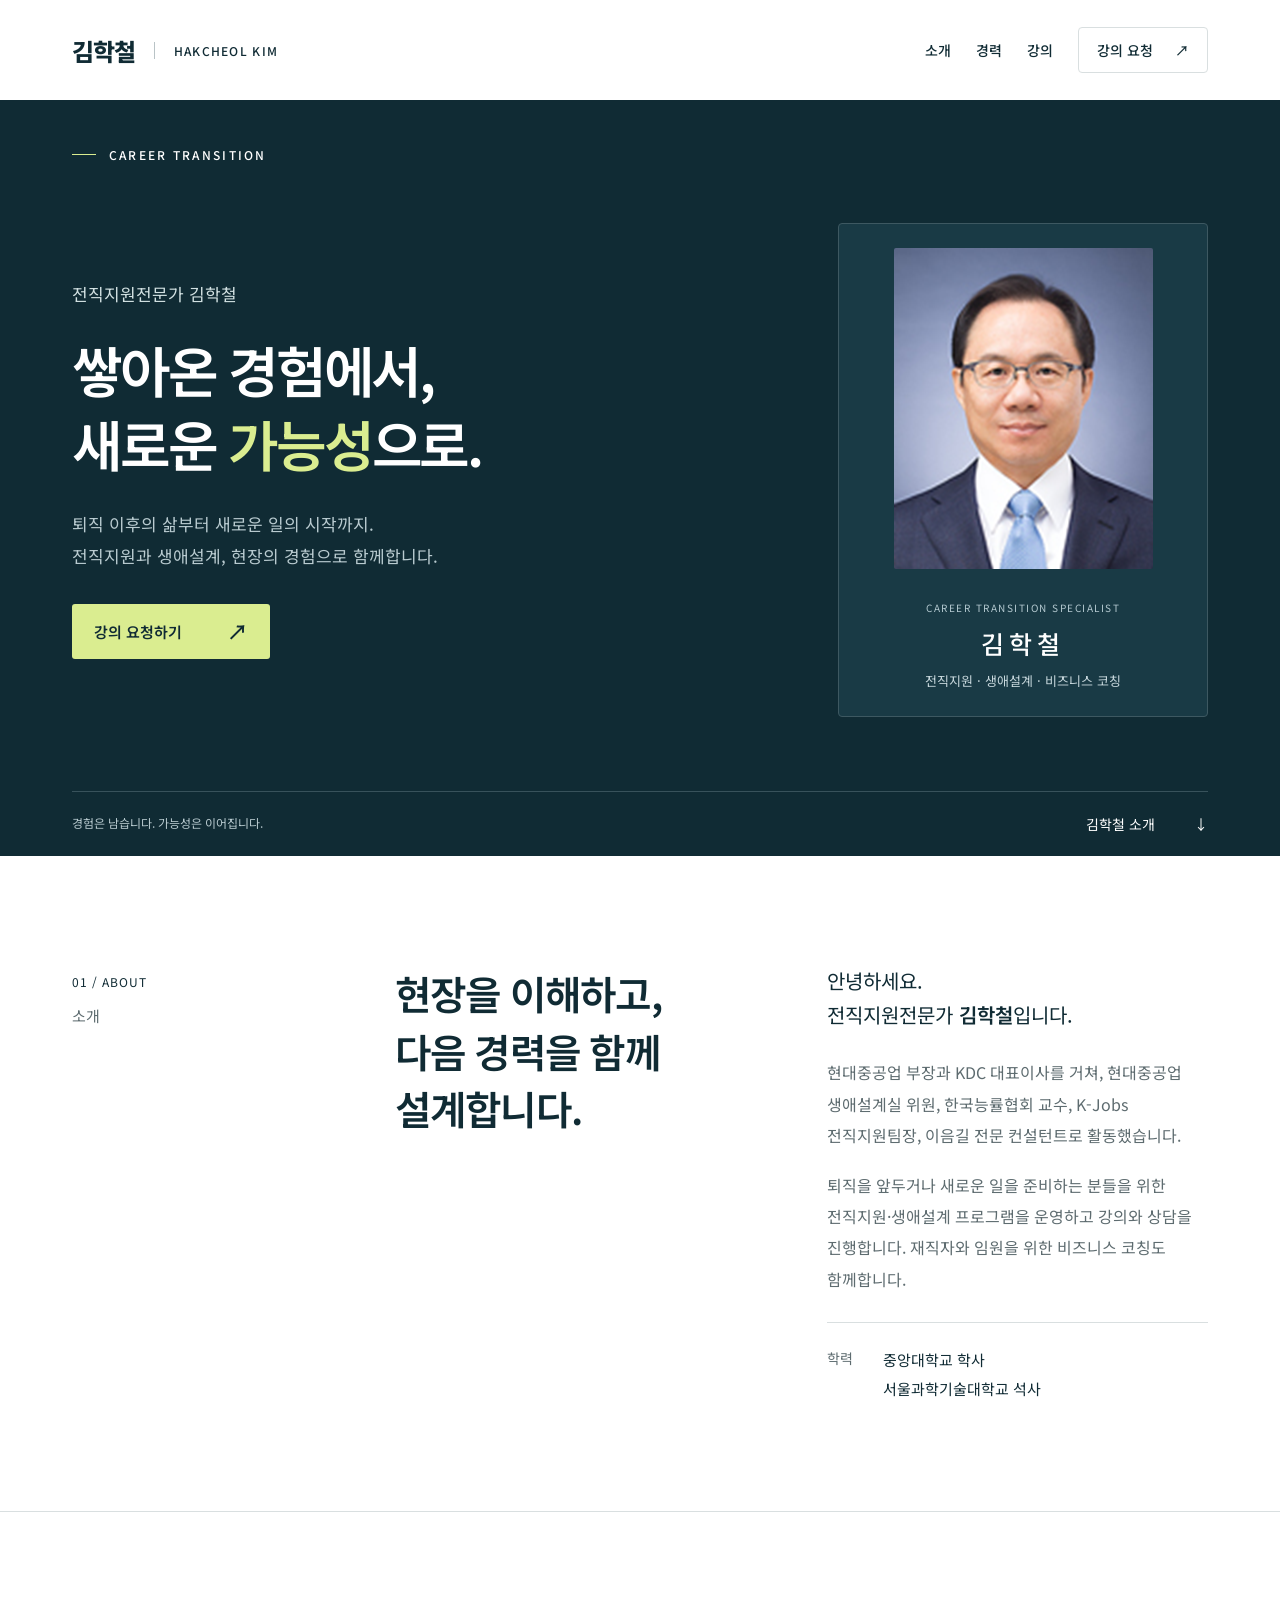
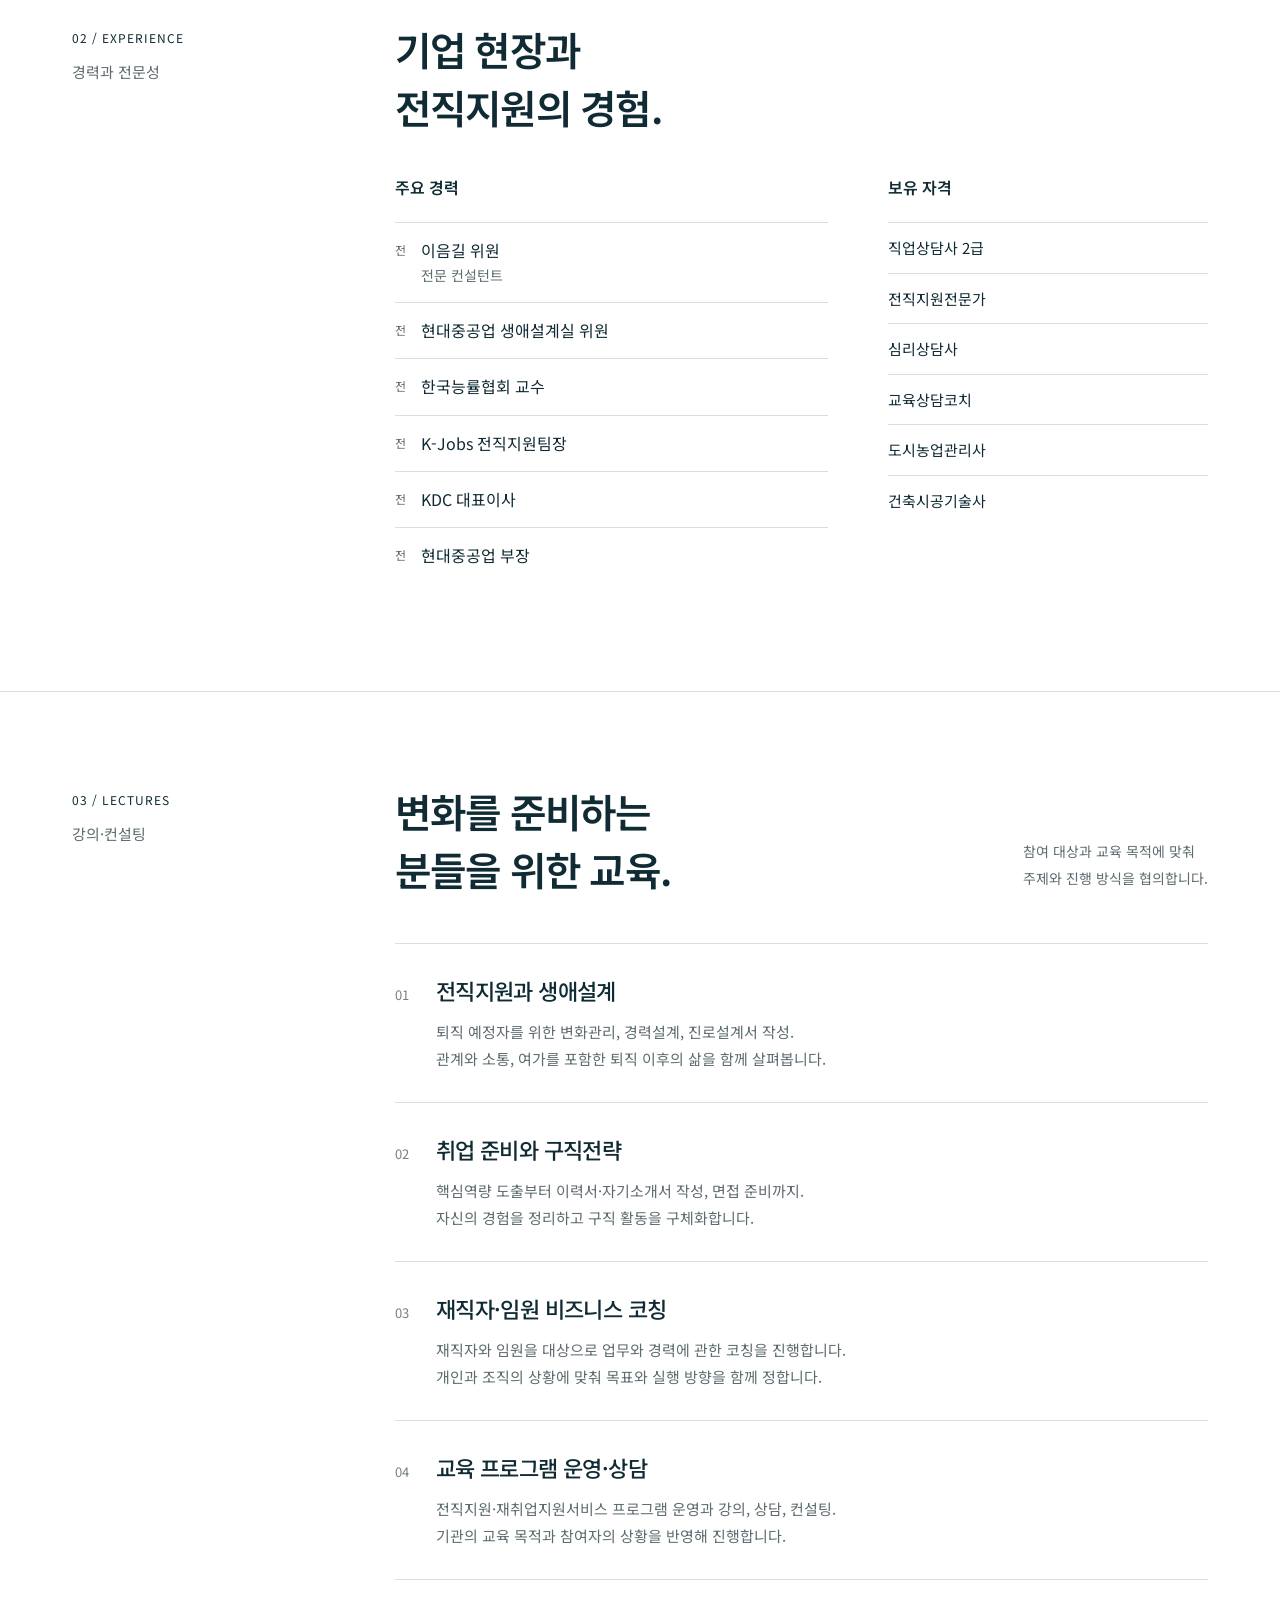
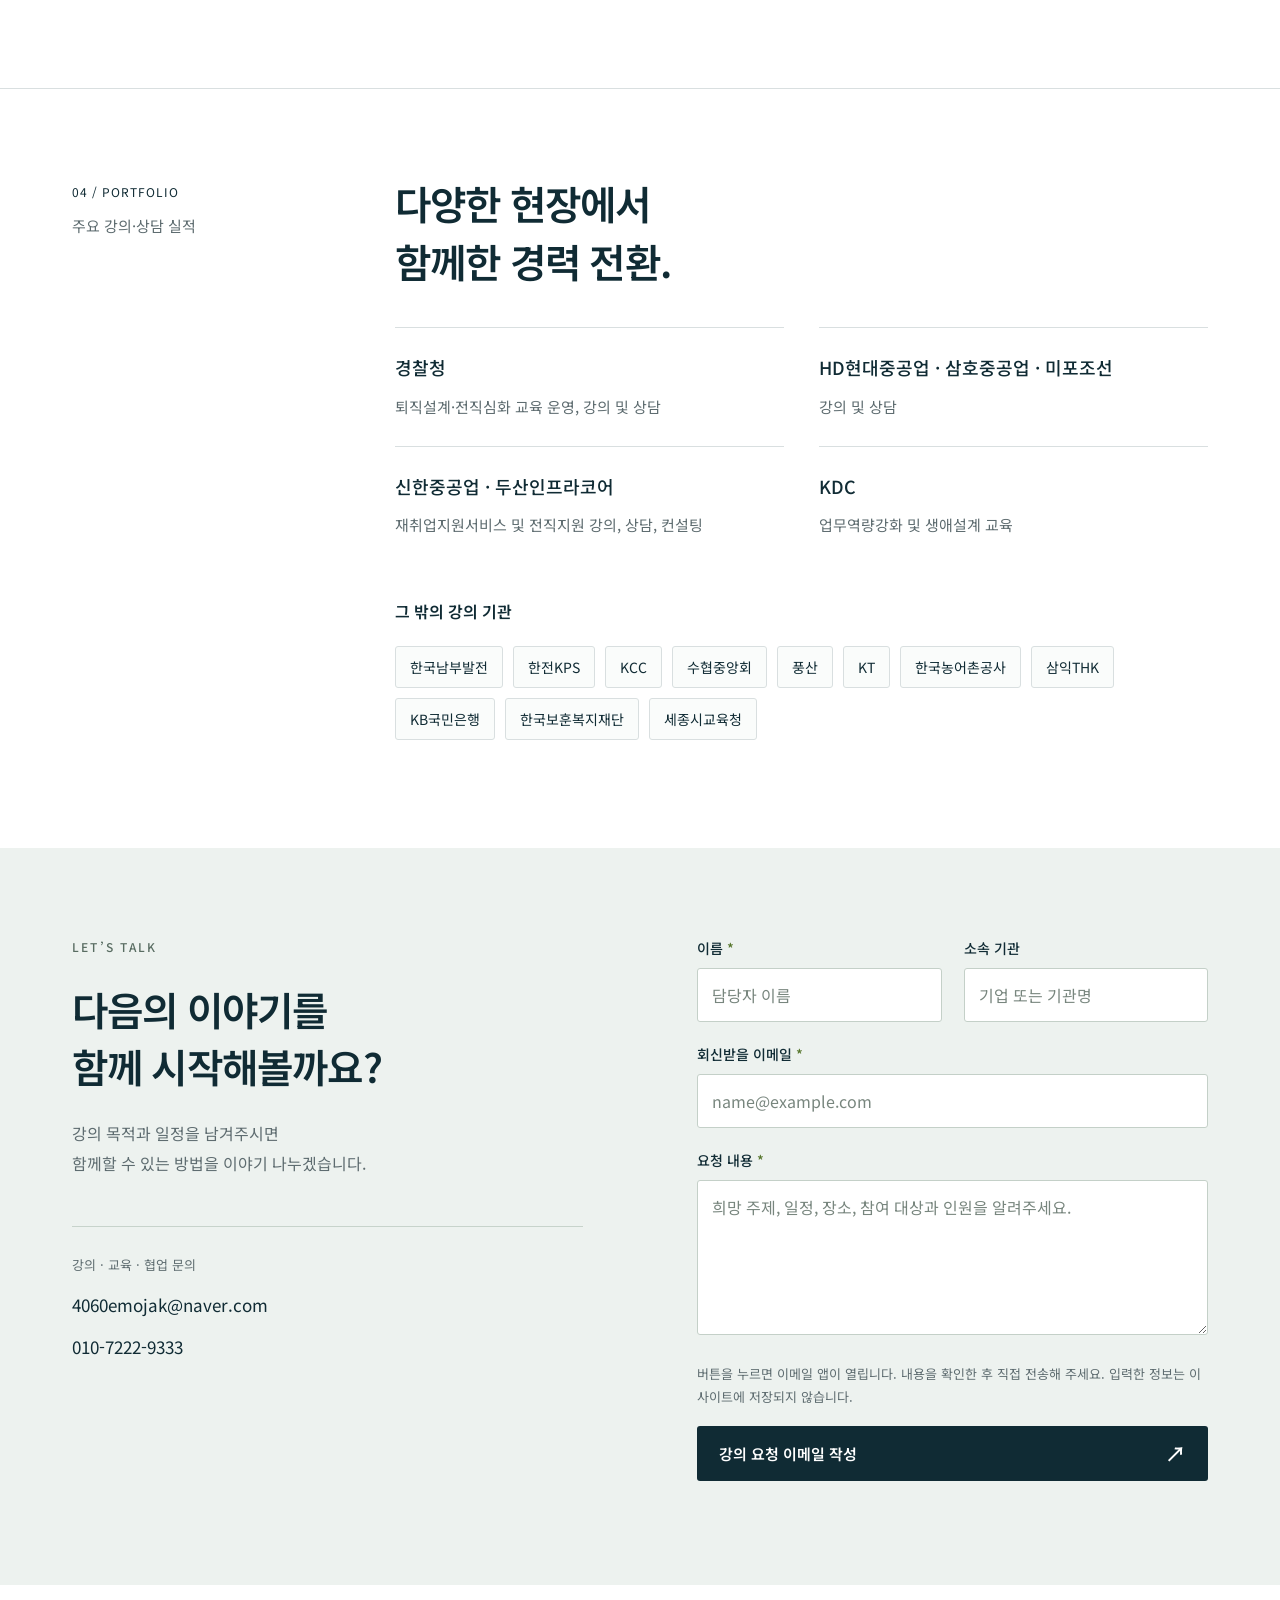
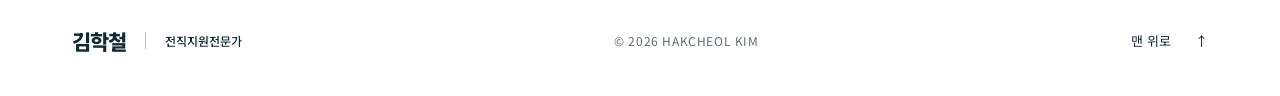
==== website/index.html @ 18b1b42f "Add Kim Hakcheol portfolio website based on instructor profile" ====
<!doctype html>
<html lang="ko">
<head>
  <meta charset="utf-8"><meta name="viewport" content="width=device-width, initial-scale=1">
  <title>김학철 | 전직지원전문가</title>
  <meta name="description" content="전직지원전문가 김학철의 홈페이지입니다. 새로운 경력의 방향을 고민하는 분들과 함께합니다. 전직지원, 생애설계, 취업 준비, 비즈니스 코칭 강의를 문의하세요.">
  <meta name="theme-color" content="#102b34">
  <link rel="icon" type="image/svg+xml" href="data:image/svg+xml,%3Csvg xmlns='http://www.w3.org/2000/svg' viewBox='0 0 32 32'%3E%3Crect width='32' height='32' rx='8' fill='%23102b34'/%3E%3Cpath d='M8 8v16m16-16v16M8 16h16' stroke='%23daed90' stroke-width='4'/%3E%3C/svg%3E">
  <link rel="stylesheet" href="styles.css">
</head>
<body>
  <a class="skip" href="#main">본문 바로가기</a>
  <header class="header"><a class="brand" href="#" aria-label="김학철 홈">김학철<span>HAKCHEOL KIM</span></a><nav aria-label="주요 메뉴"><a href="#about">소개</a><a href="#experience">경력</a><a href="#lectures">강의</a><a class="nav-contact" href="#contact">강의 요청 <span aria-hidden="true">↗</span></a></nav></header>
  <main id="main">
    <section class="hero" aria-labelledby="hero-title">
      <div class="hero-inner"><p class="eyebrow"><span class="small-line"></span> CAREER TRANSITION</p><div class="hero-grid"><div><p class="role">전직지원전문가 김학철</p><h1 id="hero-title">쌓아온 경험에서,<br>새로운 <em>가능성</em>으로.</h1><p class="hero-copy">퇴직 이후의 삶부터 새로운 일의 시작까지.<br>전직지원과 생애설계, 현장의 경험으로 함께합니다.</p><a class="button lime" href="#contact">강의 요청하기 <span aria-hidden="true">↗</span></a></div><figure class="profile-card"><img src="assets/kim-hakcheol.png" alt="전직지원전문가 김학철 프로필 사진" width="259" height="321" fetchpriority="high"><figcaption><span>CAREER TRANSITION SPECIALIST</span><strong>김학철</strong><p>전직지원 · 생애설계 · 비즈니스 코칭</p></figcaption></figure></div><div class="hero-bottom"><span>경험은 남습니다. 가능성은 이어집니다.</span><a href="#about">김학철 소개 <span aria-hidden="true">↓</span></a></div></div>
    </section>
    <section class="section about" id="about" aria-labelledby="about-title">
      <div class="section-label"><span>01 / ABOUT</span><span>소개</span></div>
      <div class="section-content"><h2 id="about-title">현장을 이해하고,<br>다음 경력을 함께<br>설계합니다.</h2><div class="about-text"><p class="intro">안녕하세요.<br>전직지원전문가 <strong>김학철</strong>입니다.</p><p>현대중공업 부장과 KDC 대표이사를 거쳐, 현대중공업 생애설계실 위원, 한국능률협회 교수, K-Jobs 전직지원팀장, 이음길 전문 컨설턴트로 활동했습니다.</p><p>퇴직을 앞두거나 새로운 일을 준비하는 분들을 위한 전직지원·생애설계 프로그램을 운영하고 강의와 상담을 진행합니다. 재직자와 임원을 위한 비즈니스 코칭도 함께합니다.</p><div class="education"><span>학력</span><p>중앙대학교 학사<br>서울과학기술대학교 석사</p></div></div></div>
    </section>
    <section class="section experience" id="experience" aria-labelledby="experience-title"><div class="section-label"><span>02 / EXPERIENCE</span><span>경력과 전문성</span></div><div class="section-content"><h2 id="experience-title">기업 현장과<br>전직지원의 경험.</h2><div class="credentials-grid"><div><h3>주요 경력</h3><ul class="career-list"><li><span>전</span><div>이음길 위원<small>전문 컨설턴트</small></div></li><li><span>전</span><div>현대중공업 생애설계실 위원</div></li><li><span>전</span><div>한국능률협회 교수</div></li><li><span>전</span><div>K-Jobs 전직지원팀장</div></li><li><span>전</span><div>KDC 대표이사</div></li><li><span>전</span><div>현대중공업 부장</div></li></ul></div><div><h3>보유 자격</h3><ul class="qualification-list"><li>직업상담사 2급</li><li>전직지원전문가</li><li>심리상담사</li><li>교육상담코치</li><li>도시농업관리사</li><li>건축시공기술사</li></ul></div></div></div></section>
    <section class="section lectures" id="lectures" aria-labelledby="lectures-title"><div class="section-label"><span>03 / LECTURES</span><span>강의·컨설팅</span></div><div class="section-content"><div class="section-heading"><h2 id="lectures-title">변화를 준비하는<br>분들을 위한 교육.</h2><p>참여 대상과 교육 목적에 맞춰<br>주제와 진행 방식을 협의합니다.</p></div><div class="topic-list"><article><span class="topic-number">01</span><div><h3>전직지원과 생애설계</h3><p>퇴직 예정자를 위한 변화관리, 경력설계, 진로설계서 작성.<br>관계와 소통, 여가를 포함한 퇴직 이후의 삶을 함께 살펴봅니다.</p></div></article><article><span class="topic-number">02</span><div><h3>취업 준비와 구직전략</h3><p>핵심역량 도출부터 이력서·자기소개서 작성, 면접 준비까지.<br>자신의 경험을 정리하고 구직 활동을 구체화합니다.</p></div></article><article><span class="topic-number">03</span><div><h3>재직자·임원 비즈니스 코칭</h3><p>재직자와 임원을 대상으로 업무와 경력에 관한 코칭을 진행합니다.<br>개인과 조직의 상황에 맞춰 목표와 실행 방향을 함께 정합니다.</p></div></article><article><span class="topic-number">04</span><div><h3>교육 프로그램 운영·상담</h3><p>전직지원·재취업지원서비스 프로그램 운영과 강의, 상담, 컨설팅.<br>기관의 교육 목적과 참여자의 상황을 반영해 진행합니다.</p></div></article></div></div></section>
    <section class="section portfolio" id="portfolio" aria-labelledby="portfolio-title"><div class="section-label"><span>04 / PORTFOLIO</span><span>주요 강의·상담 실적</span></div><div class="section-content"><h2 id="portfolio-title">다양한 현장에서<br>함께한 경력 전환.</h2><div class="engagements"><article><h3>경찰청</h3><p>퇴직설계·전직심화 교육 운영, 강의 및 상담</p></article><article><h3>HD현대중공업 · 삼호중공업 · 미포조선</h3><p>강의 및 상담</p></article><article><h3>신한중공업 · 두산인프라코어</h3><p>재취업지원서비스 및 전직지원 강의, 상담, 컨설팅</p></article><article><h3>KDC</h3><p>업무역량강화 및 생애설계 교육</p></article></div><h3 class="other-clients-title">그 밖의 강의 기관</h3><ul class="client-list"><li>한국남부발전</li><li>한전KPS</li><li>KCC</li><li>수협중앙회</li><li>풍산</li><li>KT</li><li>한국농어촌공사</li><li>삼익THK</li><li>KB국민은행</li><li>한국보훈복지재단</li><li>세종시교육청</li></ul></div></section>
    <section class="contact" id="contact" aria-labelledby="contact-title"><div class="contact-inner"><div><p class="eyebrow">LET’S TALK</p><h2 id="contact-title">다음의 이야기를<br>함께 시작해볼까요?</h2><p class="contact-copy">강의 목적과 일정을 남겨주시면<br>함께할 수 있는 방법을 이야기 나누겠습니다.</p><div class="contact-detail"><span>강의 · 교육 · 협업 문의</span><p id="contact-address"><a href="mailto:4060emojak@naver.com">4060emojak@naver.com</a></p><p><a href="tel:+821072229333">010-7222-9333</a></p></div></div><form id="inquiry-form"><div class="form-row"><div class="field"><label for="name">이름 <span>*</span></label><input id="name" name="name" required maxlength="80" autocomplete="name" placeholder="담당자 이름"></div><div class="field"><label for="organization">소속 기관</label><input id="organization" name="organization" maxlength="120" autocomplete="organization" placeholder="기업 또는 기관명"></div></div><div class="field"><label for="email">회신받을 이메일 <span>*</span></label><input id="email" name="email" type="email" required maxlength="200" autocomplete="email" placeholder="name@example.com"></div><div class="field"><label for="message">요청 내용 <span>*</span></label><textarea id="message" name="message" required maxlength="3000" rows="5" placeholder="희망 주제, 일정, 장소, 참여 대상과 인원을 알려주세요."></textarea></div><p class="form-note" id="form-note">버튼을 누르면 이메일 앱이 열립니다. 내용을 확인한 후 직접 전송해 주세요. 입력한 정보는 이 사이트에 저장되지 않습니다.</p><button class="button lime submit" id="submit" type="submit">강의 요청 이메일 작성 <span aria-hidden="true">↗</span></button><p id="form-status" role="status" aria-live="polite"></p></form></div></section>
  </main>
  <footer><a class="brand" href="#">김학철<span>전직지원전문가</span></a><p>© <span id="year">2026</span> HAKCHEOL KIM</p><a href="#">맨 위로 <span aria-hidden="true">↑</span></a></footer>
  <script src="script.js"></script>
</body></html>
---- website/styles.css ----
@import url('https://fonts.googleapis.com/css2?family=Noto+Sans+KR:wght@400;500;600;700;800&display=swap');
:root{--ink:#102b34;--muted:#5e6c70;--lime:#daed90;--paper:#fff;--line:#d9dfe0;font-family:'Noto Sans KR',sans-serif;color:var(--ink);background:var(--paper);font-synthesis:none}*{box-sizing:border-box}html{scroll-behavior:smooth;scroll-padding-top:100px}body{margin:0;font-size:16px;word-break:keep-all}a{color:inherit;text-decoration:none}button,input,textarea{font:inherit}button,a,input,textarea{-webkit-tap-highlight-color:transparent}a:focus-visible,button:focus-visible{outline:3px solid #87a337;outline-offset:6px}input:focus,textarea:focus{outline:2px solid var(--lime);outline-offset:3px}::selection{background:var(--lime);color:var(--ink)}.skip{position:fixed;left:20px;top:-80px;padding:15px;background:var(--lime);z-index:30}.skip:focus{top:15px}.header{max-width:1440px;margin:auto;min-height:100px;padding:24px 5.6%;display:flex;justify-content:space-between;align-items:center;gap:24px}.brand{font-size:24px;font-weight:800;letter-spacing:-1px;display:flex;align-items:center;gap:19px}.brand span{font-size:12px;font-weight:500;letter-spacing:1.3px;padding-left:19px;border-left:1px solid #b9c3c6}.header nav{display:flex;align-items:center;gap:34px;font-size:14px;font-weight:500}.header nav>a:hover{color:#527026}.nav-contact{padding:12px 18px;border:1px solid var(--line);border-radius:4px}.nav-contact span{margin-left:18px}.hero{background:var(--ink);color:#fff}.hero-inner{max-width:1440px;margin:auto;padding:46px 5.6% 0}.eyebrow{font-size:12px;font-weight:500;letter-spacing:2.3px;display:flex;align-items:center;gap:13px;margin:0 0 40px}.small-line{display:inline-block;width:24px;height:1px;background:var(--lime)}.hero-grid{display:grid;grid-template-columns:1.3fr 1fr;gap:70px;align-items:center;padding:20px 0 74px}.role{font-size:17px;color:#d2e1e2;margin:0 0 26px}h1{font-size:clamp(2.5rem,4.3vw,4rem);line-height:1.35;letter-spacing:-.055em;margin:0;font-weight:600}h1 em{font-style:normal;color:var(--lime)}.hero-copy{font-size:17px;line-height:1.9;color:#b9cbd0;margin:27px 0 32px}.button{display:inline-flex;justify-content:space-between;align-items:center;gap:45px;padding:17px 22px;border:0;border-radius:3px;font-size:15px;font-weight:600;cursor:pointer;transition:background .2s,transform .2s}.lime{background:var(--lime);color:var(--ink)}.button:hover:not(:disabled){background:#e8f7b7;transform:translateY(-2px)}.button span{font-size:21px;line-height:1}.career-map{border-top:1px solid #587077;padding-top:18px}.map-caption{font-size:12px;color:#aac0c7;letter-spacing:2px;margin-bottom:27px}.map-step{display:flex;align-items:center;gap:25px;border-bottom:1px solid #38525b;padding:24px 0}.map-step>span:first-child{font-size:13px;color:#9eb7bf}.map-step p{font-size:26px;font-weight:500;letter-spacing:-1px;margin:0;display:flex;justify-content:space-between;align-items:center;gap:20px;flex:1}.map-step small{font-size:14px;letter-spacing:0;color:#aec2c9;font-weight:400}.map-step.final{margin-top:18px;background:var(--lime);padding:25px 22px;border:0;border-radius:3px;color:var(--ink)}.map-step.final>span:first-child,.map-step.final small{color:#435a35}.map-step.final p{display:block}.map-step.final small{display:block;margin-top:6px}.map-arrow{font-size:45px;font-weight:400;line-height:1;margin-left:auto}.hero-bottom{border-top:1px solid #38525b;display:flex;justify-content:space-between;gap:20px;font-size:12px;color:#b9cbd0;padding:22px 0}.hero-bottom a{font-size:14px;color:#fff}.hero-bottom a span{padding-left:35px}.section{max-width:1440px;margin:auto;padding:108px 5.6%;display:grid;grid-template-columns:1fr 3fr;gap:52px}.section-label{font-size:12px;letter-spacing:1px;display:flex;flex-direction:column;gap:15px;padding-top:9px}.section-label span:last-child{font-size:15px;letter-spacing:0;color:var(--muted)}h2{font-size:clamp(2rem,3.1vw,2.75rem);line-height:1.45;letter-spacing:-.045em;font-weight:600;margin:0}.about .section-content{display:grid;grid-template-columns:1fr 1fr;gap:50px}.about-text p{font-size:16px;line-height:1.95;color:var(--muted);margin:0 0 19px}.about-text .intro{font-size:20px;line-height:1.7;color:var(--ink);margin-bottom:25px}.about-text strong{font-weight:600}.lectures{border-top:1px solid var(--line);padding-top:90px}.section-heading{display:flex;justify-content:space-between;align-items:end;gap:40px}.section-heading>p{color:var(--muted);font-size:14px;line-height:1.9;margin:0 0 6px}.topic-list{margin-top:46px}.topic-list article{display:flex;gap:27px;align-items:baseline;border-top:1px solid var(--line);padding:30px 0}.topic-list article:last-child{border-bottom:1px solid var(--line)}.topic-number{font-size:13px;color:#73827d}.topic-list h3{font-size:22px;font-weight:500;letter-spacing:-.6px;margin:0 0 12px}.topic-list p{font-size:15px;line-height:1.8;color:var(--muted);margin:0}.topic-en{font-size:12px;color:#6a7c73;letter-spacing:1px;margin-left:auto;white-space:nowrap}.topic-note{font-size:13px;color:var(--muted);line-height:1.8;margin:18px 0 0}.contact{background:#edf2ef}.contact-inner{max-width:1440px;margin:auto;padding:90px 5.6%;display:grid;grid-template-columns:1fr 1fr;gap:10%}.contact .eyebrow{color:#596d62;margin-bottom:25px}.contact-copy{font-size:16px;line-height:1.9;color:var(--muted);margin:23px 0}.contact-detail{border-top:1px solid #c7d3cb;margin-top:48px;padding-top:24px}.contact-detail>span{font-size:13px;color:var(--muted)}.contact-detail p{font-size:17px;overflow-wrap:anywhere;word-break:normal}.form-row{display:grid;grid-template-columns:1fr 1fr;gap:22px}.field{margin-bottom:22px}.field label{font-size:14px;display:block;margin-bottom:10px;font-weight:500}.field label span{color:#55752a}.field input,.field textarea{width:100%;border:1px solid #c4d0c8;border-radius:3px;background:#fff;padding:14px;color:var(--ink);font-size:16px;line-height:1.5;word-break:normal}.field textarea{resize:vertical;min-height:155px}.field input::placeholder,.field textarea::placeholder{color:#78867e}.form-note{color:var(--muted);font-size:13px;line-height:1.8;margin:0 0 18px}.submit{width:100%;background:var(--ink);color:#fff}.submit:hover:not(:disabled){background:#224651;color:#fff}.submit:disabled{cursor:not-allowed;opacity:.5}#form-status{font-size:14px;line-height:1.7;margin-bottom:0}footer{max-width:1440px;margin:auto;padding:35px 5.6%;display:flex;gap:25px;align-items:center;justify-content:space-between}footer .brand{font-size:21px}footer .brand span{letter-spacing:0;font-size:12px}footer p{font-size:12px;letter-spacing:.6px;color:var(--muted)}footer>a:last-child{font-size:13px}footer>a:last-child span{margin-left:20px}@media(min-width:1600px){.hero-inner{padding-top:60px}.hero-grid{padding-bottom:90px}}@media(max-width:1000px){.hero-grid{gap:40px;grid-template-columns:1.25fr 1fr}.map-step p{font-size:22px}.map-step small{font-size:13px}.map-step{gap:17px}.section{grid-template-columns:1fr 4fr;gap:25px}.about .section-content{gap:30px}.section-heading{align-items:start;flex-direction:column;gap:20px}.topic-en{display:none}.contact-inner{gap:6%}footer .brand span{display:none}}@media(max-width:700px){html{scroll-padding-top:20px}.header{min-height:78px;padding:20px 6%;gap:16px}.brand{font-size:22px}.header .brand span{display:none}.header nav{gap:19px;font-size:14px}.nav-contact{padding:8px 10px}.nav-contact span{display:none}.hero-inner{padding:33px 6% 0}.eyebrow{margin-bottom:32px;font-size:12px}.hero-grid{grid-template-columns:1fr;gap:45px;padding:5px 0 36px}.role{font-size:15px;margin-bottom:19px}h1{font-size:clamp(2.15rem,7.7vw,3.2rem)}.hero-copy{font-size:16px;margin:23px 0 27px}.career-map{padding-top:17px}.map-caption{margin-bottom:8px}.map-step{padding:18px 0}.map-step p{font-size:22px}.map-step.final{padding:19px 20px;margin-top:14px}.map-step.final p{display:flex;justify-content:space-between}.map-step.final small{margin:0}.map-arrow{display:none}.hero-bottom{font-size:12px;align-items:center}.hero-bottom>span{max-width:190px;line-height:1.8}.hero-bottom a span{padding-left:12px}.section{padding:65px 6%;grid-template-columns:1fr;gap:25px}.section-label{flex-direction:row;align-items:center;gap:15px;padding:0}.section-label span:last-child{font-size:13px}.about .section-content{grid-template-columns:1fr;gap:26px}.about-text .intro{font-size:19px}h2{font-size:30px}.section-heading{gap:20px}.topic-list{margin-top:28px}.topic-list article{gap:18px;padding:25px 0}.topic-list h3{font-size:21px}.topic-list p{font-size:15px}.contact-inner{padding:63px 6%;grid-template-columns:1fr;gap:34px}.contact-detail{margin-top:27px}.contact-detail p{margin-bottom:0}.form-row{gap:15px}.contact-copy{margin-bottom:0}footer{padding:28px 6%;flex-wrap:wrap;gap:15px}footer p{font-size:12px}footer>a:last-child{width:100%;padding-top:8px}}@media(prefers-reduced-motion:reduce){html{scroll-behavior:auto}.button{transition:none}.button:hover:not(:disabled){transform:none}}

/* Profile and portfolio content */
.profile-card{margin:0;justify-self:end;display:flex;flex-direction:column;align-items:center;width:100%;max-width:370px;background:#193a45;padding:24px 24px 0;border:1px solid #3d5861;border-radius:4px}.profile-card img{display:block;width:259px;max-width:100%;height:auto;border-radius:2px}.profile-card figcaption{width:100%;padding:24px 0;text-align:center}.profile-card figcaption>span{font-size:10px;letter-spacing:1.5px;color:#b4c9d0}.profile-card strong{display:block;font-size:25px;font-weight:500;letter-spacing:5px;margin:8px 0}.profile-card p{font-size:13px;color:#c8d8dd;line-height:1.8;margin:8px 0 0}.education{border-top:1px solid var(--line);padding-top:22px;margin-top:27px;display:flex;gap:30px}.education>span{font-size:14px;color:var(--muted);padding-top:3px}.education p{margin:0;font-size:15px;color:var(--ink)}.experience,.portfolio{border-top:1px solid var(--line)}.credentials-grid{display:grid;grid-template-columns:1.35fr 1fr;gap:60px;margin-top:40px}.credentials-grid h3,.other-clients-title{font-size:16px;font-weight:600;margin:0 0 23px}.career-list,.qualification-list,.client-list{list-style:none;padding:0;margin:0}.career-list li{display:flex;gap:15px;padding:14px 0;border-top:1px solid var(--line);font-size:16px;line-height:1.7}.career-list li>span{font-size:12px;color:var(--muted);padding-top:3px}.career-list small{display:block;font-size:14px;color:var(--muted)}.qualification-list li{padding:12px 0;border-top:1px solid var(--line);font-size:15px;line-height:1.7}.engagements{display:grid;grid-template-columns:1fr 1fr;gap:0 35px;margin:38px 0 35px}.engagements article{border-top:1px solid var(--line);padding:24px 0}.engagements h3{font-size:18px;font-weight:500;line-height:1.7;margin:0 0 10px}.engagements p{font-size:15px;line-height:1.9;color:var(--muted);margin:0}.client-list{display:flex;flex-wrap:wrap;gap:10px}.client-list li{border:1px solid var(--line);padding:10px 14px;font-size:14px;border-radius:3px;background:#fafcfb}.portfolio{padding-top:85px}.header nav{gap:25px}@media(max-width:1000px){.profile-card{max-width:310px;padding:18px 18px 0}.credentials-grid{gap:30px}}@media(max-width:700px){.header nav{gap:14px}.header nav a{font-size:13px}.profile-card{justify-self:center;max-width:360px;padding:22px 20px 0}.profile-card img{width:230px}.hero-grid{gap:38px}.credentials-grid{grid-template-columns:1fr;gap:35px;margin-top:28px}.engagements{grid-template-columns:1fr;margin-top:28px}.portfolio{padding-top:60px}.profile-card figcaption>span{font-size:12px;letter-spacing:1px}.client-list{gap:8px}.client-list li{padding:9px 11px}.about h2 br:last-child{display:none}}
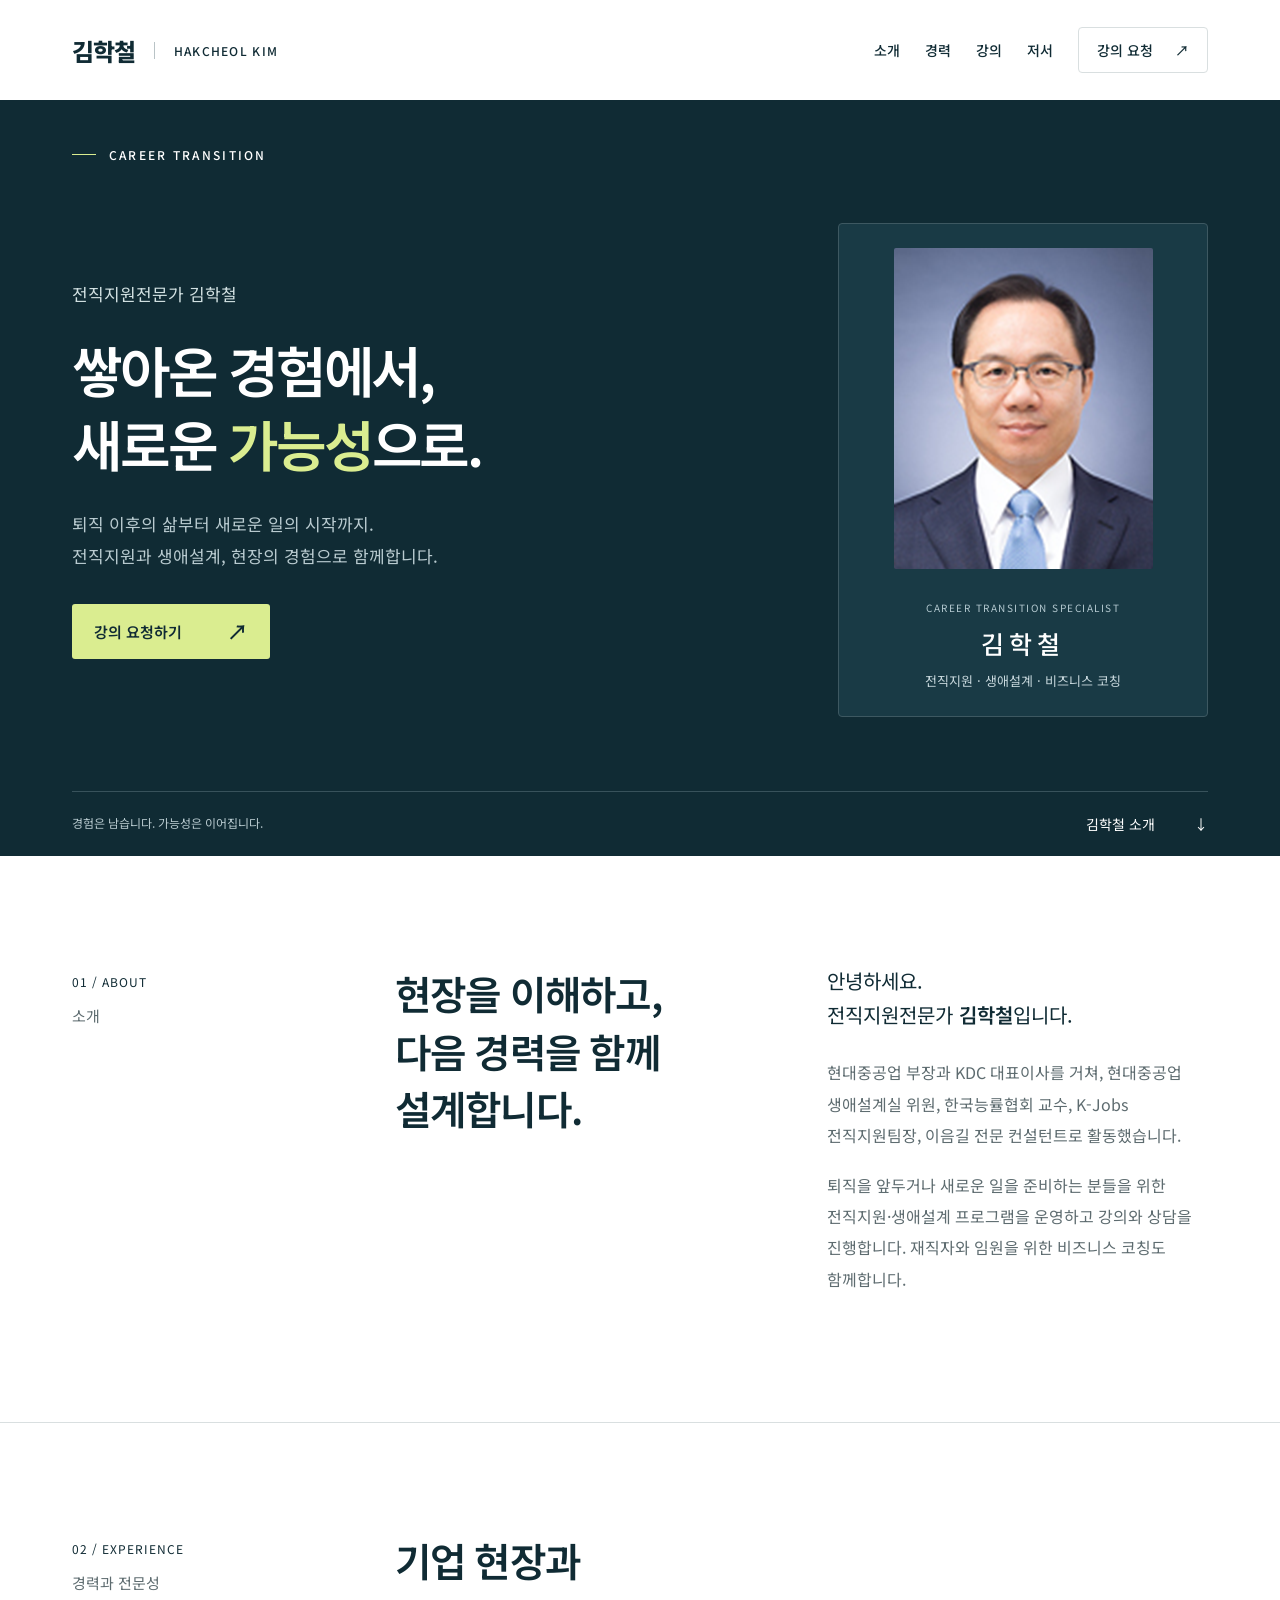
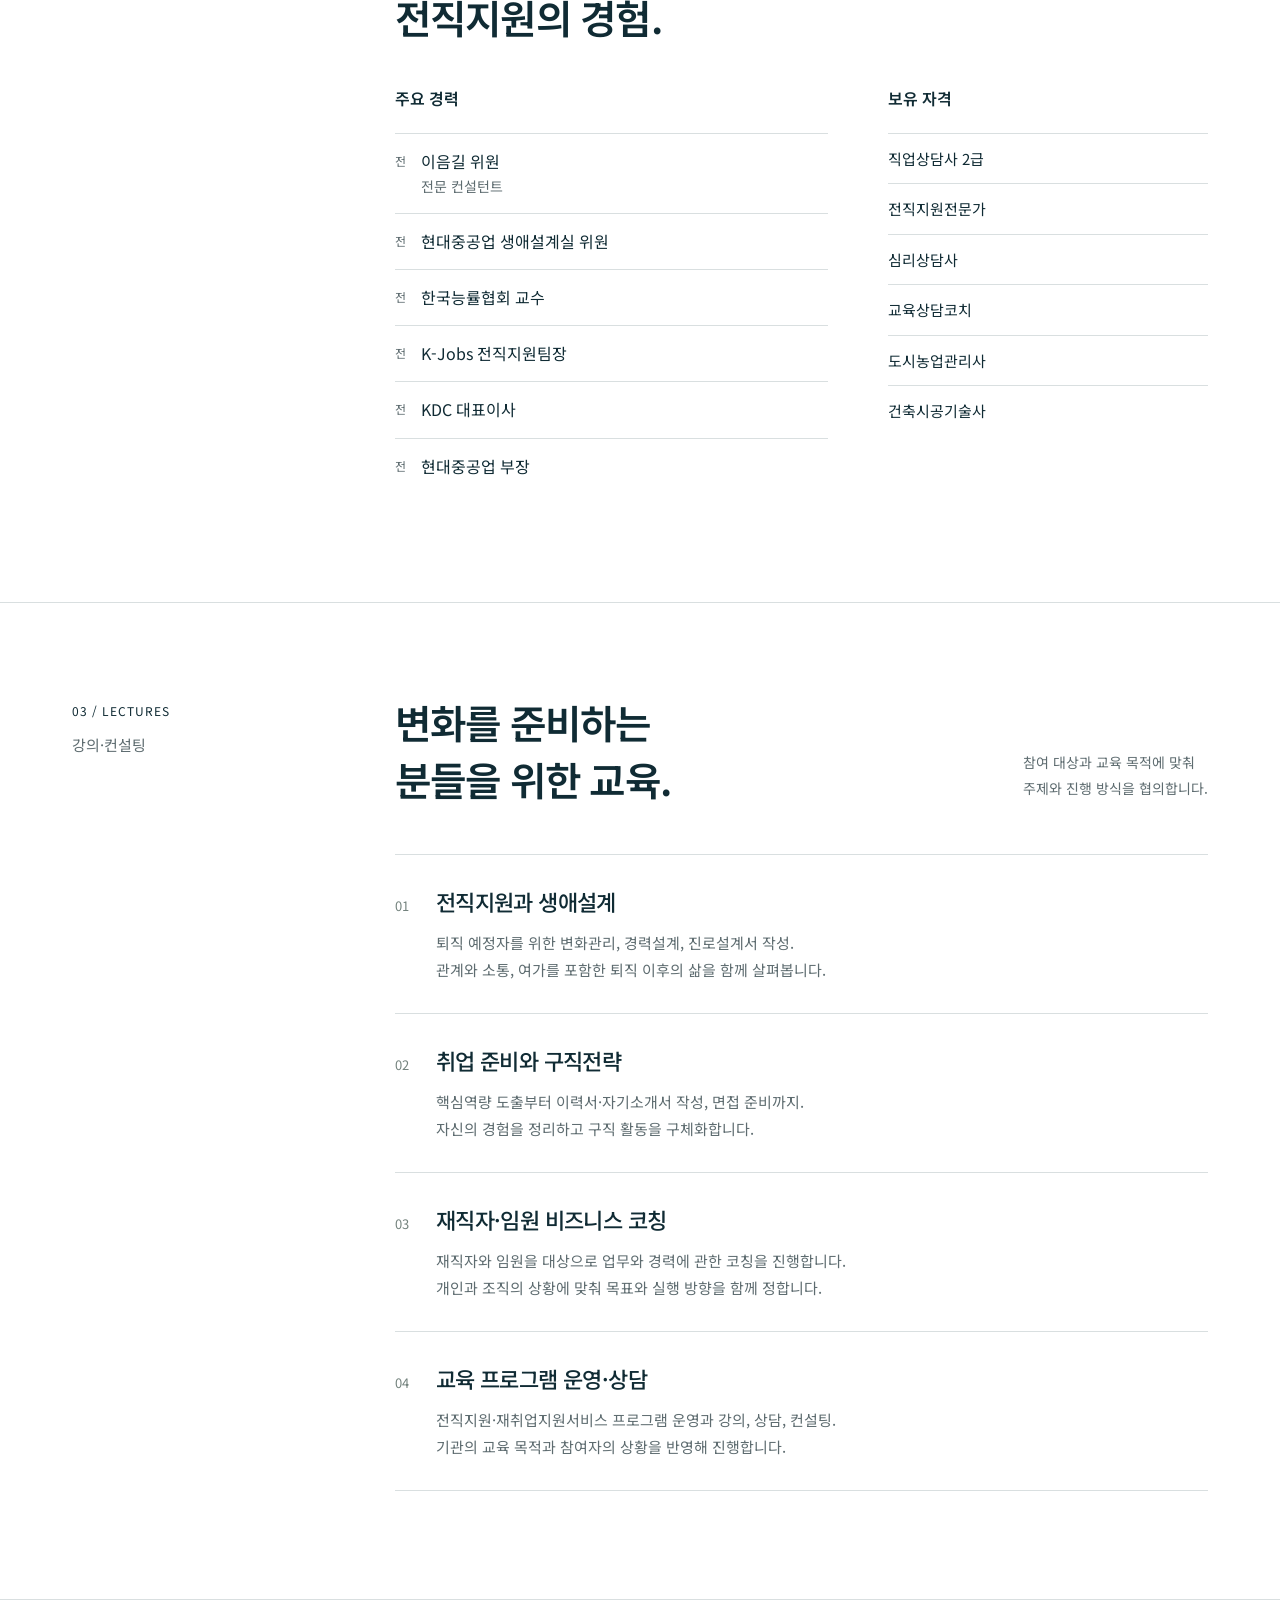
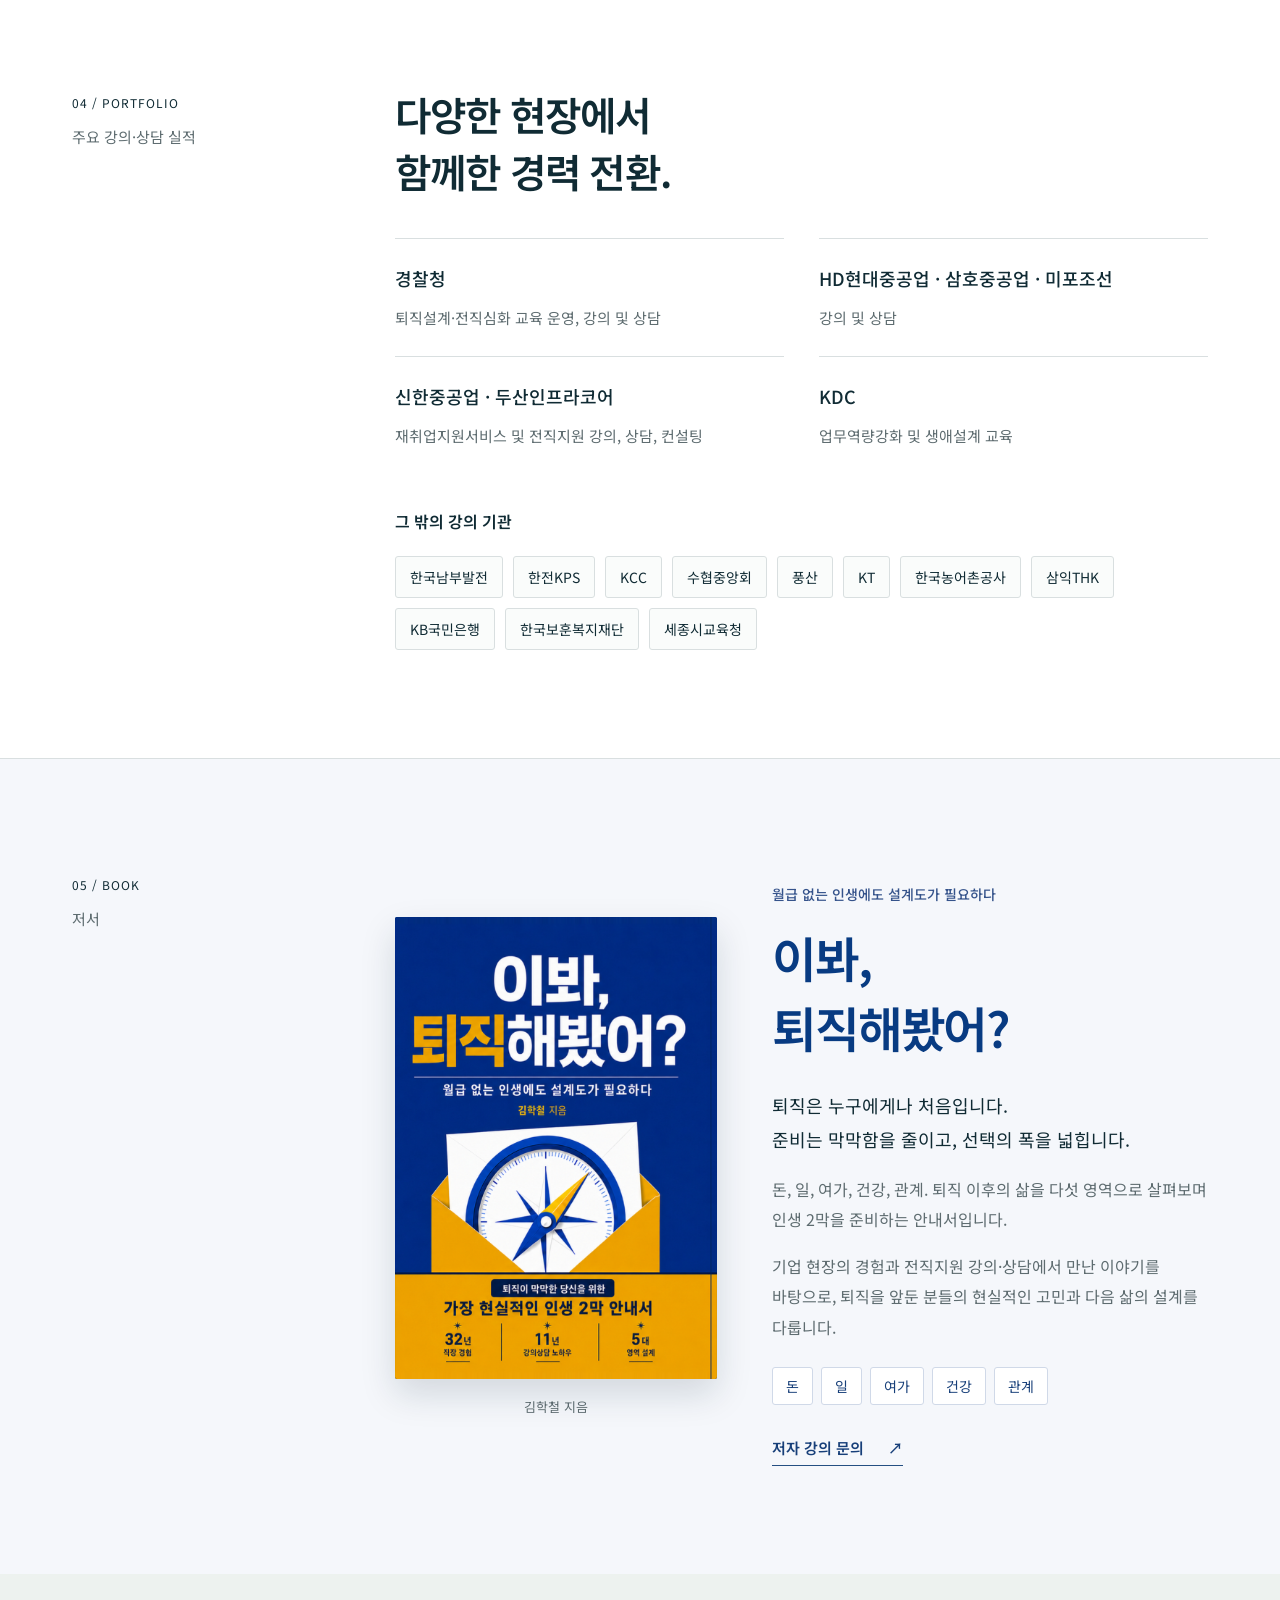
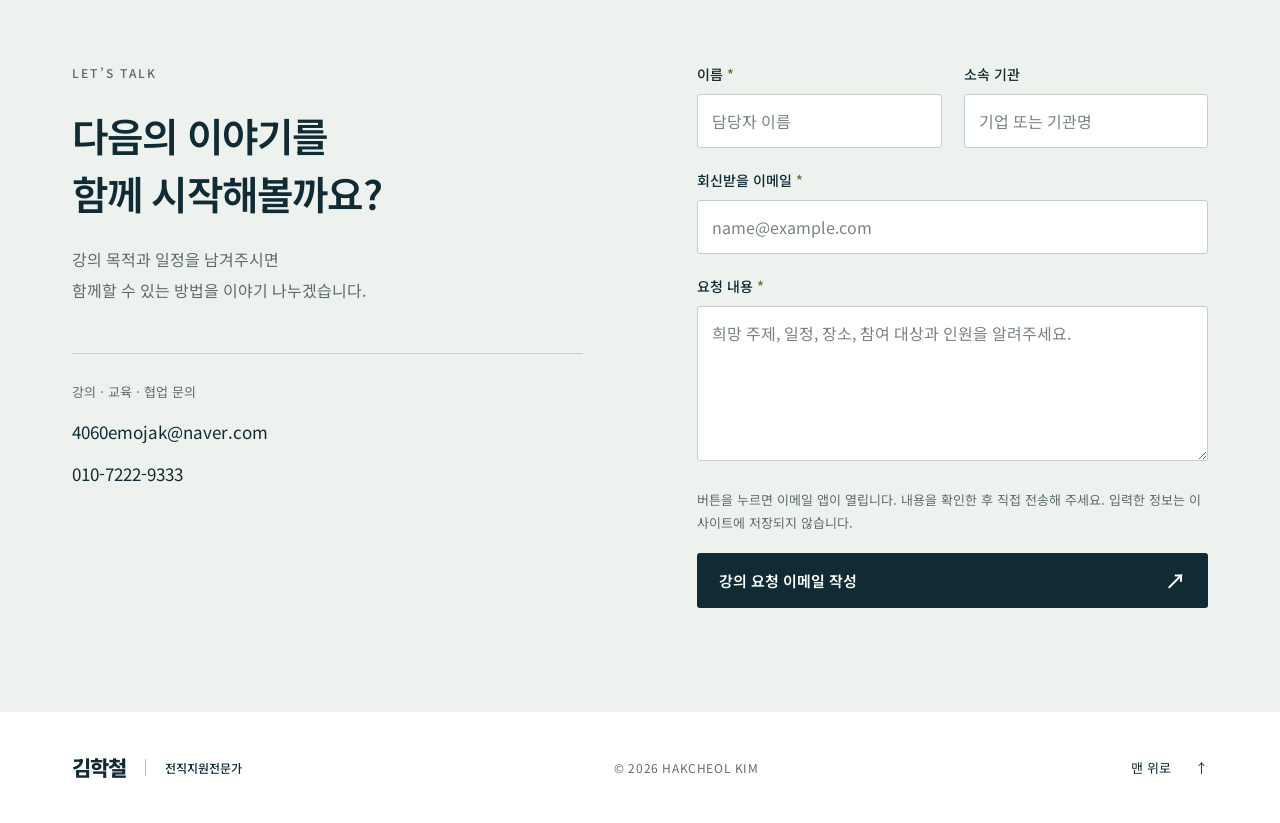
==== commit 50eb4c38: "Add book introduction and cover; remove education from website" ====
--- a/website/index.html
+++ b/website/index.html
@@ -10,18 +10,19 @@
 </head>
 <body>
   <a class="skip" href="#main">본문 바로가기</a>
-  <header class="header"><a class="brand" href="#" aria-label="김학철 홈">김학철<span>HAKCHEOL KIM</span></a><nav aria-label="주요 메뉴"><a href="#about">소개</a><a href="#experience">경력</a><a href="#lectures">강의</a><a class="nav-contact" href="#contact">강의 요청 <span aria-hidden="true">↗</span></a></nav></header>
+  <header class="header"><a class="brand" href="#" aria-label="김학철 홈">김학철<span>HAKCHEOL KIM</span></a><nav aria-label="주요 메뉴"><a href="#about">소개</a><a href="#experience">경력</a><a href="#lectures">강의</a><a href="#book">저서</a><a class="nav-contact" href="#contact">강의 요청 <span aria-hidden="true">↗</span></a></nav></header>
   <main id="main">
     <section class="hero" aria-labelledby="hero-title">
       <div class="hero-inner"><p class="eyebrow"><span class="small-line"></span> CAREER TRANSITION</p><div class="hero-grid"><div><p class="role">전직지원전문가 김학철</p><h1 id="hero-title">쌓아온 경험에서,<br>새로운 <em>가능성</em>으로.</h1><p class="hero-copy">퇴직 이후의 삶부터 새로운 일의 시작까지.<br>전직지원과 생애설계, 현장의 경험으로 함께합니다.</p><a class="button lime" href="#contact">강의 요청하기 <span aria-hidden="true">↗</span></a></div><figure class="profile-card"><img src="assets/kim-hakcheol.png" alt="전직지원전문가 김학철 프로필 사진" width="259" height="321" fetchpriority="high"><figcaption><span>CAREER TRANSITION SPECIALIST</span><strong>김학철</strong><p>전직지원 · 생애설계 · 비즈니스 코칭</p></figcaption></figure></div><div class="hero-bottom"><span>경험은 남습니다. 가능성은 이어집니다.</span><a href="#about">김학철 소개 <span aria-hidden="true">↓</span></a></div></div>
     </section>
     <section class="section about" id="about" aria-labelledby="about-title">
       <div class="section-label"><span>01 / ABOUT</span><span>소개</span></div>
-      <div class="section-content"><h2 id="about-title">현장을 이해하고,<br>다음 경력을 함께<br>설계합니다.</h2><div class="about-text"><p class="intro">안녕하세요.<br>전직지원전문가 <strong>김학철</strong>입니다.</p><p>현대중공업 부장과 KDC 대표이사를 거쳐, 현대중공업 생애설계실 위원, 한국능률협회 교수, K-Jobs 전직지원팀장, 이음길 전문 컨설턴트로 활동했습니다.</p><p>퇴직을 앞두거나 새로운 일을 준비하는 분들을 위한 전직지원·생애설계 프로그램을 운영하고 강의와 상담을 진행합니다. 재직자와 임원을 위한 비즈니스 코칭도 함께합니다.</p><div class="education"><span>학력</span><p>중앙대학교 학사<br>서울과학기술대학교 석사</p></div></div></div>
+      <div class="section-content"><h2 id="about-title">현장을 이해하고,<br>다음 경력을 함께<br>설계합니다.</h2><div class="about-text"><p class="intro">안녕하세요.<br>전직지원전문가 <strong>김학철</strong>입니다.</p><p>현대중공업 부장과 KDC 대표이사를 거쳐, 현대중공업 생애설계실 위원, 한국능률협회 교수, K-Jobs 전직지원팀장, 이음길 전문 컨설턴트로 활동했습니다.</p><p>퇴직을 앞두거나 새로운 일을 준비하는 분들을 위한 전직지원·생애설계 프로그램을 운영하고 강의와 상담을 진행합니다. 재직자와 임원을 위한 비즈니스 코칭도 함께합니다.</p></div></div>
     </section>
     <section class="section experience" id="experience" aria-labelledby="experience-title"><div class="section-label"><span>02 / EXPERIENCE</span><span>경력과 전문성</span></div><div class="section-content"><h2 id="experience-title">기업 현장과<br>전직지원의 경험.</h2><div class="credentials-grid"><div><h3>주요 경력</h3><ul class="career-list"><li><span>전</span><div>이음길 위원<small>전문 컨설턴트</small></div></li><li><span>전</span><div>현대중공업 생애설계실 위원</div></li><li><span>전</span><div>한국능률협회 교수</div></li><li><span>전</span><div>K-Jobs 전직지원팀장</div></li><li><span>전</span><div>KDC 대표이사</div></li><li><span>전</span><div>현대중공업 부장</div></li></ul></div><div><h3>보유 자격</h3><ul class="qualification-list"><li>직업상담사 2급</li><li>전직지원전문가</li><li>심리상담사</li><li>교육상담코치</li><li>도시농업관리사</li><li>건축시공기술사</li></ul></div></div></div></section>
     <section class="section lectures" id="lectures" aria-labelledby="lectures-title"><div class="section-label"><span>03 / LECTURES</span><span>강의·컨설팅</span></div><div class="section-content"><div class="section-heading"><h2 id="lectures-title">변화를 준비하는<br>분들을 위한 교육.</h2><p>참여 대상과 교육 목적에 맞춰<br>주제와 진행 방식을 협의합니다.</p></div><div class="topic-list"><article><span class="topic-number">01</span><div><h3>전직지원과 생애설계</h3><p>퇴직 예정자를 위한 변화관리, 경력설계, 진로설계서 작성.<br>관계와 소통, 여가를 포함한 퇴직 이후의 삶을 함께 살펴봅니다.</p></div></article><article><span class="topic-number">02</span><div><h3>취업 준비와 구직전략</h3><p>핵심역량 도출부터 이력서·자기소개서 작성, 면접 준비까지.<br>자신의 경험을 정리하고 구직 활동을 구체화합니다.</p></div></article><article><span class="topic-number">03</span><div><h3>재직자·임원 비즈니스 코칭</h3><p>재직자와 임원을 대상으로 업무와 경력에 관한 코칭을 진행합니다.<br>개인과 조직의 상황에 맞춰 목표와 실행 방향을 함께 정합니다.</p></div></article><article><span class="topic-number">04</span><div><h3>교육 프로그램 운영·상담</h3><p>전직지원·재취업지원서비스 프로그램 운영과 강의, 상담, 컨설팅.<br>기관의 교육 목적과 참여자의 상황을 반영해 진행합니다.</p></div></article></div></div></section>
     <section class="section portfolio" id="portfolio" aria-labelledby="portfolio-title"><div class="section-label"><span>04 / PORTFOLIO</span><span>주요 강의·상담 실적</span></div><div class="section-content"><h2 id="portfolio-title">다양한 현장에서<br>함께한 경력 전환.</h2><div class="engagements"><article><h3>경찰청</h3><p>퇴직설계·전직심화 교육 운영, 강의 및 상담</p></article><article><h3>HD현대중공업 · 삼호중공업 · 미포조선</h3><p>강의 및 상담</p></article><article><h3>신한중공업 · 두산인프라코어</h3><p>재취업지원서비스 및 전직지원 강의, 상담, 컨설팅</p></article><article><h3>KDC</h3><p>업무역량강화 및 생애설계 교육</p></article></div><h3 class="other-clients-title">그 밖의 강의 기관</h3><ul class="client-list"><li>한국남부발전</li><li>한전KPS</li><li>KCC</li><li>수협중앙회</li><li>풍산</li><li>KT</li><li>한국농어촌공사</li><li>삼익THK</li><li>KB국민은행</li><li>한국보훈복지재단</li><li>세종시교육청</li></ul></div></section>
+    <section class="section book" id="book" aria-labelledby="book-title"><div class="section-label"><span>05 / BOOK</span><span>저서</span></div><div class="section-content book-layout"><figure class="book-figure"><div class="book-cover"><img src="assets/book-cover.jpg" alt="김학철 저서 이봐, 퇴직해봤어? 앞표지. 부제: 월급 없는 인생에도 설계도가 필요하다" loading="lazy" width="6099" height="2551"></div><figcaption>김학철 지음</figcaption></figure><div class="book-copy"><p class="book-kicker">월급 없는 인생에도 설계도가 필요하다</p><h2 id="book-title">이봐,<br>퇴직해봤어?</h2><p class="book-lead">퇴직은 누구에게나 처음입니다.<br>준비는 막막함을 줄이고, 선택의 폭을 넓힙니다.</p><p>돈, 일, 여가, 건강, 관계. 퇴직 이후의 삶을 다섯 영역으로 살펴보며 인생 2막을 준비하는 안내서입니다.</p><p>기업 현장의 경험과 전직지원 강의·상담에서 만난 이야기를 바탕으로, 퇴직을 앞둔 분들의 현실적인 고민과 다음 삶의 설계를 다룹니다.</p><ul class="book-themes" aria-label="책에서 다루는 다섯 영역"><li>돈</li><li>일</li><li>여가</li><li>건강</li><li>관계</li></ul><a class="book-contact" href="#contact">저자 강의 문의 <span aria-hidden="true">↗</span></a></div></div></section>
     <section class="contact" id="contact" aria-labelledby="contact-title"><div class="contact-inner"><div><p class="eyebrow">LET’S TALK</p><h2 id="contact-title">다음의 이야기를<br>함께 시작해볼까요?</h2><p class="contact-copy">강의 목적과 일정을 남겨주시면<br>함께할 수 있는 방법을 이야기 나누겠습니다.</p><div class="contact-detail"><span>강의 · 교육 · 협업 문의</span><p id="contact-address"><a href="mailto:4060emojak@naver.com">4060emojak@naver.com</a></p><p><a href="tel:+821072229333">010-7222-9333</a></p></div></div><form id="inquiry-form"><div class="form-row"><div class="field"><label for="name">이름 <span>*</span></label><input id="name" name="name" required maxlength="80" autocomplete="name" placeholder="담당자 이름"></div><div class="field"><label for="organization">소속 기관</label><input id="organization" name="organization" maxlength="120" autocomplete="organization" placeholder="기업 또는 기관명"></div></div><div class="field"><label for="email">회신받을 이메일 <span>*</span></label><input id="email" name="email" type="email" required maxlength="200" autocomplete="email" placeholder="name@example.com"></div><div class="field"><label for="message">요청 내용 <span>*</span></label><textarea id="message" name="message" required maxlength="3000" rows="5" placeholder="희망 주제, 일정, 장소, 참여 대상과 인원을 알려주세요."></textarea></div><p class="form-note" id="form-note">버튼을 누르면 이메일 앱이 열립니다. 내용을 확인한 후 직접 전송해 주세요. 입력한 정보는 이 사이트에 저장되지 않습니다.</p><button class="button lime submit" id="submit" type="submit">강의 요청 이메일 작성 <span aria-hidden="true">↗</span></button><p id="form-status" role="status" aria-live="polite"></p></form></div></section>
   </main>
   <footer><a class="brand" href="#">김학철<span>전직지원전문가</span></a><p>© <span id="year">2026</span> HAKCHEOL KIM</p><a href="#">맨 위로 <span aria-hidden="true">↑</span></a></footer>
--- a/website/styles.css
+++ b/website/styles.css
@@ -1,6 +1,8 @@
-@import url('https://fonts.googleapis.com/css2?family=Noto+Sans+KR:wght@400;500;600;700;800&display=swap');
-:root{--ink:#102b34;--muted:#5e6c70;--lime:#daed90;--paper:#fff;--line:#d9dfe0;font-family:'Noto Sans KR',sans-serif;color:var(--ink);background:var(--paper);font-synthesis:none}*{box-sizing:border-box}html{scroll-behavior:smooth;scroll-padding-top:100px}body{margin:0;font-size:16px;word-break:keep-all}a{color:inherit;text-decoration:none}button,input,textarea{font:inherit}button,a,input,textarea{-webkit-tap-highlight-color:transparent}a:focus-visible,button:focus-visible{outline:3px solid #87a337;outline-offset:6px}input:focus,textarea:focus{outline:2px solid var(--lime);outline-offset:3px}::selection{background:var(--lime);color:var(--ink)}.skip{position:fixed;left:20px;top:-80px;padding:15px;background:var(--lime);z-index:30}.skip:focus{top:15px}.header{max-width:1440px;margin:auto;min-height:100px;padding:24px 5.6%;display:flex;justify-content:space-between;align-items:center;gap:24px}.brand{font-size:24px;font-weight:800;letter-spacing:-1px;display:flex;align-items:center;gap:19px}.brand span{font-size:12px;font-weight:500;letter-spacing:1.3px;padding-left:19px;border-left:1px solid #b9c3c6}.header nav{display:flex;align-items:center;gap:34px;font-size:14px;font-weight:500}.header nav>a:hover{color:#527026}.nav-contact{padding:12px 18px;border:1px solid var(--line);border-radius:4px}.nav-contact span{margin-left:18px}.hero{background:var(--ink);color:#fff}.hero-inner{max-width:1440px;margin:auto;padding:46px 5.6% 0}.eyebrow{font-size:12px;font-weight:500;letter-spacing:2.3px;display:flex;align-items:center;gap:13px;margin:0 0 40px}.small-line{display:inline-block;width:24px;height:1px;background:var(--lime)}.hero-grid{display:grid;grid-template-columns:1.3fr 1fr;gap:70px;align-items:center;padding:20px 0 74px}.role{font-size:17px;color:#d2e1e2;margin:0 0 26px}h1{font-size:clamp(2.5rem,4.3vw,4rem);line-height:1.35;letter-spacing:-.055em;margin:0;font-weight:600}h1 em{font-style:normal;color:var(--lime)}.hero-copy{font-size:17px;line-height:1.9;color:#b9cbd0;margin:27px 0 32px}.button{display:inline-flex;justify-content:space-between;align-items:center;gap:45px;padding:17px 22px;border:0;border-radius:3px;font-size:15px;font-weight:600;cursor:pointer;transition:background .2s,transform .2s}.lime{background:var(--lime);color:var(--ink)}.button:hover:not(:disabled){background:#e8f7b7;transform:translateY(-2px)}.button span{font-size:21px;line-height:1}.career-map{border-top:1px solid #587077;padding-top:18px}.map-caption{font-size:12px;color:#aac0c7;letter-spacing:2px;margin-bottom:27px}.map-step{display:flex;align-items:center;gap:25px;border-bottom:1px solid #38525b;padding:24px 0}.map-step>span:first-child{font-size:13px;color:#9eb7bf}.map-step p{font-size:26px;font-weight:500;letter-spacing:-1px;margin:0;display:flex;justify-content:space-between;align-items:center;gap:20px;flex:1}.map-step small{font-size:14px;letter-spacing:0;color:#aec2c9;font-weight:400}.map-step.final{margin-top:18px;background:var(--lime);padding:25px 22px;border:0;border-radius:3px;color:var(--ink)}.map-step.final>span:first-child,.map-step.final small{color:#435a35}.map-step.final p{display:block}.map-step.final small{display:block;margin-top:6px}.map-arrow{font-size:45px;font-weight:400;line-height:1;margin-left:auto}.hero-bottom{border-top:1px solid #38525b;display:flex;justify-content:space-between;gap:20px;font-size:12px;color:#b9cbd0;padding:22px 0}.hero-bottom a{font-size:14px;color:#fff}.hero-bottom a span{padding-left:35px}.section{max-width:1440px;margin:auto;padding:108px 5.6%;display:grid;grid-template-columns:1fr 3fr;gap:52px}.section-label{font-size:12px;letter-spacing:1px;display:flex;flex-direction:column;gap:15px;padding-top:9px}.section-label span:last-child{font-size:15px;letter-spacing:0;color:var(--muted)}h2{font-size:clamp(2rem,3.1vw,2.75rem);line-height:1.45;letter-spacing:-.045em;font-weight:600;margin:0}.about .section-content{display:grid;grid-template-columns:1fr 1fr;gap:50px}.about-text p{font-size:16px;line-height:1.95;color:var(--muted);margin:0 0 19px}.about-text .intro{font-size:20px;line-height:1.7;color:var(--ink);margin-bottom:25px}.about-text strong{font-weight:600}.lectures{border-top:1px solid var(--line);padding-top:90px}.section-heading{display:flex;justify-content:space-between;align-items:end;gap:40px}.section-heading>p{color:var(--muted);font-size:14px;line-height:1.9;margin:0 0 6px}.topic-list{margin-top:46px}.topic-list article{display:flex;gap:27px;align-items:baseline;border-top:1px solid var(--line);padding:30px 0}.topic-list article:last-child{border-bottom:1px solid var(--line)}.topic-number{font-size:13px;color:#73827d}.topic-list h3{font-size:22px;font-weight:500;letter-spacing:-.6px;margin:0 0 12px}.topic-list p{font-size:15px;line-height:1.8;color:var(--muted);margin:0}.topic-en{font-size:12px;color:#6a7c73;letter-spacing:1px;margin-left:auto;white-space:nowrap}.topic-note{font-size:13px;color:var(--muted);line-height:1.8;margin:18px 0 0}.contact{background:#edf2ef}.contact-inner{max-width:1440px;margin:auto;padding:90px 5.6%;display:grid;grid-template-columns:1fr 1fr;gap:10%}.contact .eyebrow{color:#596d62;margin-bottom:25px}.contact-copy{font-size:16px;line-height:1.9;color:var(--muted);margin:23px 0}.contact-detail{border-top:1px solid #c7d3cb;margin-top:48px;padding-top:24px}.contact-detail>span{font-size:13px;color:var(--muted)}.contact-detail p{font-size:17px;overflow-wrap:anywhere;word-break:normal}.form-row{display:grid;grid-template-columns:1fr 1fr;gap:22px}.field{margin-bottom:22px}.field label{font-size:14px;display:block;margin-bottom:10px;font-weight:500}.field label span{color:#55752a}.field input,.field textarea{width:100%;border:1px solid #c4d0c8;border-radius:3px;background:#fff;padding:14px;color:var(--ink);font-size:16px;line-height:1.5;word-break:normal}.field textarea{resize:vertical;min-height:155px}.field input::placeholder,.field textarea::placeholder{color:#78867e}.form-note{color:var(--muted);font-size:13px;line-height:1.8;margin:0 0 18px}.submit{width:100%;background:var(--ink);color:#fff}.submit:hover:not(:disabled){background:#224651;color:#fff}.submit:disabled{cursor:not-allowed;opacity:.5}#form-status{font-size:14px;line-height:1.7;margin-bottom:0}footer{max-width:1440px;margin:auto;padding:35px 5.6%;display:flex;gap:25px;align-items:center;justify-content:space-between}footer .brand{font-size:21px}footer .brand span{letter-spacing:0;font-size:12px}footer p{font-size:12px;letter-spacing:.6px;color:var(--muted)}footer>a:last-child{font-size:13px}footer>a:last-child span{margin-left:20px}@media(min-width:1600px){.hero-inner{padding-top:60px}.hero-grid{padding-bottom:90px}}@media(max-width:1000px){.hero-grid{gap:40px;grid-template-columns:1.25fr 1fr}.map-step p{font-size:22px}.map-step small{font-size:13px}.map-step{gap:17px}.section{grid-template-columns:1fr 4fr;gap:25px}.about .section-content{gap:30px}.section-heading{align-items:start;flex-direction:column;gap:20px}.topic-en{display:none}.contact-inner{gap:6%}footer .brand span{display:none}}@media(max-width:700px){html{scroll-padding-top:20px}.header{min-height:78px;padding:20px 6%;gap:16px}.brand{font-size:22px}.header .brand span{display:none}.header nav{gap:19px;font-size:14px}.nav-contact{padding:8px 10px}.nav-contact span{display:none}.hero-inner{padding:33px 6% 0}.eyebrow{margin-bottom:32px;font-size:12px}.hero-grid{grid-template-columns:1fr;gap:45px;padding:5px 0 36px}.role{font-size:15px;margin-bottom:19px}h1{font-size:clamp(2.15rem,7.7vw,3.2rem)}.hero-copy{font-size:16px;margin:23px 0 27px}.career-map{padding-top:17px}.map-caption{margin-bottom:8px}.map-step{padding:18px 0}.map-step p{font-size:22px}.map-step.final{padding:19px 20px;margin-top:14px}.map-step.final p{display:flex;justify-content:space-between}.map-step.final small{margin:0}.map-arrow{display:none}.hero-bottom{font-size:12px;align-items:center}.hero-bottom>span{max-width:190px;line-height:1.8}.hero-bottom a span{padding-left:12px}.section{padding:65px 6%;grid-template-columns:1fr;gap:25px}.section-label{flex-direction:row;align-items:center;gap:15px;padding:0}.section-label span:last-child{font-size:13px}.about .section-content{grid-template-columns:1fr;gap:26px}.about-text .intro{font-size:19px}h2{font-size:30px}.section-heading{gap:20px}.topic-list{margin-top:28px}.topic-list article{gap:18px;padding:25px 0}.topic-list h3{font-size:21px}.topic-list p{font-size:15px}.contact-inner{padding:63px 6%;grid-template-columns:1fr;gap:34px}.contact-detail{margin-top:27px}.contact-detail p{margin-bottom:0}.form-row{gap:15px}.contact-copy{margin-bottom:0}footer{padding:28px 6%;flex-wrap:wrap;gap:15px}footer p{font-size:12px}footer>a:last-child{width:100%;padding-top:8px}}@media(prefers-reduced-motion:reduce){html{scroll-behavior:auto}.button{transition:none}.button:hover:not(:disabled){transform:none}}
+@import url('https://fonts.googleapis.com/css2?family=Noto+Sans+KR:wght@400;500;600;700;800&display=swap');
+:root{--ink:#102b34;--muted:#5e6c70;--lime:#daed90;--paper:#fff;--line:#d9dfe0;font-family:'Noto Sans KR',sans-serif;color:var(--ink);background:var(--paper);font-synthesis:none}*{box-sizing:border-box}html{scroll-behavior:smooth;scroll-padding-top:100px}body{margin:0;font-size:16px;word-break:keep-all}a{color:inherit;text-decoration:none}button,input,textarea{font:inherit}button,a,input,textarea{-webkit-tap-highlight-color:transparent}a:focus-visible,button:focus-visible{outline:3px solid #87a337;outline-offset:6px}input:focus,textarea:focus{outline:2px solid var(--lime);outline-offset:3px}::selection{background:var(--lime);color:var(--ink)}.skip{position:fixed;left:20px;top:-80px;padding:15px;background:var(--lime);z-index:30}.skip:focus{top:15px}.header{max-width:1440px;margin:auto;min-height:100px;padding:24px 5.6%;display:flex;justify-content:space-between;align-items:center;gap:24px}.brand{font-size:24px;font-weight:800;letter-spacing:-1px;display:flex;align-items:center;gap:19px}.brand span{font-size:12px;font-weight:500;letter-spacing:1.3px;padding-left:19px;border-left:1px solid #b9c3c6}.header nav{display:flex;align-items:center;gap:34px;font-size:14px;font-weight:500}.header nav>a:hover{color:#527026}.nav-contact{padding:12px 18px;border:1px solid var(--line);border-radius:4px}.nav-contact span{margin-left:18px}.hero{background:var(--ink);color:#fff}.hero-inner{max-width:1440px;margin:auto;padding:46px 5.6% 0}.eyebrow{font-size:12px;font-weight:500;letter-spacing:2.3px;display:flex;align-items:center;gap:13px;margin:0 0 40px}.small-line{display:inline-block;width:24px;height:1px;background:var(--lime)}.hero-grid{display:grid;grid-template-columns:1.3fr 1fr;gap:70px;align-items:center;padding:20px 0 74px}.role{font-size:17px;color:#d2e1e2;margin:0 0 26px}h1{font-size:clamp(2.5rem,4.3vw,4rem);line-height:1.35;letter-spacing:-.055em;margin:0;font-weight:600}h1 em{font-style:normal;color:var(--lime)}.hero-copy{font-size:17px;line-height:1.9;color:#b9cbd0;margin:27px 0 32px}.button{display:inline-flex;justify-content:space-between;align-items:center;gap:45px;padding:17px 22px;border:0;border-radius:3px;font-size:15px;font-weight:600;cursor:pointer;transition:background .2s,transform .2s}.lime{background:var(--lime);color:var(--ink)}.button:hover:not(:disabled){background:#e8f7b7;transform:translateY(-2px)}.button span{font-size:21px;line-height:1}.career-map{border-top:1px solid #587077;padding-top:18px}.map-caption{font-size:12px;color:#aac0c7;letter-spacing:2px;margin-bottom:27px}.map-step{display:flex;align-items:center;gap:25px;border-bottom:1px solid #38525b;padding:24px 0}.map-step>span:first-child{font-size:13px;color:#9eb7bf}.map-step p{font-size:26px;font-weight:500;letter-spacing:-1px;margin:0;display:flex;justify-content:space-between;align-items:center;gap:20px;flex:1}.map-step small{font-size:14px;letter-spacing:0;color:#aec2c9;font-weight:400}.map-step.final{margin-top:18px;background:var(--lime);padding:25px 22px;border:0;border-radius:3px;color:var(--ink)}.map-step.final>span:first-child,.map-step.final small{color:#435a35}.map-step.final p{display:block}.map-step.final small{display:block;margin-top:6px}.map-arrow{font-size:45px;font-weight:400;line-height:1;margin-left:auto}.hero-bottom{border-top:1px solid #38525b;display:flex;justify-content:space-between;gap:20px;font-size:12px;color:#b9cbd0;padding:22px 0}.hero-bottom a{font-size:14px;color:#fff}.hero-bottom a span{padding-left:35px}.section{max-width:1440px;margin:auto;padding:108px 5.6%;display:grid;grid-template-columns:1fr 3fr;gap:52px}.section-label{font-size:12px;letter-spacing:1px;display:flex;flex-direction:column;gap:15px;padding-top:9px}.section-label span:last-child{font-size:15px;letter-spacing:0;color:var(--muted)}h2{font-size:clamp(2rem,3.1vw,2.75rem);line-height:1.45;letter-spacing:-.045em;font-weight:600;margin:0}.about .section-content{display:grid;grid-template-columns:1fr 1fr;gap:50px}.about-text p{font-size:16px;line-height:1.95;color:var(--muted);margin:0 0 19px}.about-text .intro{font-size:20px;line-height:1.7;color:var(--ink);margin-bottom:25px}.about-text strong{font-weight:600}.lectures{border-top:1px solid var(--line);padding-top:90px}.section-heading{display:flex;justify-content:space-between;align-items:end;gap:40px}.section-heading>p{color:var(--muted);font-size:14px;line-height:1.9;margin:0 0 6px}.topic-list{margin-top:46px}.topic-list article{display:flex;gap:27px;align-items:baseline;border-top:1px solid var(--line);padding:30px 0}.topic-list article:last-child{border-bottom:1px solid var(--line)}.topic-number{font-size:13px;color:#73827d}.topic-list h3{font-size:22px;font-weight:500;letter-spacing:-.6px;margin:0 0 12px}.topic-list p{font-size:15px;line-height:1.8;color:var(--muted);margin:0}.topic-en{font-size:12px;color:#6a7c73;letter-spacing:1px;margin-left:auto;white-space:nowrap}.topic-note{font-size:13px;color:var(--muted);line-height:1.8;margin:18px 0 0}.contact{background:#edf2ef}.contact-inner{max-width:1440px;margin:auto;padding:90px 5.6%;display:grid;grid-template-columns:1fr 1fr;gap:10%}.contact .eyebrow{color:#596d62;margin-bottom:25px}.contact-copy{font-size:16px;line-height:1.9;color:var(--muted);margin:23px 0}.contact-detail{border-top:1px solid #c7d3cb;margin-top:48px;padding-top:24px}.contact-detail>span{font-size:13px;color:var(--muted)}.contact-detail p{font-size:17px;overflow-wrap:anywhere;word-break:normal}.form-row{display:grid;grid-template-columns:1fr 1fr;gap:22px}.field{margin-bottom:22px}.field label{font-size:14px;display:block;margin-bottom:10px;font-weight:500}.field label span{color:#55752a}.field input,.field textarea{width:100%;border:1px solid #c4d0c8;border-radius:3px;background:#fff;padding:14px;color:var(--ink);font-size:16px;line-height:1.5;word-break:normal}.field textarea{resize:vertical;min-height:155px}.field input::placeholder,.field textarea::placeholder{color:#78867e}.form-note{color:var(--muted);font-size:13px;line-height:1.8;margin:0 0 18px}.submit{width:100%;background:var(--ink);color:#fff}.submit:hover:not(:disabled){background:#224651;color:#fff}.submit:disabled{cursor:not-allowed;opacity:.5}#form-status{font-size:14px;line-height:1.7;margin-bottom:0}footer{max-width:1440px;margin:auto;padding:35px 5.6%;display:flex;gap:25px;align-items:center;justify-content:space-between}footer .brand{font-size:21px}footer .brand span{letter-spacing:0;font-size:12px}footer p{font-size:12px;letter-spacing:.6px;color:var(--muted)}footer>a:last-child{font-size:13px}footer>a:last-child span{margin-left:20px}@media(min-width:1600px){.hero-inner{padding-top:60px}.hero-grid{padding-bottom:90px}}@media(max-width:1000px){.hero-grid{gap:40px;grid-template-columns:1.25fr 1fr}.map-step p{font-size:22px}.map-step small{font-size:13px}.map-step{gap:17px}.section{grid-template-columns:1fr 4fr;gap:25px}.about .section-content{gap:30px}.section-heading{align-items:start;flex-direction:column;gap:20px}.topic-en{display:none}.contact-inner{gap:6%}footer .brand span{display:none}}@media(max-width:700px){html{scroll-padding-top:20px}.header{min-height:78px;padding:20px 6%;gap:16px}.brand{font-size:22px}.header .brand span{display:none}.header nav{gap:19px;font-size:14px}.nav-contact{padding:8px 10px}.nav-contact span{display:none}.hero-inner{padding:33px 6% 0}.eyebrow{margin-bottom:32px;font-size:12px}.hero-grid{grid-template-columns:1fr;gap:45px;padding:5px 0 36px}.role{font-size:15px;margin-bottom:19px}h1{font-size:clamp(2.15rem,7.7vw,3.2rem)}.hero-copy{font-size:16px;margin:23px 0 27px}.career-map{padding-top:17px}.map-caption{margin-bottom:8px}.map-step{padding:18px 0}.map-step p{font-size:22px}.map-step.final{padding:19px 20px;margin-top:14px}.map-step.final p{display:flex;justify-content:space-between}.map-step.final small{margin:0}.map-arrow{display:none}.hero-bottom{font-size:12px;align-items:center}.hero-bottom>span{max-width:190px;line-height:1.8}.hero-bottom a span{padding-left:12px}.section{padding:65px 6%;grid-template-columns:1fr;gap:25px}.section-label{flex-direction:row;align-items:center;gap:15px;padding:0}.section-label span:last-child{font-size:13px}.about .section-content{grid-template-columns:1fr;gap:26px}.about-text .intro{font-size:19px}h2{font-size:30px}.section-heading{gap:20px}.topic-list{margin-top:28px}.topic-list article{gap:18px;padding:25px 0}.topic-list h3{font-size:21px}.topic-list p{font-size:15px}.contact-inner{padding:63px 6%;grid-template-columns:1fr;gap:34px}.contact-detail{margin-top:27px}.contact-detail p{margin-bottom:0}.form-row{gap:15px}.contact-copy{margin-bottom:0}footer{padding:28px 6%;flex-wrap:wrap;gap:15px}footer p{font-size:12px}footer>a:last-child{width:100%;padding-top:8px}}@media(prefers-reduced-motion:reduce){html{scroll-behavior:auto}.button{transition:none}.button:hover:not(:disabled){transform:none}}
 
 /* Profile and portfolio content */
-.profile-card{margin:0;justify-self:end;display:flex;flex-direction:column;align-items:center;width:100%;max-width:370px;background:#193a45;padding:24px 24px 0;border:1px solid #3d5861;border-radius:4px}.profile-card img{display:block;width:259px;max-width:100%;height:auto;border-radius:2px}.profile-card figcaption{width:100%;padding:24px 0;text-align:center}.profile-card figcaption>span{font-size:10px;letter-spacing:1.5px;color:#b4c9d0}.profile-card strong{display:block;font-size:25px;font-weight:500;letter-spacing:5px;margin:8px 0}.profile-card p{font-size:13px;color:#c8d8dd;line-height:1.8;margin:8px 0 0}.education{border-top:1px solid var(--line);padding-top:22px;margin-top:27px;display:flex;gap:30px}.education>span{font-size:14px;color:var(--muted);padding-top:3px}.education p{margin:0;font-size:15px;color:var(--ink)}.experience,.portfolio{border-top:1px solid var(--line)}.credentials-grid{display:grid;grid-template-columns:1.35fr 1fr;gap:60px;margin-top:40px}.credentials-grid h3,.other-clients-title{font-size:16px;font-weight:600;margin:0 0 23px}.career-list,.qualification-list,.client-list{list-style:none;padding:0;margin:0}.career-list li{display:flex;gap:15px;padding:14px 0;border-top:1px solid var(--line);font-size:16px;line-height:1.7}.career-list li>span{font-size:12px;color:var(--muted);padding-top:3px}.career-list small{display:block;font-size:14px;color:var(--muted)}.qualification-list li{padding:12px 0;border-top:1px solid var(--line);font-size:15px;line-height:1.7}.engagements{display:grid;grid-template-columns:1fr 1fr;gap:0 35px;margin:38px 0 35px}.engagements article{border-top:1px solid var(--line);padding:24px 0}.engagements h3{font-size:18px;font-weight:500;line-height:1.7;margin:0 0 10px}.engagements p{font-size:15px;line-height:1.9;color:var(--muted);margin:0}.client-list{display:flex;flex-wrap:wrap;gap:10px}.client-list li{border:1px solid var(--line);padding:10px 14px;font-size:14px;border-radius:3px;background:#fafcfb}.portfolio{padding-top:85px}.header nav{gap:25px}@media(max-width:1000px){.profile-card{max-width:310px;padding:18px 18px 0}.credentials-grid{gap:30px}}@media(max-width:700px){.header nav{gap:14px}.header nav a{font-size:13px}.profile-card{justify-self:center;max-width:360px;padding:22px 20px 0}.profile-card img{width:230px}.hero-grid{gap:38px}.credentials-grid{grid-template-columns:1fr;gap:35px;margin-top:28px}.engagements{grid-template-columns:1fr;margin-top:28px}.portfolio{padding-top:60px}.profile-card figcaption>span{font-size:12px;letter-spacing:1px}.client-list{gap:8px}.client-list li{padding:9px 11px}.about h2 br:last-child{display:none}}
+.profile-card{margin:0;justify-self:end;display:flex;flex-direction:column;align-items:center;width:100%;max-width:370px;background:#193a45;padding:24px 24px 0;border:1px solid #3d5861;border-radius:4px}.profile-card img{display:block;width:259px;max-width:100%;height:auto;border-radius:2px}.profile-card figcaption{width:100%;padding:24px 0;text-align:center}.profile-card figcaption>span{font-size:10px;letter-spacing:1.5px;color:#b4c9d0}.profile-card strong{display:block;font-size:25px;font-weight:500;letter-spacing:5px;margin:8px 0}.profile-card p{font-size:13px;color:#c8d8dd;line-height:1.8;margin:8px 0 0}.experience,.portfolio{border-top:1px solid var(--line)}.credentials-grid{display:grid;grid-template-columns:1.35fr 1fr;gap:60px;margin-top:40px}.credentials-grid h3,.other-clients-title{font-size:16px;font-weight:600;margin:0 0 23px}.career-list,.qualification-list,.client-list{list-style:none;padding:0;margin:0}.career-list li{display:flex;gap:15px;padding:14px 0;border-top:1px solid var(--line);font-size:16px;line-height:1.7}.career-list li>span{font-size:12px;color:var(--muted);padding-top:3px}.career-list small{display:block;font-size:14px;color:var(--muted)}.qualification-list li{padding:12px 0;border-top:1px solid var(--line);font-size:15px;line-height:1.7}.engagements{display:grid;grid-template-columns:1fr 1fr;gap:0 35px;margin:38px 0 35px}.engagements article{border-top:1px solid var(--line);padding:24px 0}.engagements h3{font-size:18px;font-weight:500;line-height:1.7;margin:0 0 10px}.engagements p{font-size:15px;line-height:1.9;color:var(--muted);margin:0}.client-list{display:flex;flex-wrap:wrap;gap:10px}.client-list li{border:1px solid var(--line);padding:10px 14px;font-size:14px;border-radius:3px;background:#fafcfb}.portfolio{padding-top:85px}.header nav{gap:25px}@media(max-width:1000px){.profile-card{max-width:310px;padding:18px 18px 0}.credentials-grid{gap:30px}}@media(max-width:700px){.header nav{gap:14px}.header nav a{font-size:13px}.profile-card{justify-self:center;max-width:360px;padding:22px 20px 0}.profile-card img{width:230px}.hero-grid{gap:38px}.credentials-grid{grid-template-columns:1fr;gap:35px;margin-top:28px}.engagements{grid-template-columns:1fr;margin-top:28px}.portfolio{padding-top:60px}.profile-card figcaption>span{font-size:12px;letter-spacing:1px}.client-list{gap:8px}.client-list li{padding:9px 11px}.about h2 br:last-child{display:none}}
 
+.book{border-top:1px solid var(--line);background:#f5f7fb}.book-layout{display:grid;grid-template-columns:minmax(180px,.85fr) 1.15fr;gap:55px;align-items:center}.book-figure{margin:0}.book-cover{position:relative;width:100%;aspect-ratio:598/857;overflow:hidden;background:#043681;box-shadow:0 15px 35px #102b3426;border-radius:2px}.book-cover img{position:absolute;top:0;left:-176.09%;width:342.47%;height:100%;max-width:none}.book-figure figcaption{font-size:13px;color:var(--muted);margin-top:18px;text-align:center}.book-kicker{font-size:14px!important;color:#35538b!important;font-weight:500}.book-copy h2{font-size:clamp(2.4rem,3.8vw,3.4rem);color:#083b82;margin:12px 0 25px}.book-copy>p{font-size:16px;line-height:1.9;color:var(--muted)}.book-copy .book-lead{font-size:18px;color:var(--ink)}.book-themes{list-style:none;display:flex;flex-wrap:wrap;gap:8px;padding:0;margin:25px 0}.book-themes li{padding:8px 13px;background:#fff;border:1px solid #d0d9e8;border-radius:3px;font-size:14px;color:#173f79}.book-contact{display:inline-block;font-size:15px;font-weight:600;border-bottom:1px solid #254f82;padding:7px 0;color:#173f79}.book-contact span{padding-left:20px}@media(max-width:1000px){.book-layout{gap:30px}}@media(max-width:700px){.book-layout{grid-template-columns:1fr;gap:35px}.book-figure{width:min(100%,280px);justify-self:center}.book-copy h2{font-size:38px}.header{flex-wrap:wrap;gap:15px}.header nav{gap:16px;flex-wrap:wrap}.book-copy .book-kicker{font-size:14px}.book{padding-top:60px}}
+
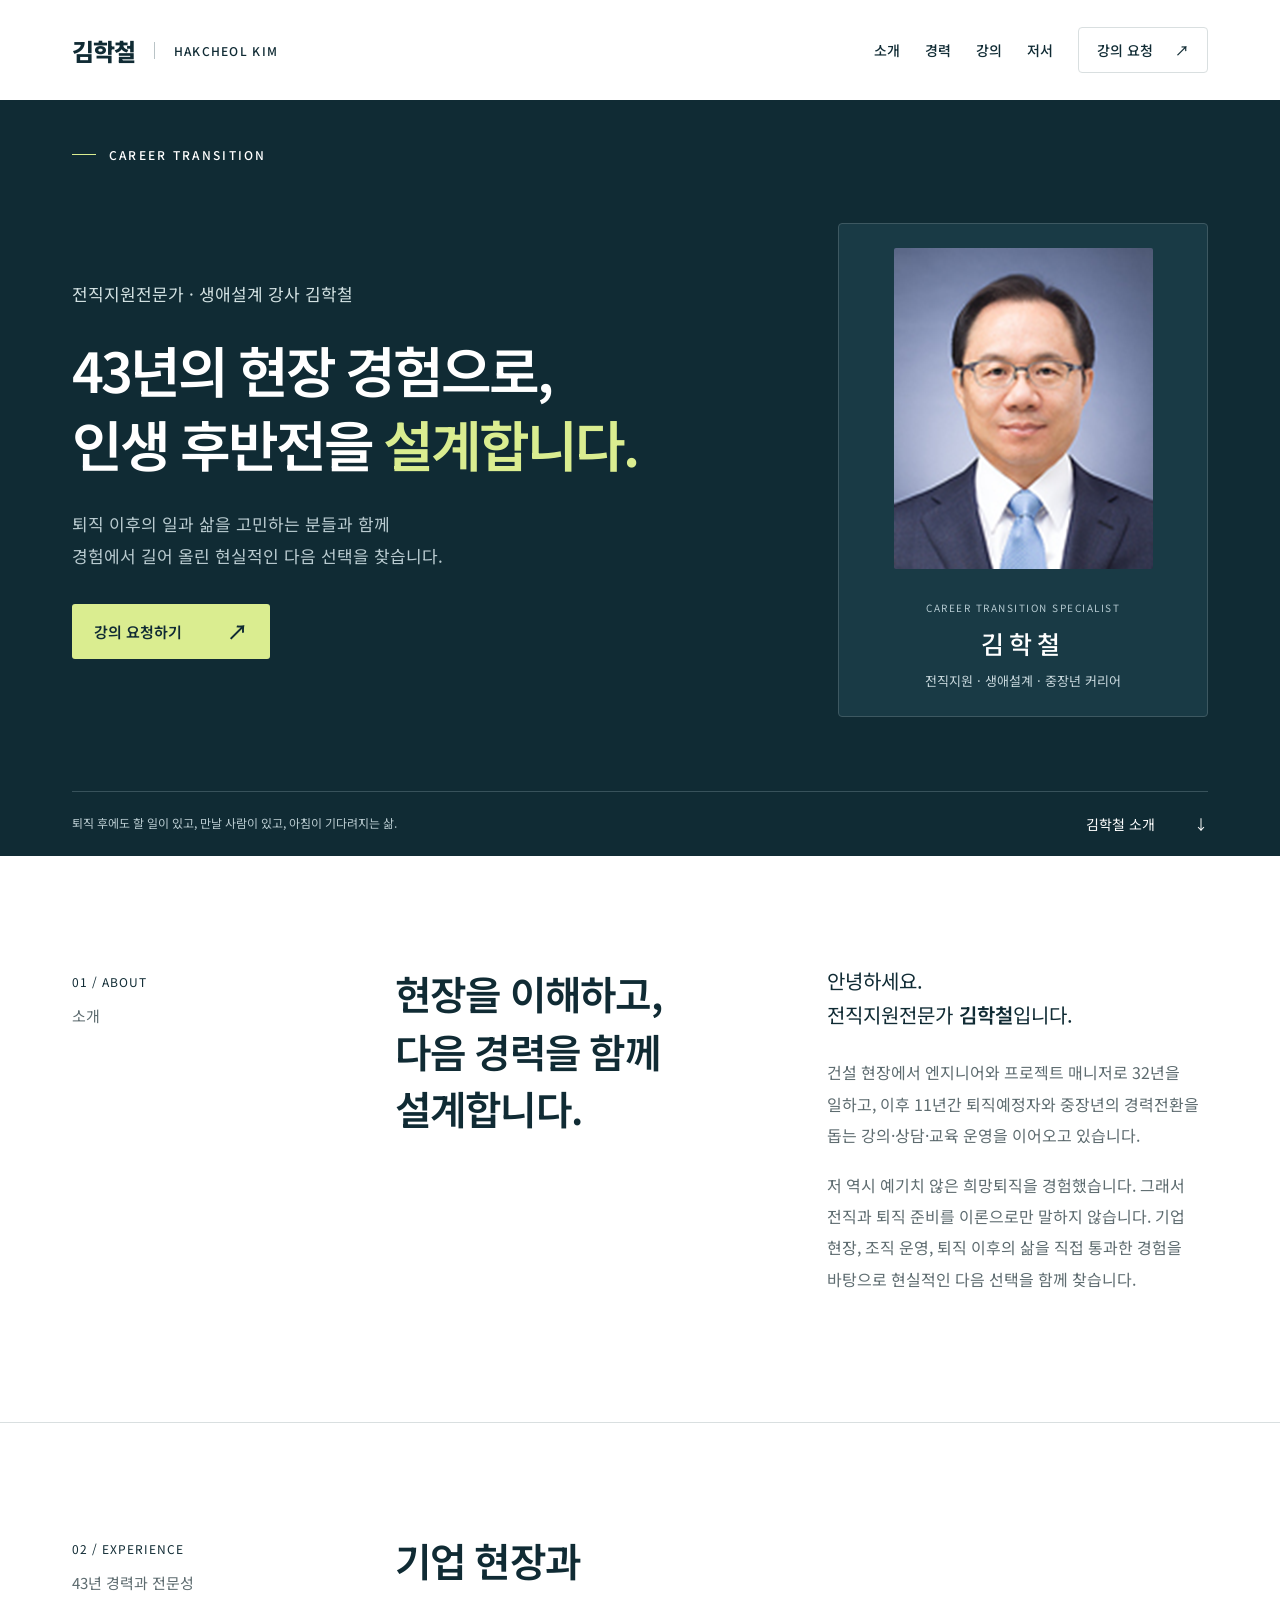
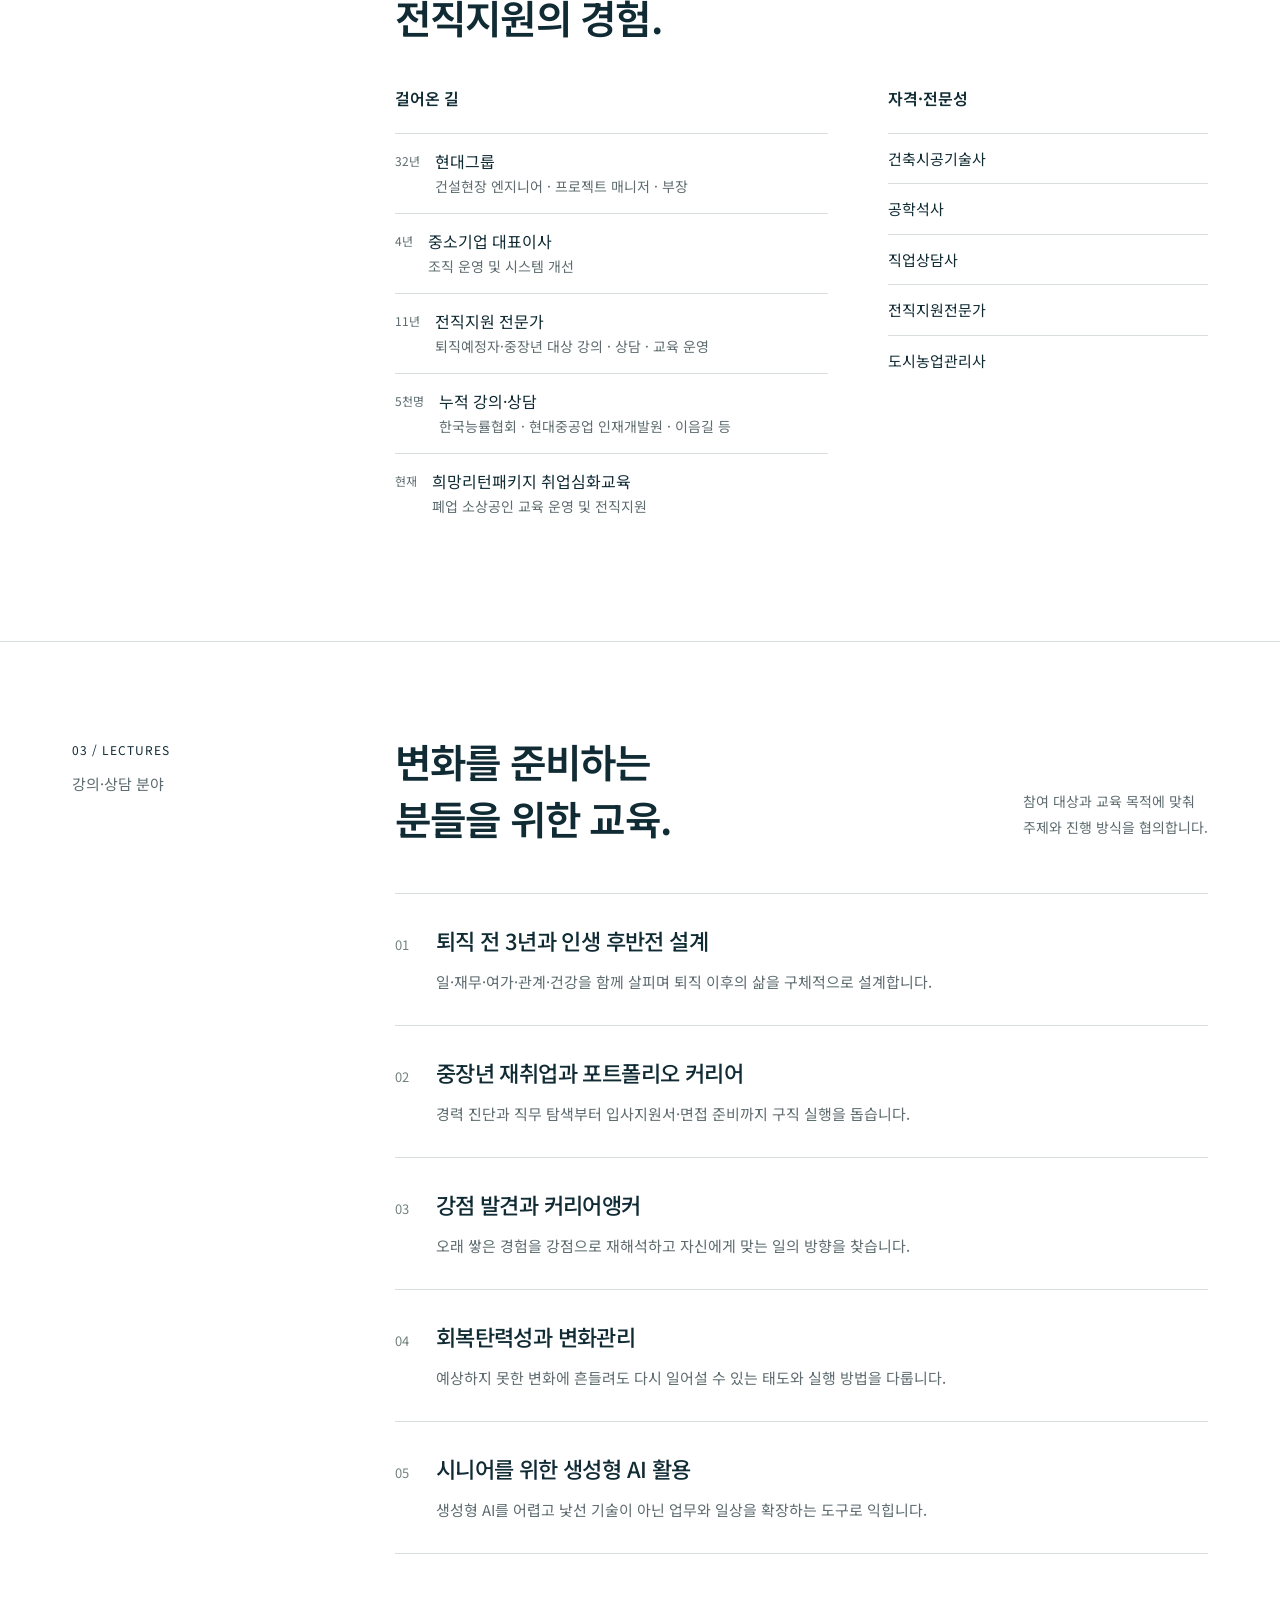
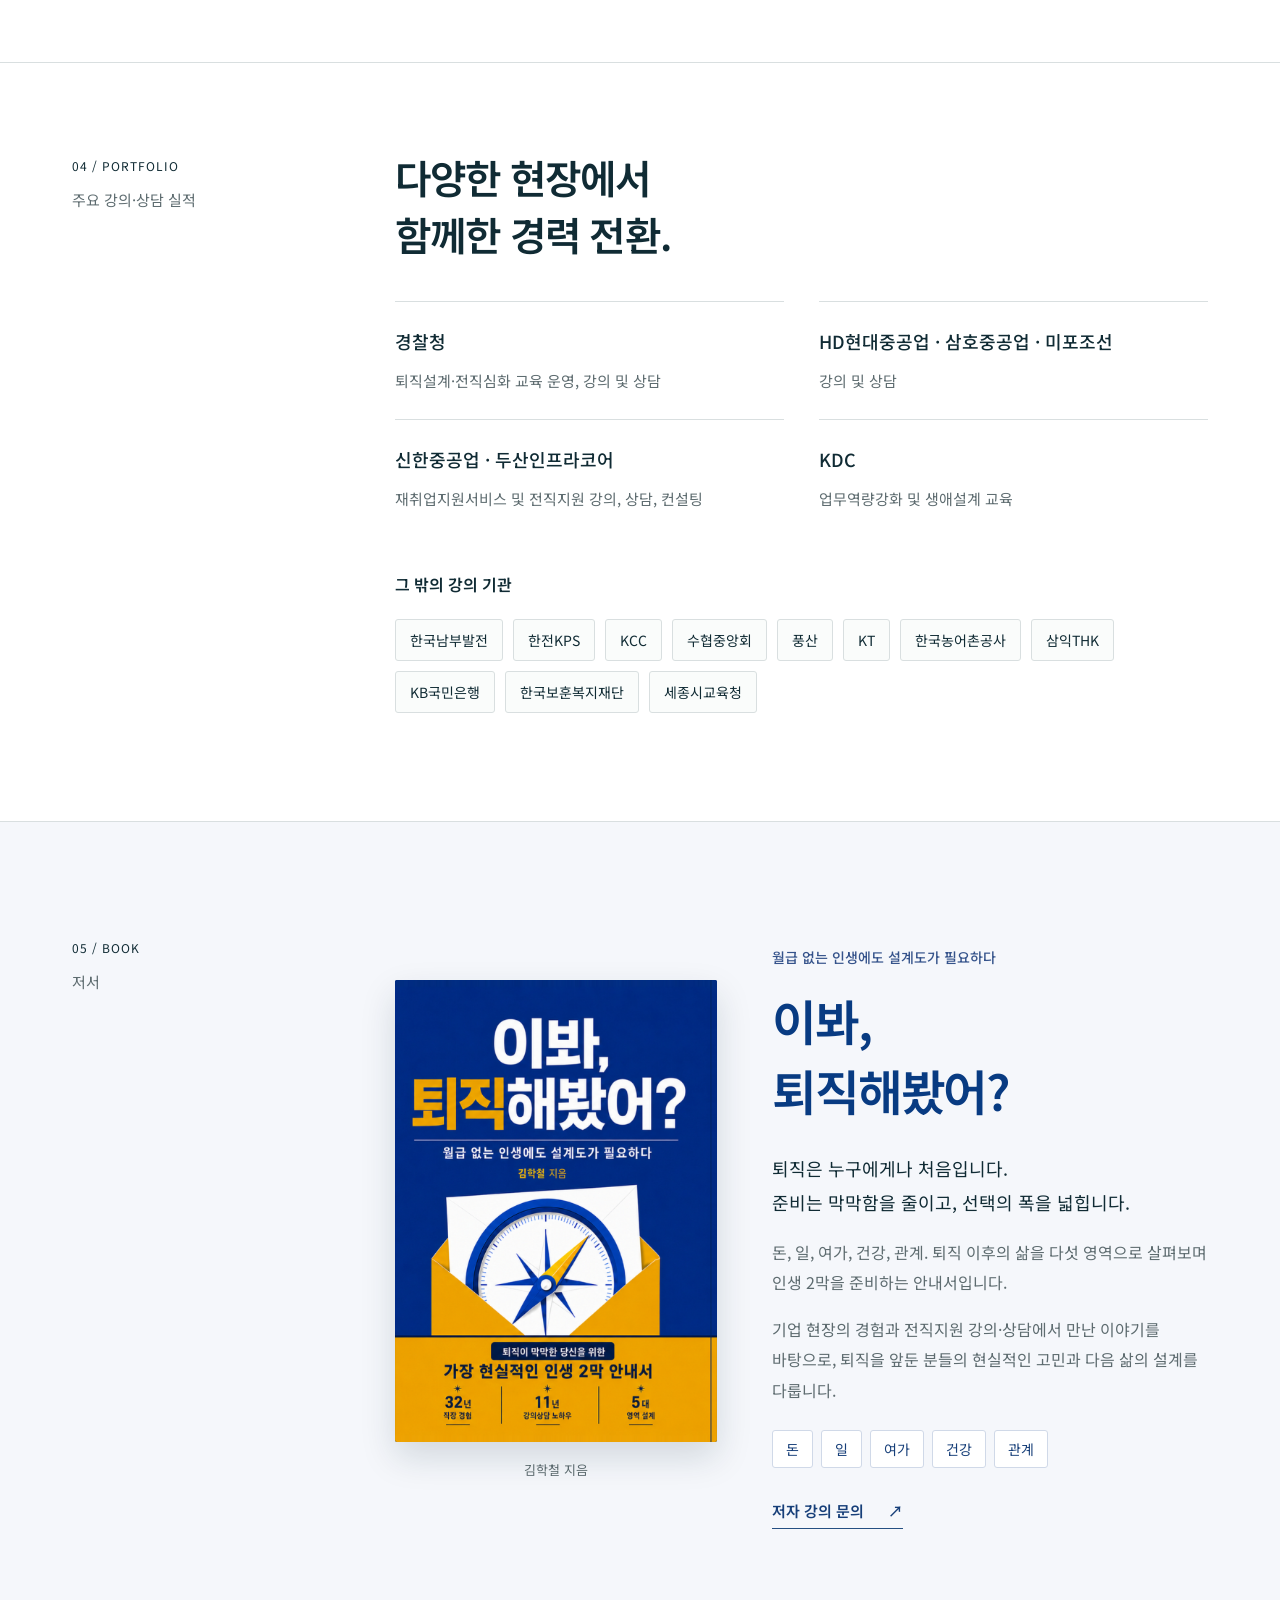
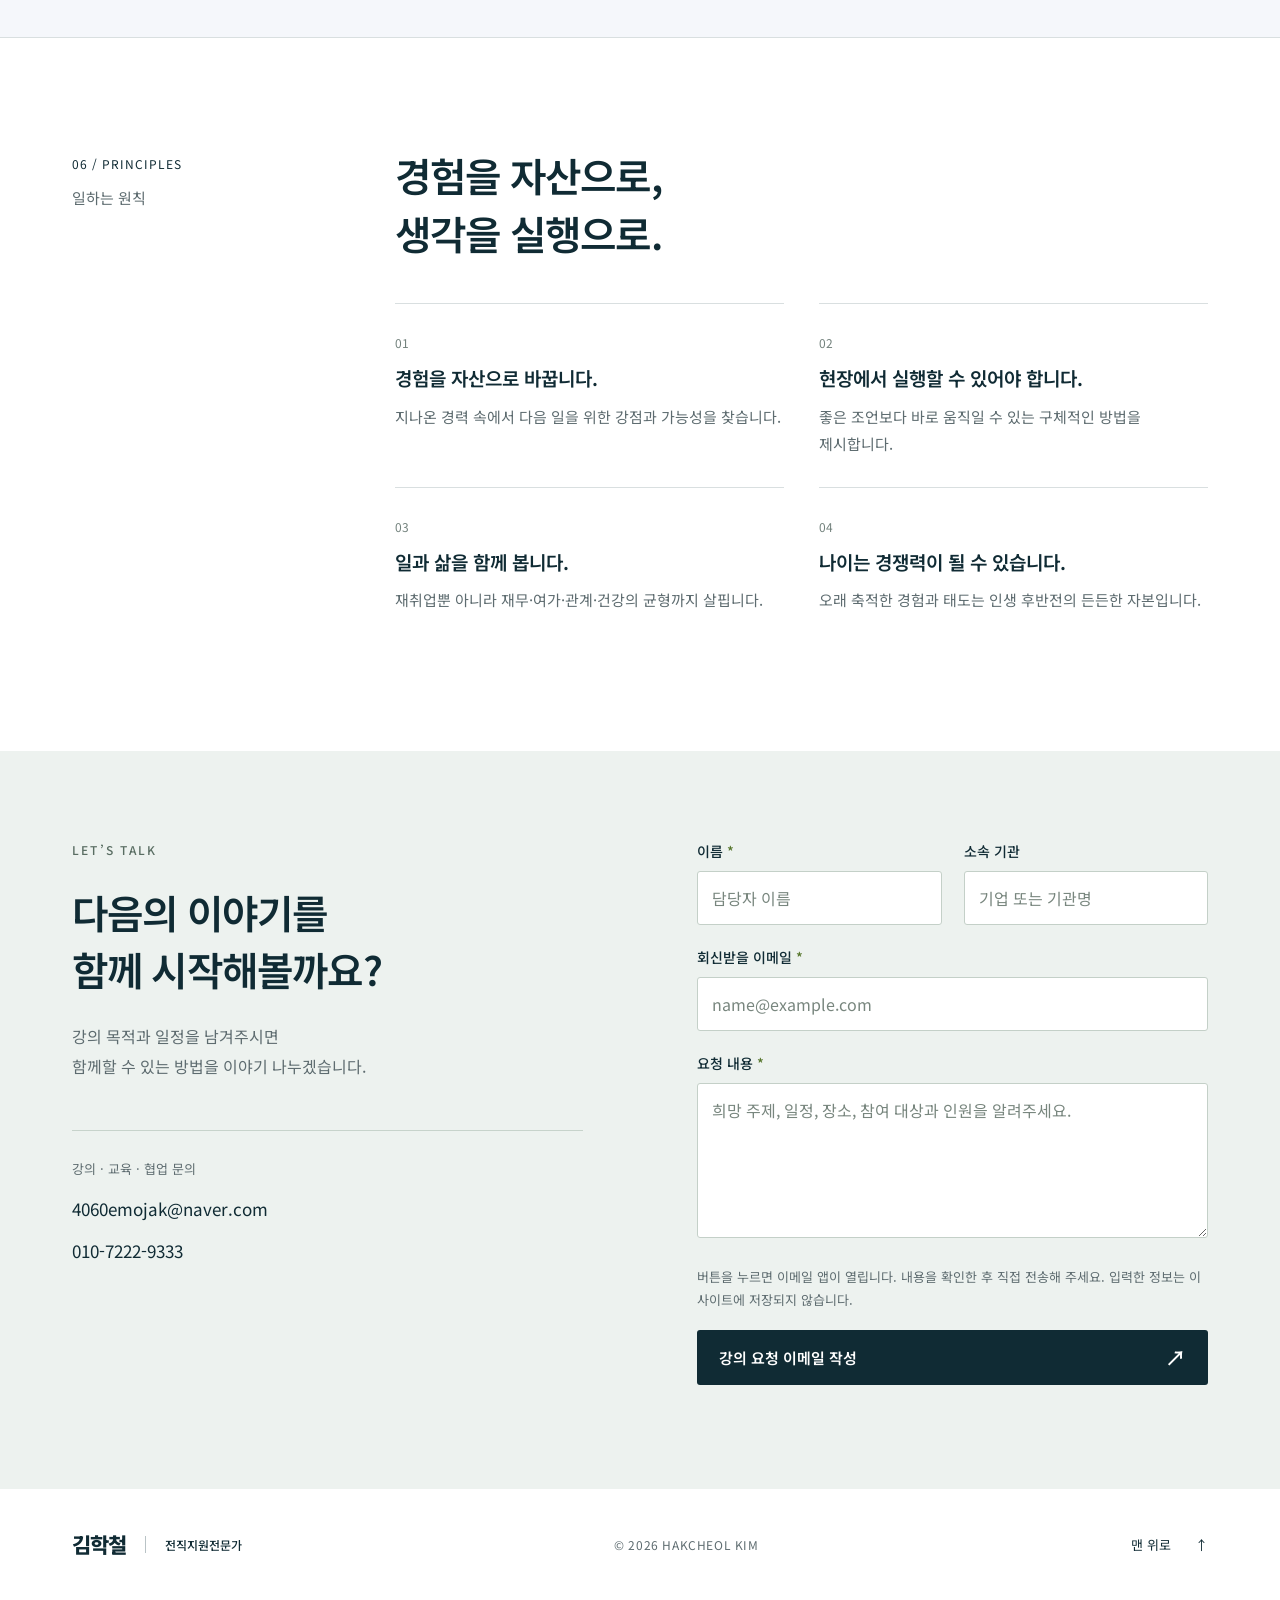
==== commit 1d6f303f: "GitHub 프로필 내용을 홈페이지에 반영 43년 경력, 전문 분야, 강의·상담 분야, 자격과 일하는 원칙을 기존 홈페이지 디자인에 반영" ====
--- a/website/index.html
+++ b/website/index.html
@@ -13,16 +13,17 @@
   <header class="header"><a class="brand" href="#" aria-label="김학철 홈">김학철<span>HAKCHEOL KIM</span></a><nav aria-label="주요 메뉴"><a href="#about">소개</a><a href="#experience">경력</a><a href="#lectures">강의</a><a href="#book">저서</a><a class="nav-contact" href="#contact">강의 요청 <span aria-hidden="true">↗</span></a></nav></header>
   <main id="main">
     <section class="hero" aria-labelledby="hero-title">
-      <div class="hero-inner"><p class="eyebrow"><span class="small-line"></span> CAREER TRANSITION</p><div class="hero-grid"><div><p class="role">전직지원전문가 김학철</p><h1 id="hero-title">쌓아온 경험에서,<br>새로운 <em>가능성</em>으로.</h1><p class="hero-copy">퇴직 이후의 삶부터 새로운 일의 시작까지.<br>전직지원과 생애설계, 현장의 경험으로 함께합니다.</p><a class="button lime" href="#contact">강의 요청하기 <span aria-hidden="true">↗</span></a></div><figure class="profile-card"><img src="assets/kim-hakcheol.png" alt="전직지원전문가 김학철 프로필 사진" width="259" height="321" fetchpriority="high"><figcaption><span>CAREER TRANSITION SPECIALIST</span><strong>김학철</strong><p>전직지원 · 생애설계 · 비즈니스 코칭</p></figcaption></figure></div><div class="hero-bottom"><span>경험은 남습니다. 가능성은 이어집니다.</span><a href="#about">김학철 소개 <span aria-hidden="true">↓</span></a></div></div>
+      <div class="hero-inner"><p class="eyebrow"><span class="small-line"></span> CAREER TRANSITION</p><div class="hero-grid"><div><p class="role">전직지원전문가 · 생애설계 강사 김학철</p><h1 id="hero-title">43년의 현장 경험으로,<br>인생 후반전을 <em>설계합니다.</em></h1><p class="hero-copy">퇴직 이후의 일과 삶을 고민하는 분들과 함께<br>경험에서 길어 올린 현실적인 다음 선택을 찾습니다.</p><a class="button lime" href="#contact">강의 요청하기 <span aria-hidden="true">↗</span></a></div><figure class="profile-card"><img src="assets/kim-hakcheol.png" alt="전직지원전문가 김학철 프로필 사진" width="259" height="321" fetchpriority="high"><figcaption><span>CAREER TRANSITION SPECIALIST</span><strong>김학철</strong><p>전직지원 · 생애설계 · 중장년 커리어</p></figcaption></figure></div><div class="hero-bottom"><span>퇴직 후에도 할 일이 있고, 만날 사람이 있고, 아침이 기다려지는 삶.</span><a href="#about">김학철 소개 <span aria-hidden="true">↓</span></a></div></div>
     </section>
     <section class="section about" id="about" aria-labelledby="about-title">
       <div class="section-label"><span>01 / ABOUT</span><span>소개</span></div>
-      <div class="section-content"><h2 id="about-title">현장을 이해하고,<br>다음 경력을 함께<br>설계합니다.</h2><div class="about-text"><p class="intro">안녕하세요.<br>전직지원전문가 <strong>김학철</strong>입니다.</p><p>현대중공업 부장과 KDC 대표이사를 거쳐, 현대중공업 생애설계실 위원, 한국능률협회 교수, K-Jobs 전직지원팀장, 이음길 전문 컨설턴트로 활동했습니다.</p><p>퇴직을 앞두거나 새로운 일을 준비하는 분들을 위한 전직지원·생애설계 프로그램을 운영하고 강의와 상담을 진행합니다. 재직자와 임원을 위한 비즈니스 코칭도 함께합니다.</p></div></div>
+      <div class="section-content"><h2 id="about-title">현장을 이해하고,<br>다음 경력을 함께<br>설계합니다.</h2><div class="about-text"><p class="intro">안녕하세요.<br>전직지원전문가 <strong>김학철</strong>입니다.</p><p>건설 현장에서 엔지니어와 프로젝트 매니저로 32년을 일하고, 이후 11년간 퇴직예정자와 중장년의 경력전환을 돕는 강의·상담·교육 운영을 이어오고 있습니다.</p><p>저 역시 예기치 않은 희망퇴직을 경험했습니다. 그래서 전직과 퇴직 준비를 이론으로만 말하지 않습니다. 기업 현장, 조직 운영, 퇴직 이후의 삶을 직접 통과한 경험을 바탕으로 현실적인 다음 선택을 함께 찾습니다.</p></div></div>
     </section>
-    <section class="section experience" id="experience" aria-labelledby="experience-title"><div class="section-label"><span>02 / EXPERIENCE</span><span>경력과 전문성</span></div><div class="section-content"><h2 id="experience-title">기업 현장과<br>전직지원의 경험.</h2><div class="credentials-grid"><div><h3>주요 경력</h3><ul class="career-list"><li><span>전</span><div>이음길 위원<small>전문 컨설턴트</small></div></li><li><span>전</span><div>현대중공업 생애설계실 위원</div></li><li><span>전</span><div>한국능률협회 교수</div></li><li><span>전</span><div>K-Jobs 전직지원팀장</div></li><li><span>전</span><div>KDC 대표이사</div></li><li><span>전</span><div>현대중공업 부장</div></li></ul></div><div><h3>보유 자격</h3><ul class="qualification-list"><li>직업상담사 2급</li><li>전직지원전문가</li><li>심리상담사</li><li>교육상담코치</li><li>도시농업관리사</li><li>건축시공기술사</li></ul></div></div></div></section>
-    <section class="section lectures" id="lectures" aria-labelledby="lectures-title"><div class="section-label"><span>03 / LECTURES</span><span>강의·컨설팅</span></div><div class="section-content"><div class="section-heading"><h2 id="lectures-title">변화를 준비하는<br>분들을 위한 교육.</h2><p>참여 대상과 교육 목적에 맞춰<br>주제와 진행 방식을 협의합니다.</p></div><div class="topic-list"><article><span class="topic-number">01</span><div><h3>전직지원과 생애설계</h3><p>퇴직 예정자를 위한 변화관리, 경력설계, 진로설계서 작성.<br>관계와 소통, 여가를 포함한 퇴직 이후의 삶을 함께 살펴봅니다.</p></div></article><article><span class="topic-number">02</span><div><h3>취업 준비와 구직전략</h3><p>핵심역량 도출부터 이력서·자기소개서 작성, 면접 준비까지.<br>자신의 경험을 정리하고 구직 활동을 구체화합니다.</p></div></article><article><span class="topic-number">03</span><div><h3>재직자·임원 비즈니스 코칭</h3><p>재직자와 임원을 대상으로 업무와 경력에 관한 코칭을 진행합니다.<br>개인과 조직의 상황에 맞춰 목표와 실행 방향을 함께 정합니다.</p></div></article><article><span class="topic-number">04</span><div><h3>교육 프로그램 운영·상담</h3><p>전직지원·재취업지원서비스 프로그램 운영과 강의, 상담, 컨설팅.<br>기관의 교육 목적과 참여자의 상황을 반영해 진행합니다.</p></div></article></div></div></section>
+    <section class="section experience" id="experience" aria-labelledby="experience-title"><div class="section-label"><span>02 / EXPERIENCE</span><span>43년 경력과 전문성</span></div><div class="section-content"><h2 id="experience-title">기업 현장과<br>전직지원의 경험.</h2><div class="credentials-grid"><div><h3>걸어온 길</h3><ul class="career-list"><li><span>32년</span><div>현대그룹<small>건설현장 엔지니어 · 프로젝트 매니저 · 부장</small></div></li><li><span>4년</span><div>중소기업 대표이사<small>조직 운영 및 시스템 개선</small></div></li><li><span>11년</span><div>전직지원 전문가<small>퇴직예정자·중장년 대상 강의 · 상담 · 교육 운영</small></div></li><li><span>5천명</span><div>누적 강의·상담<small>한국능률협회 · 현대중공업 인재개발원 · 이음길 등</small></div></li><li><span>현재</span><div>희망리턴패키지 취업심화교육<small>폐업 소상공인 교육 운영 및 전직지원</small></div></li></ul></div><div><h3>자격·전문성</h3><ul class="qualification-list"><li>건축시공기술사</li><li>공학석사</li><li>직업상담사</li><li>전직지원전문가</li><li>도시농업관리사</li></ul></div></div></div></section>
+    <section class="section lectures" id="lectures" aria-labelledby="lectures-title"><div class="section-label"><span>03 / LECTURES</span><span>강의·상담 분야</span></div><div class="section-content"><div class="section-heading"><h2 id="lectures-title">변화를 준비하는<br>분들을 위한 교육.</h2><p>참여 대상과 교육 목적에 맞춰<br>주제와 진행 방식을 협의합니다.</p></div><div class="topic-list"><article><span class="topic-number">01</span><div><h3>퇴직 전 3년과 인생 후반전 설계</h3><p>일·재무·여가·관계·건강을 함께 살피며 퇴직 이후의 삶을 구체적으로 설계합니다.</p></div></article><article><span class="topic-number">02</span><div><h3>중장년 재취업과 포트폴리오 커리어</h3><p>경력 진단과 직무 탐색부터 입사지원서·면접 준비까지 구직 실행을 돕습니다.</p></div></article><article><span class="topic-number">03</span><div><h3>강점 발견과 커리어앵커</h3><p>오래 쌓은 경험을 강점으로 재해석하고 자신에게 맞는 일의 방향을 찾습니다.</p></div></article><article><span class="topic-number">04</span><div><h3>회복탄력성과 변화관리</h3><p>예상하지 못한 변화에 흔들려도 다시 일어설 수 있는 태도와 실행 방법을 다룹니다.</p></div></article><article><span class="topic-number">05</span><div><h3>시니어를 위한 생성형 AI 활용</h3><p>생성형 AI를 어렵고 낯선 기술이 아닌 업무와 일상을 확장하는 도구로 익힙니다.</p></div></article></div></div></section>
     <section class="section portfolio" id="portfolio" aria-labelledby="portfolio-title"><div class="section-label"><span>04 / PORTFOLIO</span><span>주요 강의·상담 실적</span></div><div class="section-content"><h2 id="portfolio-title">다양한 현장에서<br>함께한 경력 전환.</h2><div class="engagements"><article><h3>경찰청</h3><p>퇴직설계·전직심화 교육 운영, 강의 및 상담</p></article><article><h3>HD현대중공업 · 삼호중공업 · 미포조선</h3><p>강의 및 상담</p></article><article><h3>신한중공업 · 두산인프라코어</h3><p>재취업지원서비스 및 전직지원 강의, 상담, 컨설팅</p></article><article><h3>KDC</h3><p>업무역량강화 및 생애설계 교육</p></article></div><h3 class="other-clients-title">그 밖의 강의 기관</h3><ul class="client-list"><li>한국남부발전</li><li>한전KPS</li><li>KCC</li><li>수협중앙회</li><li>풍산</li><li>KT</li><li>한국농어촌공사</li><li>삼익THK</li><li>KB국민은행</li><li>한국보훈복지재단</li><li>세종시교육청</li></ul></div></section>
-    <section class="section book" id="book" aria-labelledby="book-title"><div class="section-label"><span>05 / BOOK</span><span>저서</span></div><div class="section-content book-layout"><figure class="book-figure"><div class="book-cover"><img src="assets/book-cover.jpg" alt="김학철 저서 이봐, 퇴직해봤어? 앞표지. 부제: 월급 없는 인생에도 설계도가 필요하다" loading="lazy" width="6099" height="2551"></div><figcaption>김학철 지음</figcaption></figure><div class="book-copy"><p class="book-kicker">월급 없는 인생에도 설계도가 필요하다</p><h2 id="book-title">이봐,<br>퇴직해봤어?</h2><p class="book-lead">퇴직은 누구에게나 처음입니다.<br>준비는 막막함을 줄이고, 선택의 폭을 넓힙니다.</p><p>돈, 일, 여가, 건강, 관계. 퇴직 이후의 삶을 다섯 영역으로 살펴보며 인생 2막을 준비하는 안내서입니다.</p><p>기업 현장의 경험과 전직지원 강의·상담에서 만난 이야기를 바탕으로, 퇴직을 앞둔 분들의 현실적인 고민과 다음 삶의 설계를 다룹니다.</p><ul class="book-themes" aria-label="책에서 다루는 다섯 영역"><li>돈</li><li>일</li><li>여가</li><li>건강</li><li>관계</li></ul><a class="book-contact" href="#contact">저자 강의 문의 <span aria-hidden="true">↗</span></a></div></div></section>
+    <section class="section book" id="book" aria-labelledby="book-title"><div class="section-label"><span>05 / BOOK</span><span>저서</span></div><div class="section-content book-layout"><figure class="book-figure"><div class="book-cover"><img src="assets/book-cover.jpg" alt="김학철 저서 이봐, 퇴직해봤어? 앞표지. 부제: 월급 없는 인생에도 설계도가 필요하다" loading="lazy" width="6099" height="2551"></div><figcaption>김학철 지음</figcaption></figure><div class="book-copy"><p class="book-kicker">월급 없는 인생에도 설계도가 필요하다</p><h2 id="book-title">이봐,<br>퇴직해봤어?</h2><p class="book-lead">퇴직은 누구에게나 처음입니다.<br>준비는 막막함을 줄이고, 선택의 폭을 넓힙니다.</p><p>돈, 일, 여가, 건강, 관계. 퇴직 이후의 삶을 다섯 영역으로 살펴보며 인생 2막을 준비하는 안내서입니다.</p><p>기업 현장의 경험과 전직지원 강의·상담에서 만난 이야기를 바탕으로, 퇴직을 앞둔 분들의 현실적인 고민과 다음 삶의 설계를 다룹니다.</p><ul class="book-themes" aria-label="책에서 다루는 다섯 영역"><li>돈</li><li>일</li><li>여가</li><li>건강</li><li>관계</li></ul><a class="book-contact" href="#contact">저자 강의 문의 <span aria-hidden="true">↗</span></a></div></div></section>
+    <section class="section principles" id="principles" aria-labelledby="principles-title"><div class="section-label"><span>06 / PRINCIPLES</span><span>일하는 원칙</span></div><div class="section-content"><h2 id="principles-title">경험을 자산으로,<br>생각을 실행으로.</h2><div class="principle-grid"><article><span>01</span><h3>경험을 자산으로 바꿉니다.</h3><p>지나온 경력 속에서 다음 일을 위한 강점과 가능성을 찾습니다.</p></article><article><span>02</span><h3>현장에서 실행할 수 있어야 합니다.</h3><p>좋은 조언보다 바로 움직일 수 있는 구체적인 방법을 제시합니다.</p></article><article><span>03</span><h3>일과 삶을 함께 봅니다.</h3><p>재취업뿐 아니라 재무·여가·관계·건강의 균형까지 살핍니다.</p></article><article><span>04</span><h3>나이는 경쟁력이 될 수 있습니다.</h3><p>오래 축적한 경험과 태도는 인생 후반전의 든든한 자본입니다.</p></article></div></div></section>
     <section class="contact" id="contact" aria-labelledby="contact-title"><div class="contact-inner"><div><p class="eyebrow">LET’S TALK</p><h2 id="contact-title">다음의 이야기를<br>함께 시작해볼까요?</h2><p class="contact-copy">강의 목적과 일정을 남겨주시면<br>함께할 수 있는 방법을 이야기 나누겠습니다.</p><div class="contact-detail"><span>강의 · 교육 · 협업 문의</span><p id="contact-address"><a href="mailto:4060emojak@naver.com">4060emojak@naver.com</a></p><p><a href="tel:+821072229333">010-7222-9333</a></p></div></div><form id="inquiry-form"><div class="form-row"><div class="field"><label for="name">이름 <span>*</span></label><input id="name" name="name" required maxlength="80" autocomplete="name" placeholder="담당자 이름"></div><div class="field"><label for="organization">소속 기관</label><input id="organization" name="organization" maxlength="120" autocomplete="organization" placeholder="기업 또는 기관명"></div></div><div class="field"><label for="email">회신받을 이메일 <span>*</span></label><input id="email" name="email" type="email" required maxlength="200" autocomplete="email" placeholder="name@example.com"></div><div class="field"><label for="message">요청 내용 <span>*</span></label><textarea id="message" name="message" required maxlength="3000" rows="5" placeholder="희망 주제, 일정, 장소, 참여 대상과 인원을 알려주세요."></textarea></div><p class="form-note" id="form-note">버튼을 누르면 이메일 앱이 열립니다. 내용을 확인한 후 직접 전송해 주세요. 입력한 정보는 이 사이트에 저장되지 않습니다.</p><button class="button lime submit" id="submit" type="submit">강의 요청 이메일 작성 <span aria-hidden="true">↗</span></button><p id="form-status" role="status" aria-live="polite"></p></form></div></section>
   </main>
   <footer><a class="brand" href="#">김학철<span>전직지원전문가</span></a><p>© <span id="year">2026</span> HAKCHEOL KIM</p><a href="#">맨 위로 <span aria-hidden="true">↑</span></a></footer>
--- a/website/styles.css
+++ b/website/styles.css
@@ -4,5 +4,7 @@
 /* Profile and portfolio content */
 .profile-card{margin:0;justify-self:end;display:flex;flex-direction:column;align-items:center;width:100%;max-width:370px;background:#193a45;padding:24px 24px 0;border:1px solid #3d5861;border-radius:4px}.profile-card img{display:block;width:259px;max-width:100%;height:auto;border-radius:2px}.profile-card figcaption{width:100%;padding:24px 0;text-align:center}.profile-card figcaption>span{font-size:10px;letter-spacing:1.5px;color:#b4c9d0}.profile-card strong{display:block;font-size:25px;font-weight:500;letter-spacing:5px;margin:8px 0}.profile-card p{font-size:13px;color:#c8d8dd;line-height:1.8;margin:8px 0 0}.experience,.portfolio{border-top:1px solid var(--line)}.credentials-grid{display:grid;grid-template-columns:1.35fr 1fr;gap:60px;margin-top:40px}.credentials-grid h3,.other-clients-title{font-size:16px;font-weight:600;margin:0 0 23px}.career-list,.qualification-list,.client-list{list-style:none;padding:0;margin:0}.career-list li{display:flex;gap:15px;padding:14px 0;border-top:1px solid var(--line);font-size:16px;line-height:1.7}.career-list li>span{font-size:12px;color:var(--muted);padding-top:3px}.career-list small{display:block;font-size:14px;color:var(--muted)}.qualification-list li{padding:12px 0;border-top:1px solid var(--line);font-size:15px;line-height:1.7}.engagements{display:grid;grid-template-columns:1fr 1fr;gap:0 35px;margin:38px 0 35px}.engagements article{border-top:1px solid var(--line);padding:24px 0}.engagements h3{font-size:18px;font-weight:500;line-height:1.7;margin:0 0 10px}.engagements p{font-size:15px;line-height:1.9;color:var(--muted);margin:0}.client-list{display:flex;flex-wrap:wrap;gap:10px}.client-list li{border:1px solid var(--line);padding:10px 14px;font-size:14px;border-radius:3px;background:#fafcfb}.portfolio{padding-top:85px}.header nav{gap:25px}@media(max-width:1000px){.profile-card{max-width:310px;padding:18px 18px 0}.credentials-grid{gap:30px}}@media(max-width:700px){.header nav{gap:14px}.header nav a{font-size:13px}.profile-card{justify-self:center;max-width:360px;padding:22px 20px 0}.profile-card img{width:230px}.hero-grid{gap:38px}.credentials-grid{grid-template-columns:1fr;gap:35px;margin-top:28px}.engagements{grid-template-columns:1fr;margin-top:28px}.portfolio{padding-top:60px}.profile-card figcaption>span{font-size:12px;letter-spacing:1px}.client-list{gap:8px}.client-list li{padding:9px 11px}.about h2 br:last-child{display:none}}
 
-.book{border-top:1px solid var(--line);background:#f5f7fb}.book-layout{display:grid;grid-template-columns:minmax(180px,.85fr) 1.15fr;gap:55px;align-items:center}.book-figure{margin:0}.book-cover{position:relative;width:100%;aspect-ratio:598/857;overflow:hidden;background:#043681;box-shadow:0 15px 35px #102b3426;border-radius:2px}.book-cover img{position:absolute;top:0;left:-176.09%;width:342.47%;height:100%;max-width:none}.book-figure figcaption{font-size:13px;color:var(--muted);margin-top:18px;text-align:center}.book-kicker{font-size:14px!important;color:#35538b!important;font-weight:500}.book-copy h2{font-size:clamp(2.4rem,3.8vw,3.4rem);color:#083b82;margin:12px 0 25px}.book-copy>p{font-size:16px;line-height:1.9;color:var(--muted)}.book-copy .book-lead{font-size:18px;color:var(--ink)}.book-themes{list-style:none;display:flex;flex-wrap:wrap;gap:8px;padding:0;margin:25px 0}.book-themes li{padding:8px 13px;background:#fff;border:1px solid #d0d9e8;border-radius:3px;font-size:14px;color:#173f79}.book-contact{display:inline-block;font-size:15px;font-weight:600;border-bottom:1px solid #254f82;padding:7px 0;color:#173f79}.book-contact span{padding-left:20px}@media(max-width:1000px){.book-layout{gap:30px}}@media(max-width:700px){.book-layout{grid-template-columns:1fr;gap:35px}.book-figure{width:min(100%,280px);justify-self:center}.book-copy h2{font-size:38px}.header{flex-wrap:wrap;gap:15px}.header nav{gap:16px;flex-wrap:wrap}.book-copy .book-kicker{font-size:14px}.book{padding-top:60px}}
+.book{border-top:1px solid var(--line);background:#f5f7fb}.book-layout{display:grid;grid-template-columns:minmax(180px,.85fr) 1.15fr;gap:55px;align-items:center}.book-figure{margin:0}.book-cover{position:relative;width:100%;aspect-ratio:598/857;overflow:hidden;background:#043681;box-shadow:0 15px 35px #102b3426;border-radius:2px}.book-cover img{position:absolute;top:0;left:-176.09%;width:342.47%;height:100%;max-width:none}.book-figure figcaption{font-size:13px;color:var(--muted);margin-top:18px;text-align:center}.book-kicker{font-size:14px!important;color:#35538b!important;font-weight:500}.book-copy h2{font-size:clamp(2.4rem,3.8vw,3.4rem);color:#083b82;margin:12px 0 25px}.book-copy>p{font-size:16px;line-height:1.9;color:var(--muted)}.book-copy .book-lead{font-size:18px;color:var(--ink)}.book-themes{list-style:none;display:flex;flex-wrap:wrap;gap:8px;padding:0;margin:25px 0}.book-themes li{padding:8px 13px;background:#fff;border:1px solid #d0d9e8;border-radius:3px;font-size:14px;color:#173f79}.book-contact{display:inline-block;font-size:15px;font-weight:600;border-bottom:1px solid #254f82;padding:7px 0;color:#173f79}.book-contact span{padding-left:20px}@media(max-width:1000px){.book-layout{gap:30px}}@media(max-width:700px){.book-layout{grid-template-columns:1fr;gap:35px}.book-figure{width:min(100%,280px);justify-self:center}.book-copy h2{font-size:38px}.header{flex-wrap:wrap;gap:15px}.header nav{gap:16px;flex-wrap:wrap}.book-copy .book-kicker{font-size:14px}.book{padding-top:60px}}
+
+.principles{border-top:1px solid var(--line)}.principle-grid{display:grid;grid-template-columns:1fr 1fr;gap:0 35px;margin-top:42px}.principle-grid article{border-top:1px solid var(--line);padding:25px 0 30px}.principle-grid span{font-size:12px;color:#73827d}.principle-grid h3{font-size:19px;font-weight:600;line-height:1.6;margin:10px 0 9px}.principle-grid p{font-size:15px;line-height:1.8;color:var(--muted);margin:0}@media(max-width:700px){.principle-grid{grid-template-columns:1fr;margin-top:28px}}
 
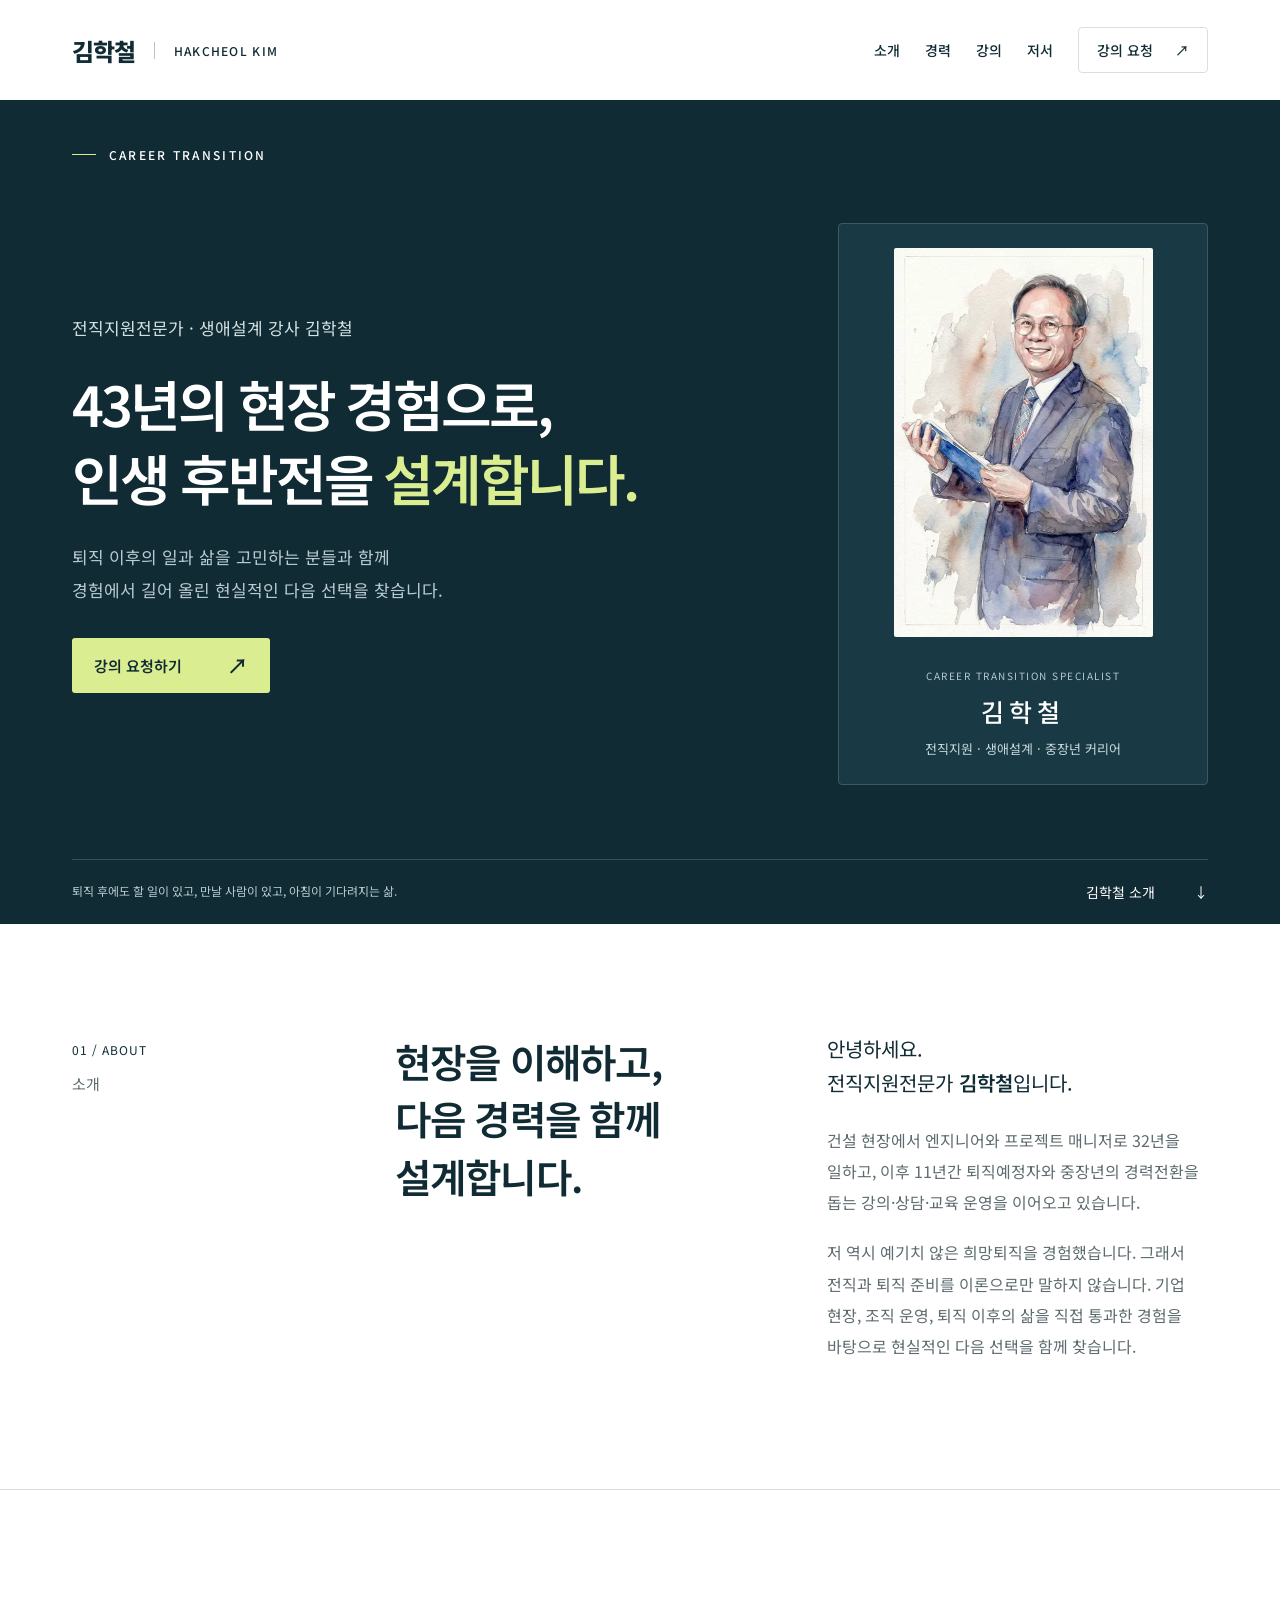
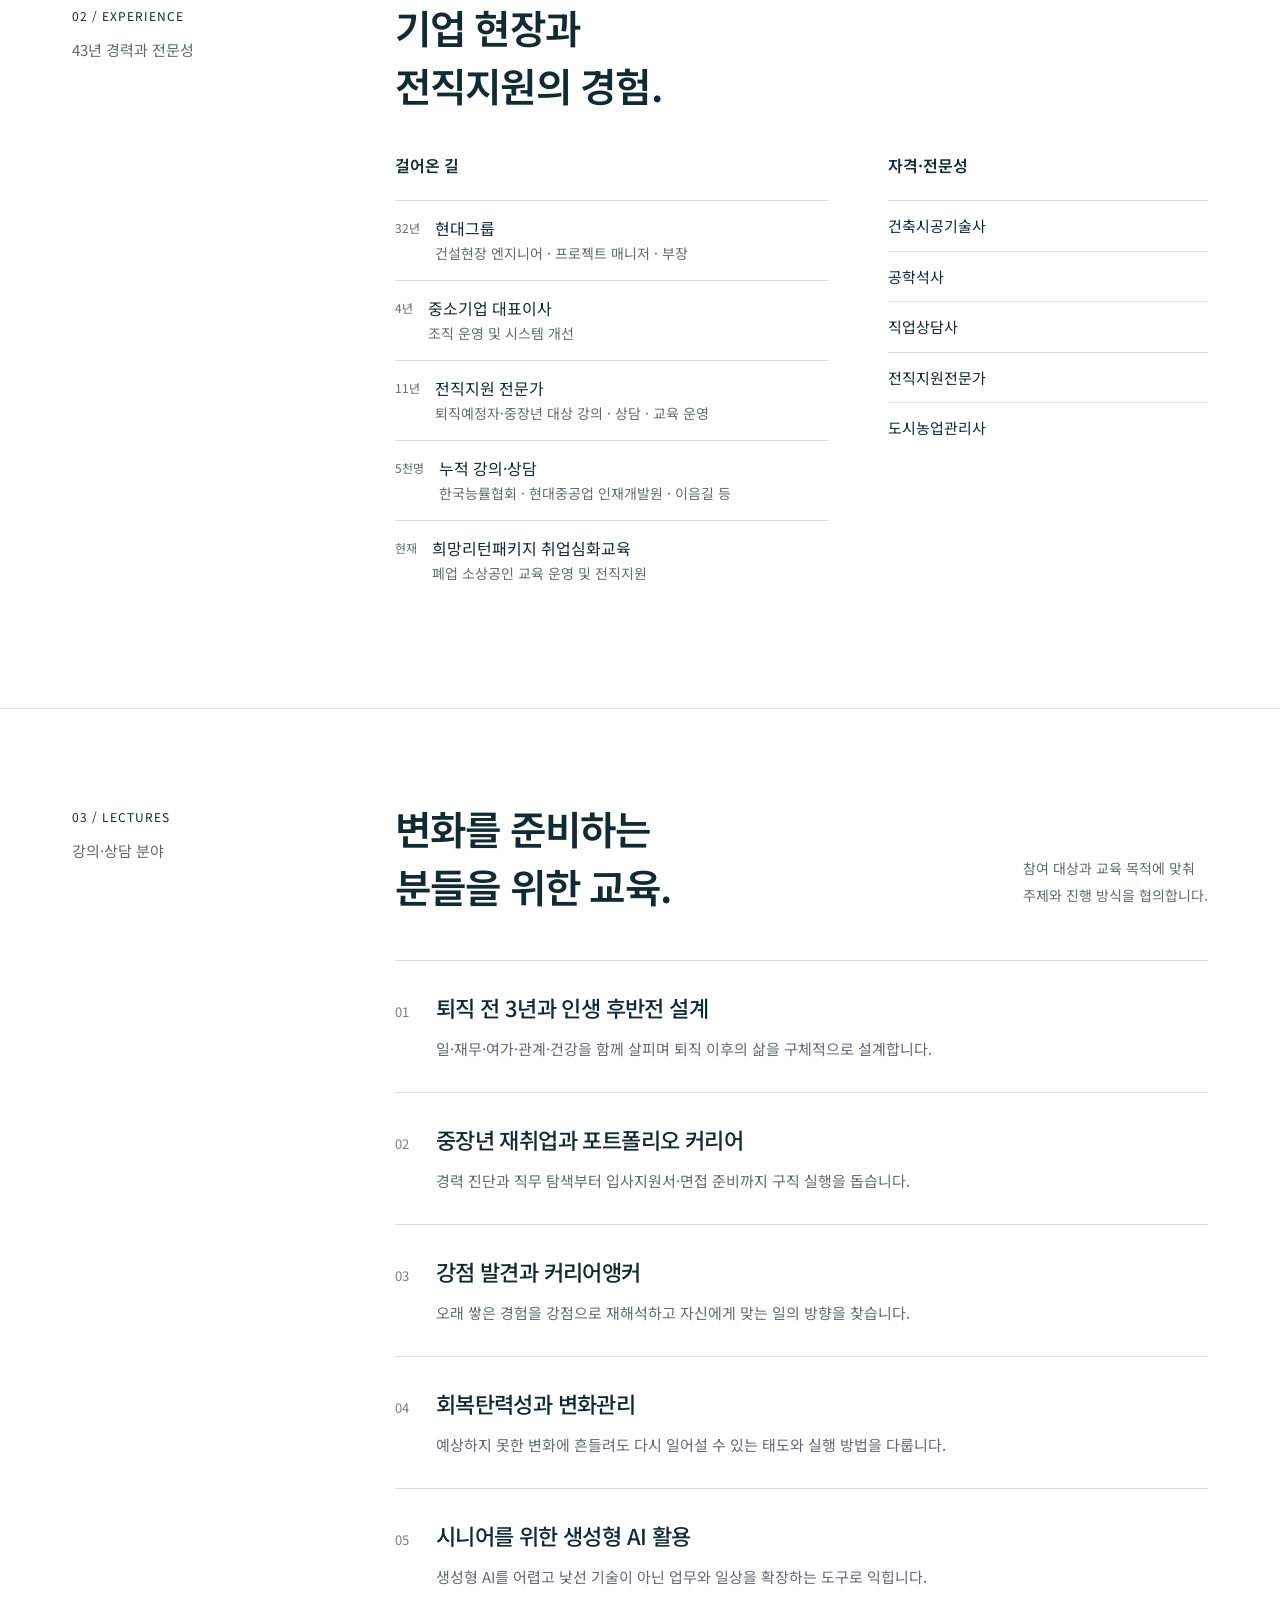
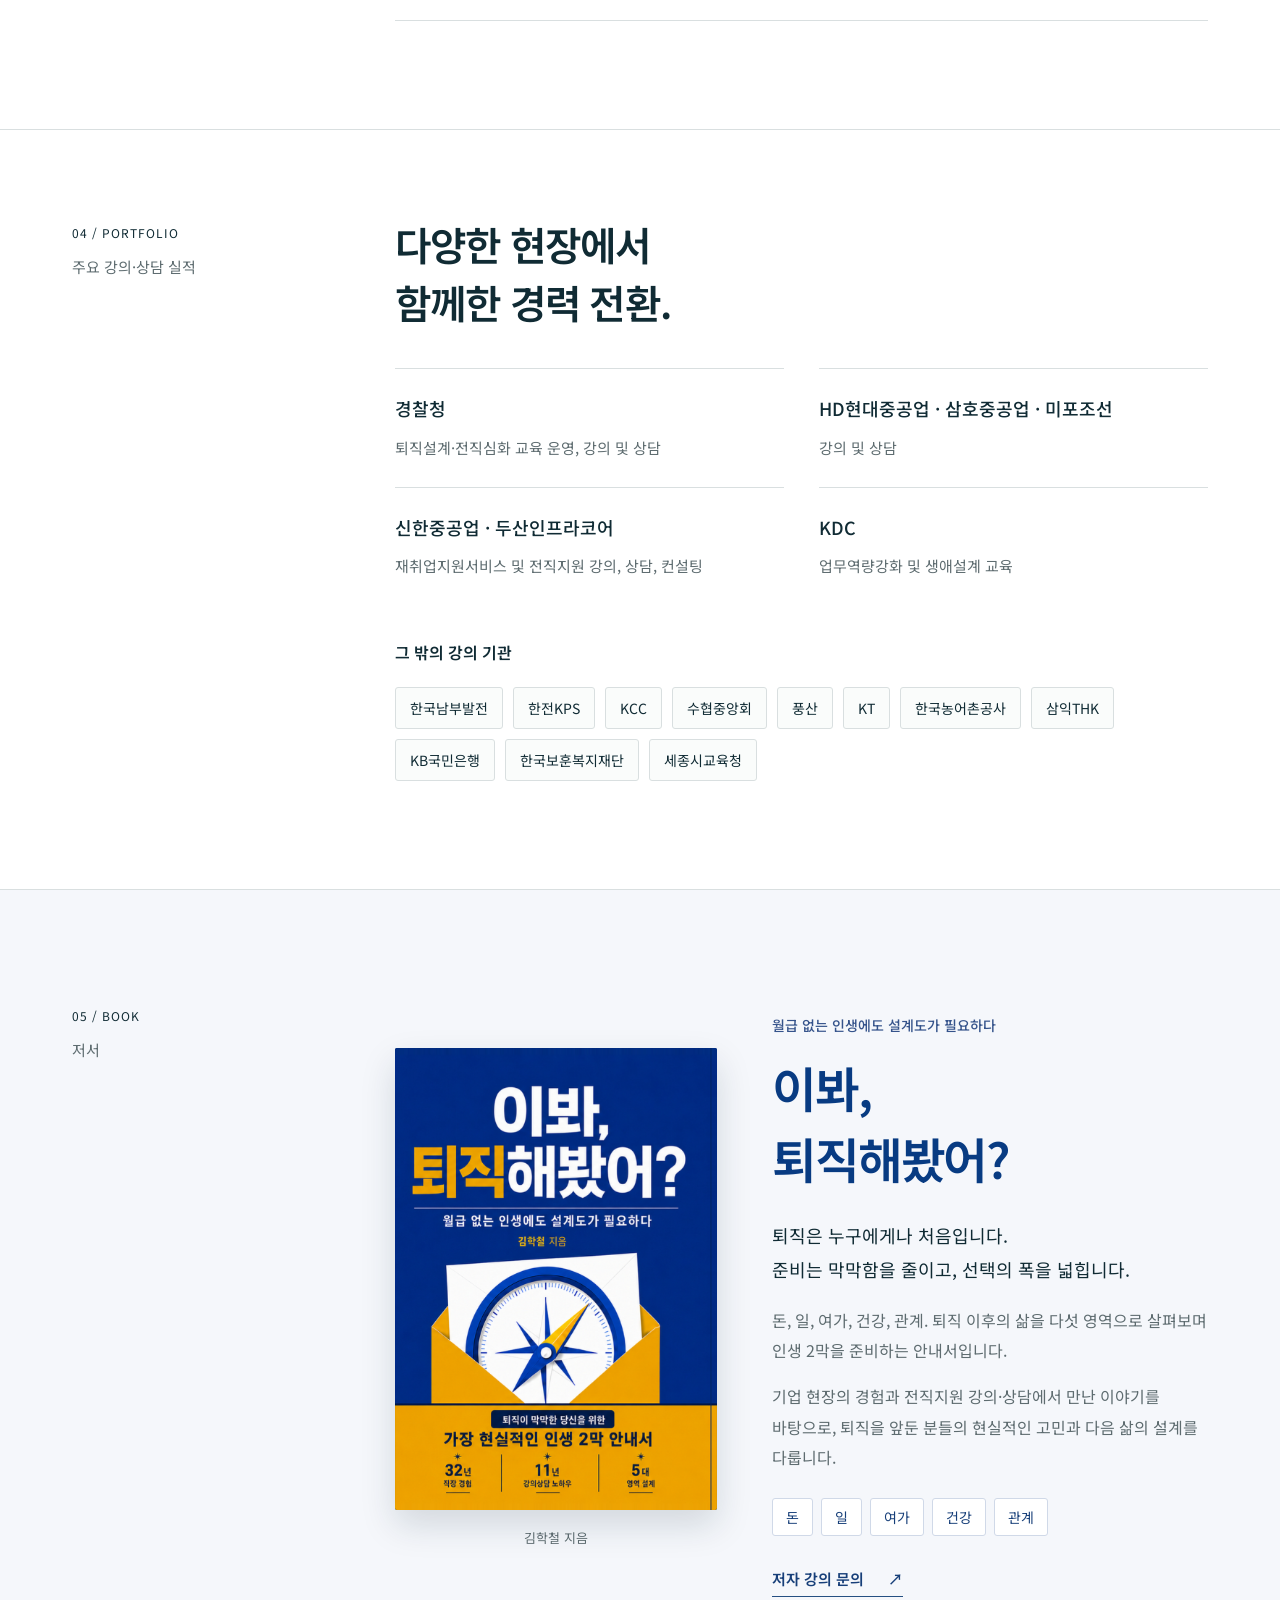
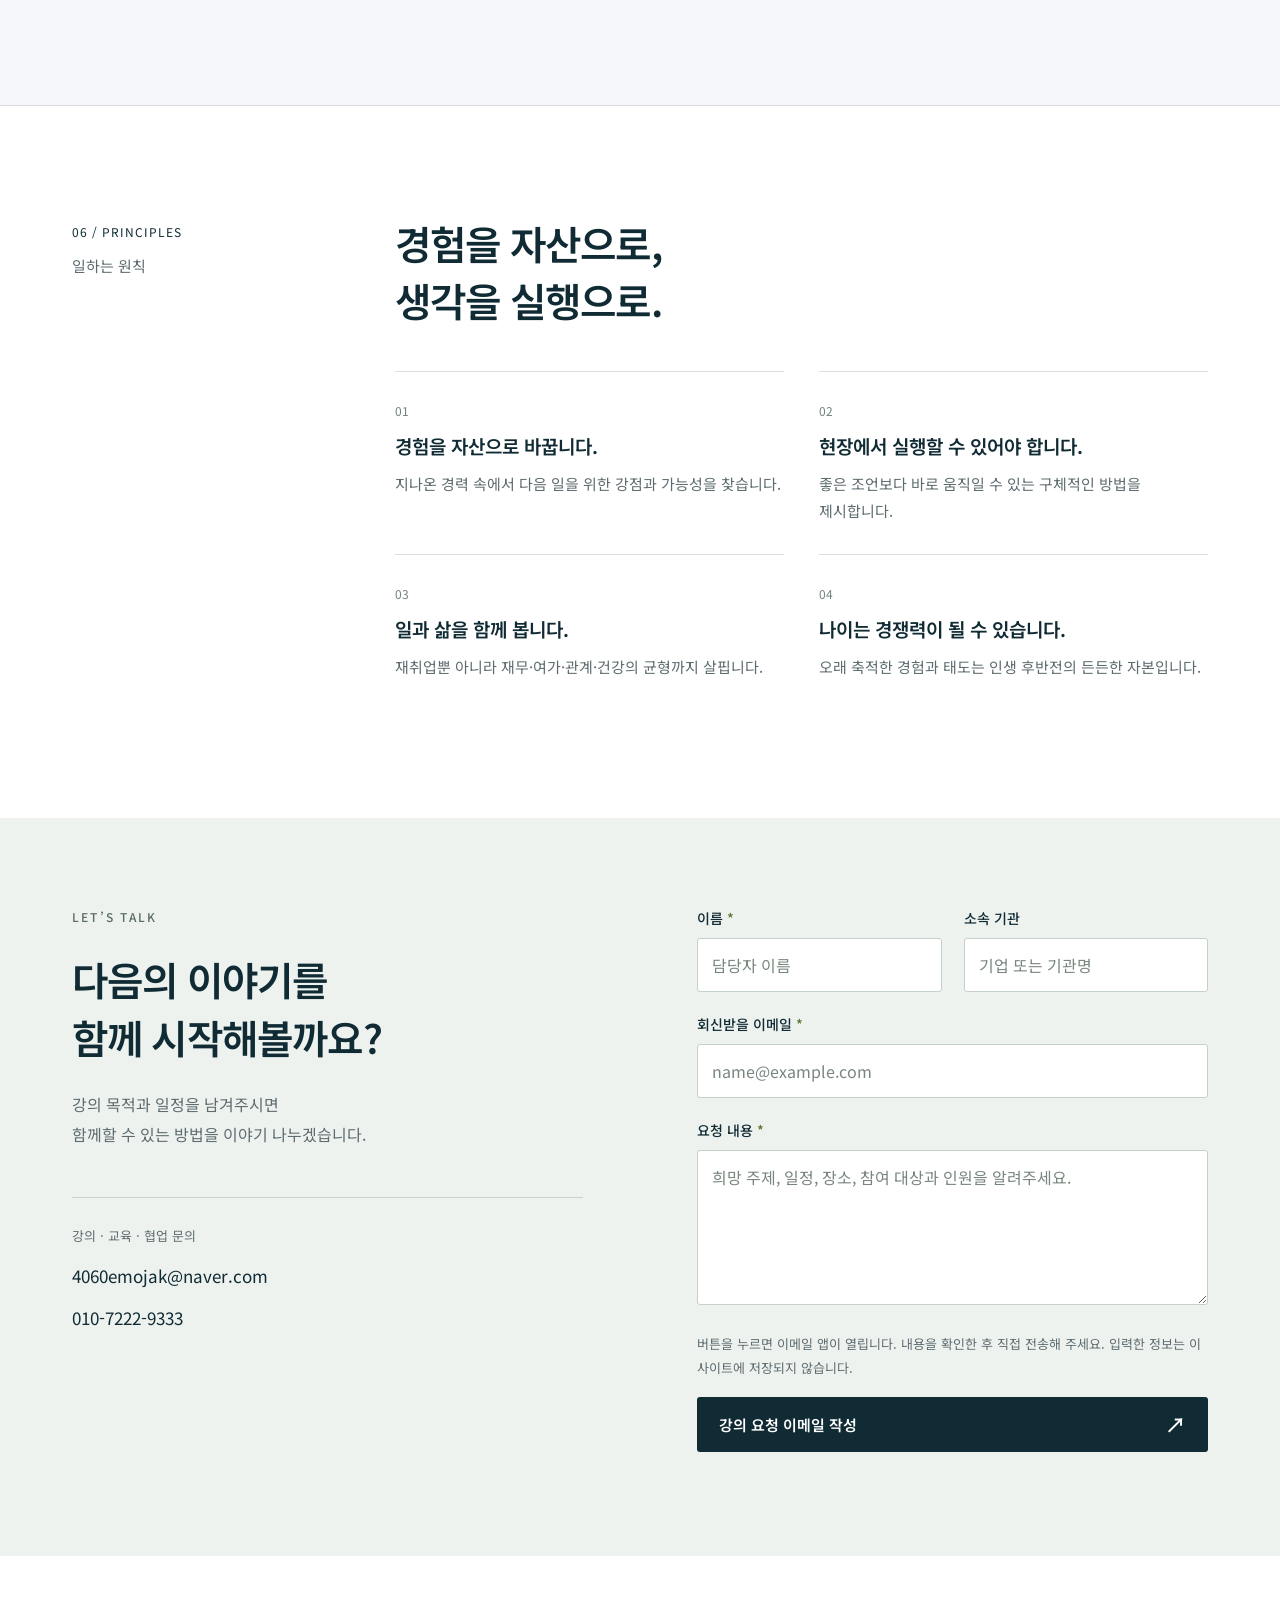
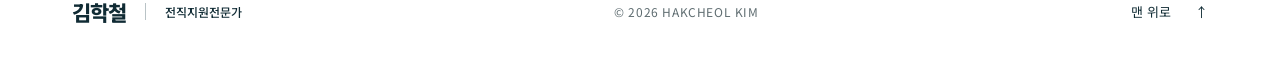
==== commit 6cdf4960: "홈페이지 인물사진을 수채화 초상으로 교체" ====
--- a/website/index.html
+++ b/website/index.html
@@ -13,7 +13,7 @@
   <header class="header"><a class="brand" href="#" aria-label="김학철 홈">김학철<span>HAKCHEOL KIM</span></a><nav aria-label="주요 메뉴"><a href="#about">소개</a><a href="#experience">경력</a><a href="#lectures">강의</a><a href="#book">저서</a><a class="nav-contact" href="#contact">강의 요청 <span aria-hidden="true">↗</span></a></nav></header>
   <main id="main">
     <section class="hero" aria-labelledby="hero-title">
-      <div class="hero-inner"><p class="eyebrow"><span class="small-line"></span> CAREER TRANSITION</p><div class="hero-grid"><div><p class="role">전직지원전문가 · 생애설계 강사 김학철</p><h1 id="hero-title">43년의 현장 경험으로,<br>인생 후반전을 <em>설계합니다.</em></h1><p class="hero-copy">퇴직 이후의 일과 삶을 고민하는 분들과 함께<br>경험에서 길어 올린 현실적인 다음 선택을 찾습니다.</p><a class="button lime" href="#contact">강의 요청하기 <span aria-hidden="true">↗</span></a></div><figure class="profile-card"><img src="assets/kim-hakcheol.png" alt="전직지원전문가 김학철 프로필 사진" width="259" height="321" fetchpriority="high"><figcaption><span>CAREER TRANSITION SPECIALIST</span><strong>김학철</strong><p>전직지원 · 생애설계 · 중장년 커리어</p></figcaption></figure></div><div class="hero-bottom"><span>퇴직 후에도 할 일이 있고, 만날 사람이 있고, 아침이 기다려지는 삶.</span><a href="#about">김학철 소개 <span aria-hidden="true">↓</span></a></div></div>
+      <div class="hero-inner"><p class="eyebrow"><span class="small-line"></span> CAREER TRANSITION</p><div class="hero-grid"><div><p class="role">전직지원전문가 · 생애설계 강사 김학철</p><h1 id="hero-title">43년의 현장 경험으로,<br>인생 후반전을 <em>설계합니다.</em></h1><p class="hero-copy">퇴직 이후의 일과 삶을 고민하는 분들과 함께<br>경험에서 길어 올린 현실적인 다음 선택을 찾습니다.</p><a class="button lime" href="#contact">강의 요청하기 <span aria-hidden="true">↗</span></a></div><figure class="profile-card"><img src="assets/kim-hakcheol.webp" alt="자료를 들고 미소 짓는 전직지원전문가 김학철의 수채화 초상" width="518" height="777" fetchpriority="high"><figcaption><span>CAREER TRANSITION SPECIALIST</span><strong>김학철</strong><p>전직지원 · 생애설계 · 중장년 커리어</p></figcaption></figure></div><div class="hero-bottom"><span>퇴직 후에도 할 일이 있고, 만날 사람이 있고, 아침이 기다려지는 삶.</span><a href="#about">김학철 소개 <span aria-hidden="true">↓</span></a></div></div>
     </section>
     <section class="section about" id="about" aria-labelledby="about-title">
       <div class="section-label"><span>01 / ABOUT</span><span>소개</span></div>
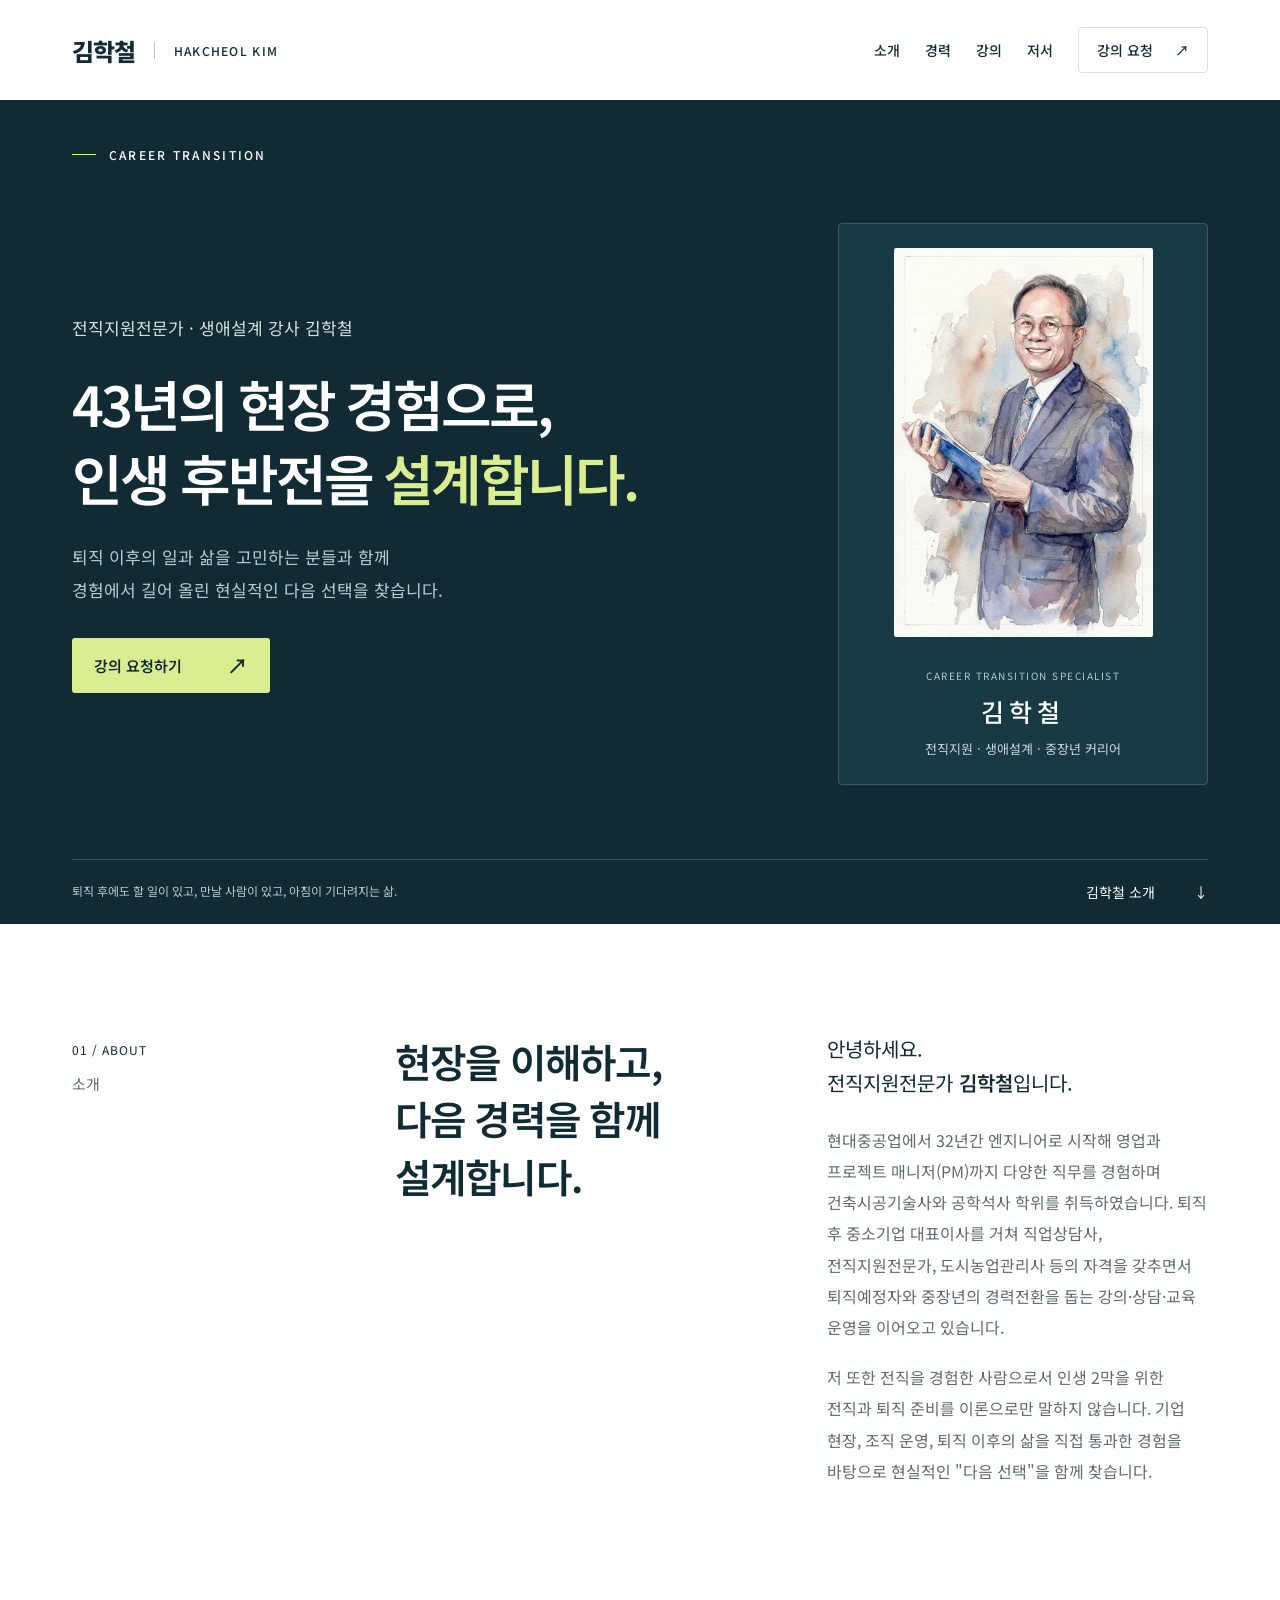
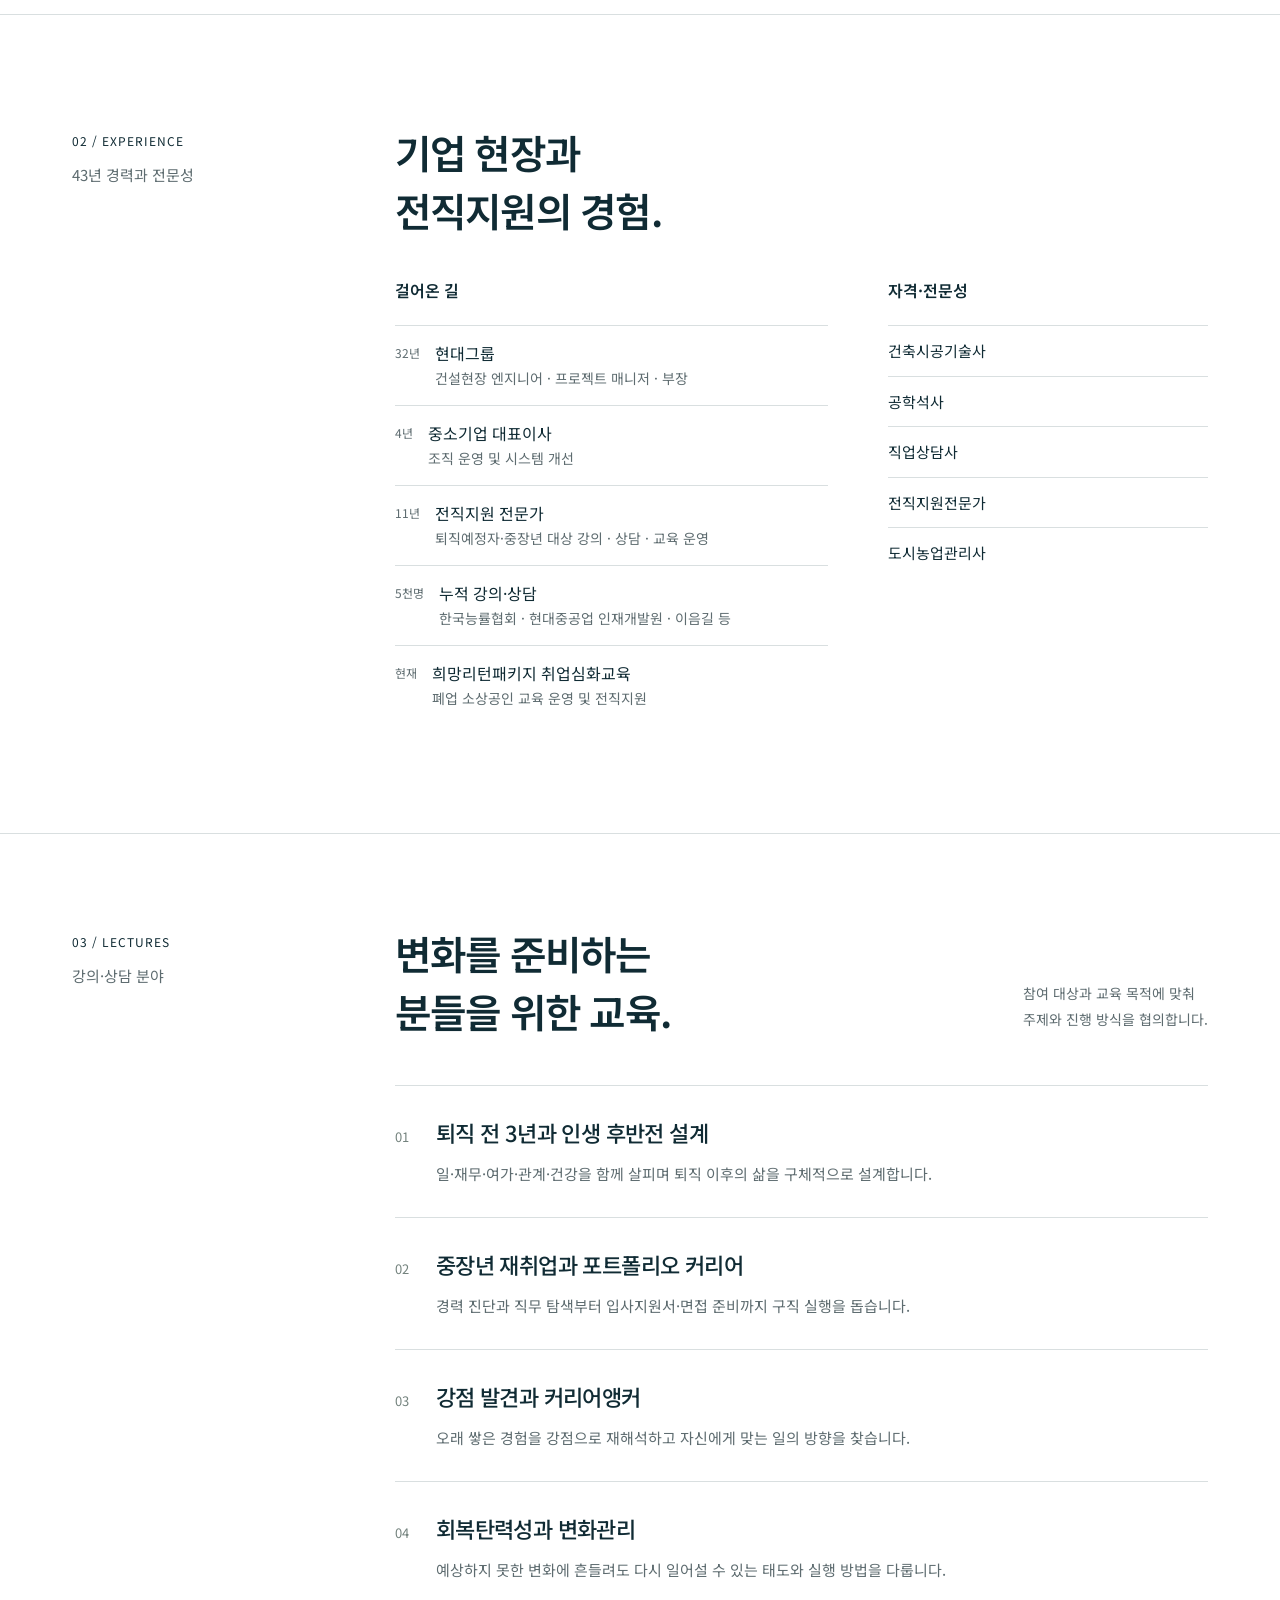
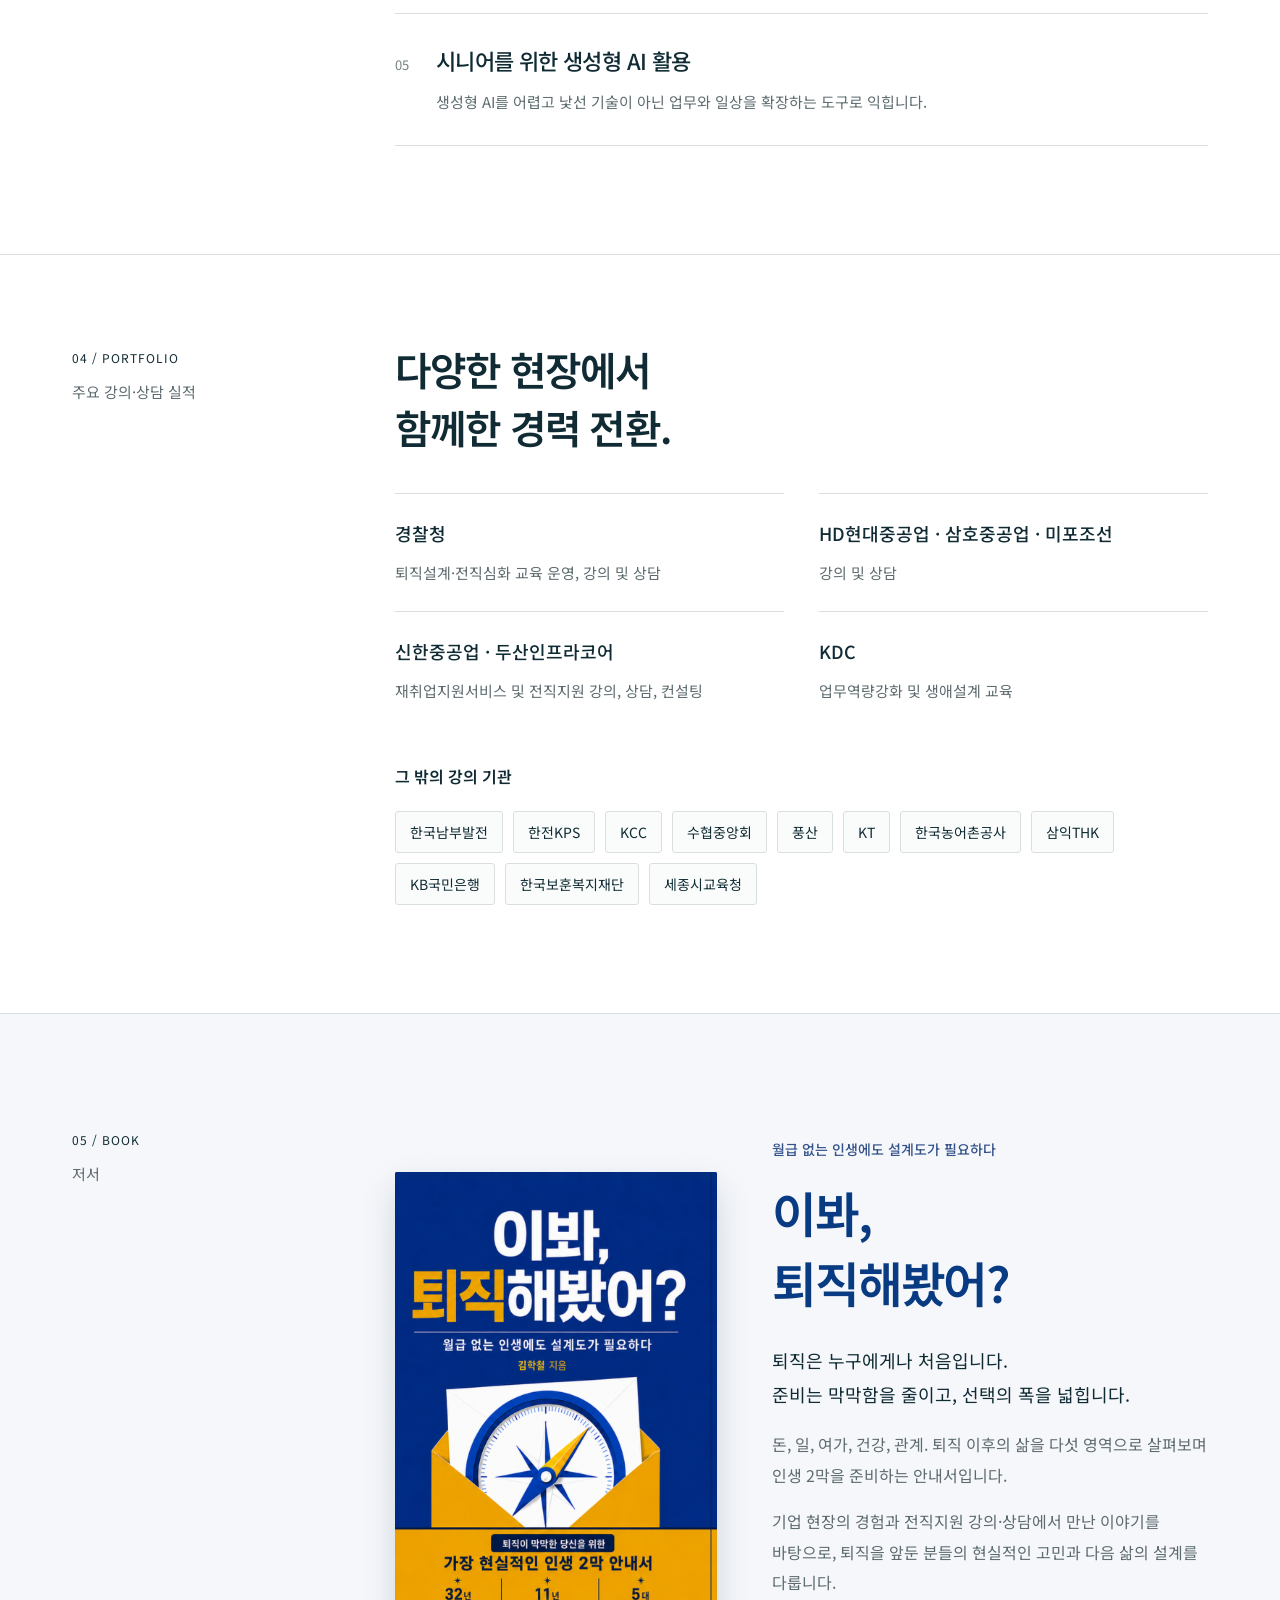
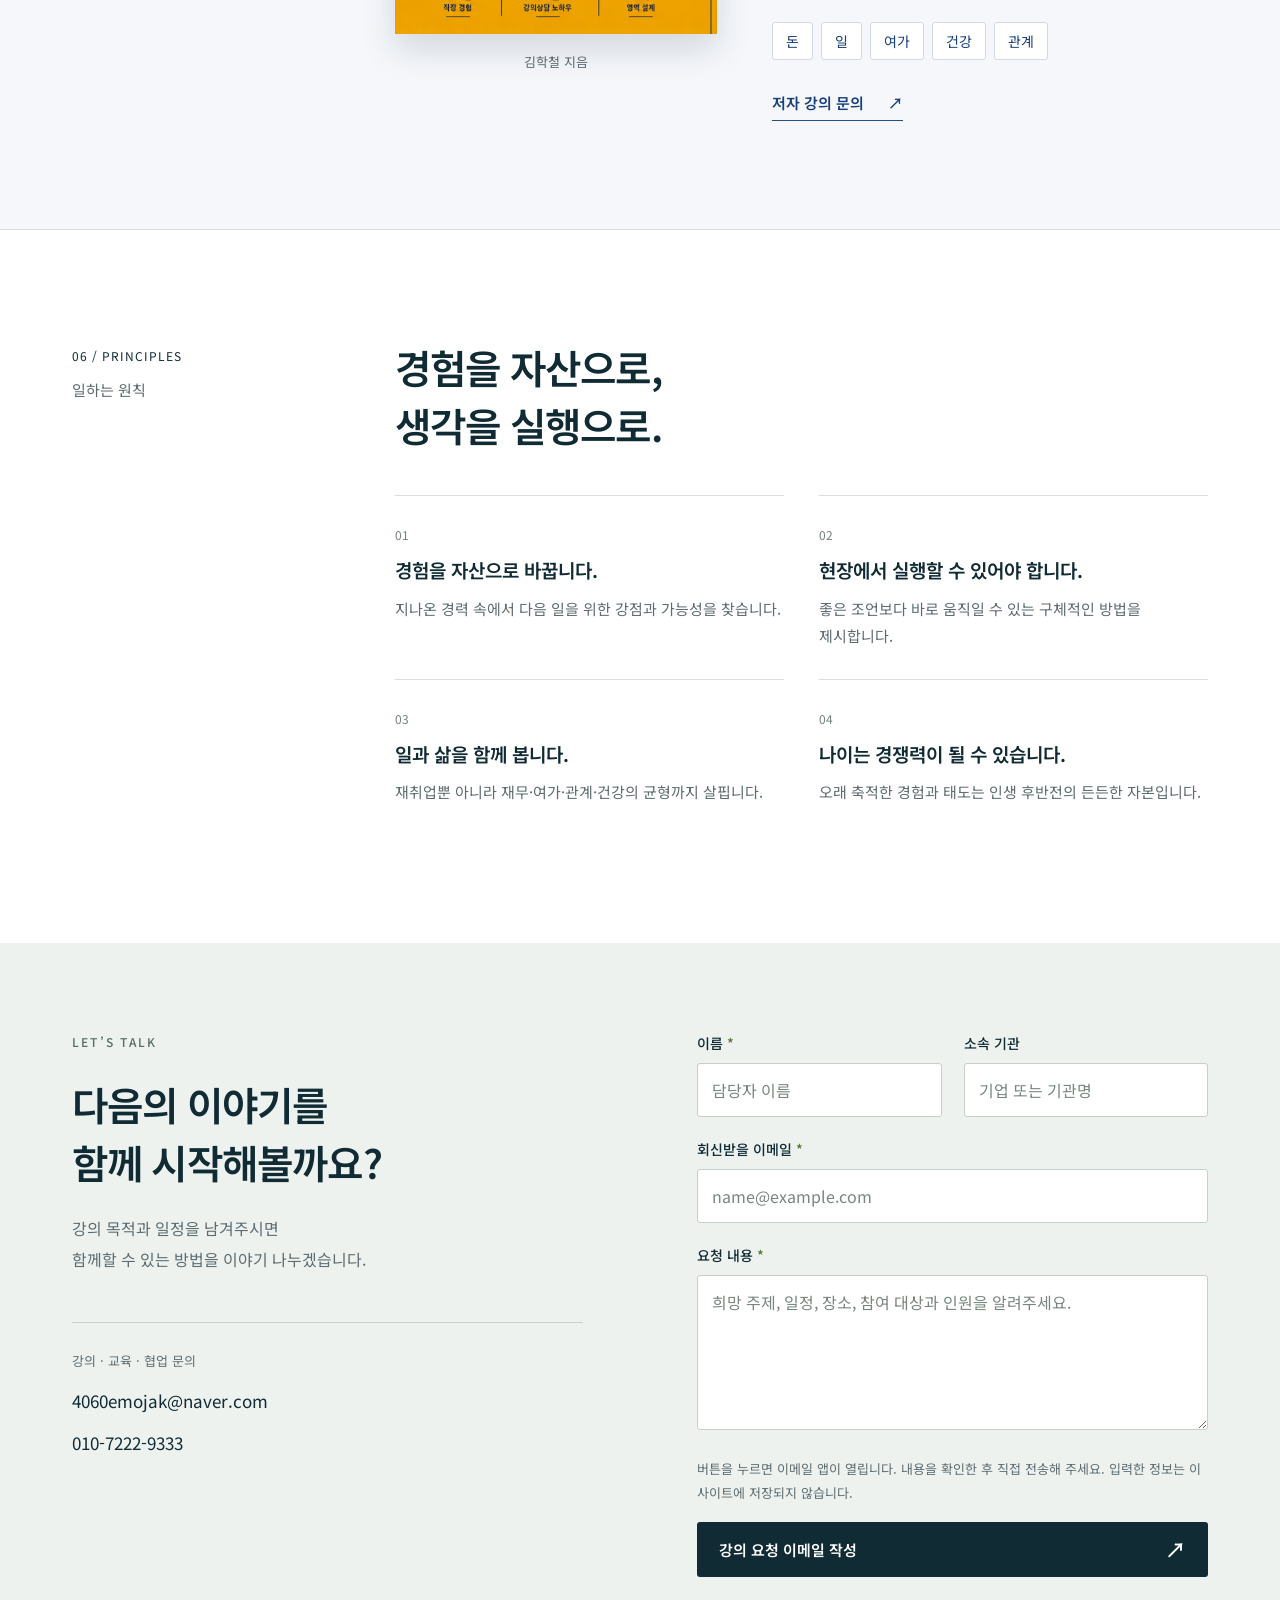
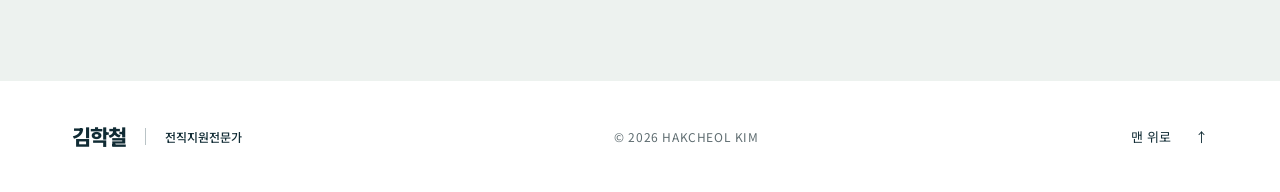
==== commit 1a563a05: "Update profile introduction copy" ====
--- a/website/index.html
+++ b/website/index.html
@@ -17,7 +17,7 @@
     </section>
     <section class="section about" id="about" aria-labelledby="about-title">
       <div class="section-label"><span>01 / ABOUT</span><span>소개</span></div>
-      <div class="section-content"><h2 id="about-title">현장을 이해하고,<br>다음 경력을 함께<br>설계합니다.</h2><div class="about-text"><p class="intro">안녕하세요.<br>전직지원전문가 <strong>김학철</strong>입니다.</p><p>건설 현장에서 엔지니어와 프로젝트 매니저로 32년을 일하고, 이후 11년간 퇴직예정자와 중장년의 경력전환을 돕는 강의·상담·교육 운영을 이어오고 있습니다.</p><p>저 역시 예기치 않은 희망퇴직을 경험했습니다. 그래서 전직과 퇴직 준비를 이론으로만 말하지 않습니다. 기업 현장, 조직 운영, 퇴직 이후의 삶을 직접 통과한 경험을 바탕으로 현실적인 다음 선택을 함께 찾습니다.</p></div></div>
+      <div class="section-content"><h2 id="about-title">현장을 이해하고,<br>다음 경력을 함께<br>설계합니다.</h2><div class="about-text"><p class="intro">안녕하세요.<br>전직지원전문가 <strong>김학철</strong>입니다.</p><p>현대중공업에서 32년간 엔지니어로 시작해 영업과 프로젝트 매니저(PM)까지 다양한 직무를 경험하며 건축시공기술사와 공학석사 학위를 취득하였습니다. 퇴직 후 중소기업 대표이사를 거쳐 직업상담사, 전직지원전문가, 도시농업관리사 등의 자격을 갖추면서 퇴직예정자와 중장년의 경력전환을 돕는 강의·상담·교육 운영을 이어오고 있습니다.</p><p>저 또한 전직을 경험한 사람으로서 인생 2막을 위한 전직과 퇴직 준비를 이론으로만 말하지 않습니다. 기업 현장, 조직 운영, 퇴직 이후의 삶을 직접 통과한 경험을 바탕으로 현실적인 &quot;다음 선택&quot;을 함께 찾습니다.</p></div></div>
     </section>
     <section class="section experience" id="experience" aria-labelledby="experience-title"><div class="section-label"><span>02 / EXPERIENCE</span><span>43년 경력과 전문성</span></div><div class="section-content"><h2 id="experience-title">기업 현장과<br>전직지원의 경험.</h2><div class="credentials-grid"><div><h3>걸어온 길</h3><ul class="career-list"><li><span>32년</span><div>현대그룹<small>건설현장 엔지니어 · 프로젝트 매니저 · 부장</small></div></li><li><span>4년</span><div>중소기업 대표이사<small>조직 운영 및 시스템 개선</small></div></li><li><span>11년</span><div>전직지원 전문가<small>퇴직예정자·중장년 대상 강의 · 상담 · 교육 운영</small></div></li><li><span>5천명</span><div>누적 강의·상담<small>한국능률협회 · 현대중공업 인재개발원 · 이음길 등</small></div></li><li><span>현재</span><div>희망리턴패키지 취업심화교육<small>폐업 소상공인 교육 운영 및 전직지원</small></div></li></ul></div><div><h3>자격·전문성</h3><ul class="qualification-list"><li>건축시공기술사</li><li>공학석사</li><li>직업상담사</li><li>전직지원전문가</li><li>도시농업관리사</li></ul></div></div></div></section>
     <section class="section lectures" id="lectures" aria-labelledby="lectures-title"><div class="section-label"><span>03 / LECTURES</span><span>강의·상담 분야</span></div><div class="section-content"><div class="section-heading"><h2 id="lectures-title">변화를 준비하는<br>분들을 위한 교육.</h2><p>참여 대상과 교육 목적에 맞춰<br>주제와 진행 방식을 협의합니다.</p></div><div class="topic-list"><article><span class="topic-number">01</span><div><h3>퇴직 전 3년과 인생 후반전 설계</h3><p>일·재무·여가·관계·건강을 함께 살피며 퇴직 이후의 삶을 구체적으로 설계합니다.</p></div></article><article><span class="topic-number">02</span><div><h3>중장년 재취업과 포트폴리오 커리어</h3><p>경력 진단과 직무 탐색부터 입사지원서·면접 준비까지 구직 실행을 돕습니다.</p></div></article><article><span class="topic-number">03</span><div><h3>강점 발견과 커리어앵커</h3><p>오래 쌓은 경험을 강점으로 재해석하고 자신에게 맞는 일의 방향을 찾습니다.</p></div></article><article><span class="topic-number">04</span><div><h3>회복탄력성과 변화관리</h3><p>예상하지 못한 변화에 흔들려도 다시 일어설 수 있는 태도와 실행 방법을 다룹니다.</p></div></article><article><span class="topic-number">05</span><div><h3>시니어를 위한 생성형 AI 활용</h3><p>생성형 AI를 어렵고 낯선 기술이 아닌 업무와 일상을 확장하는 도구로 익힙니다.</p></div></article></div></div></section>
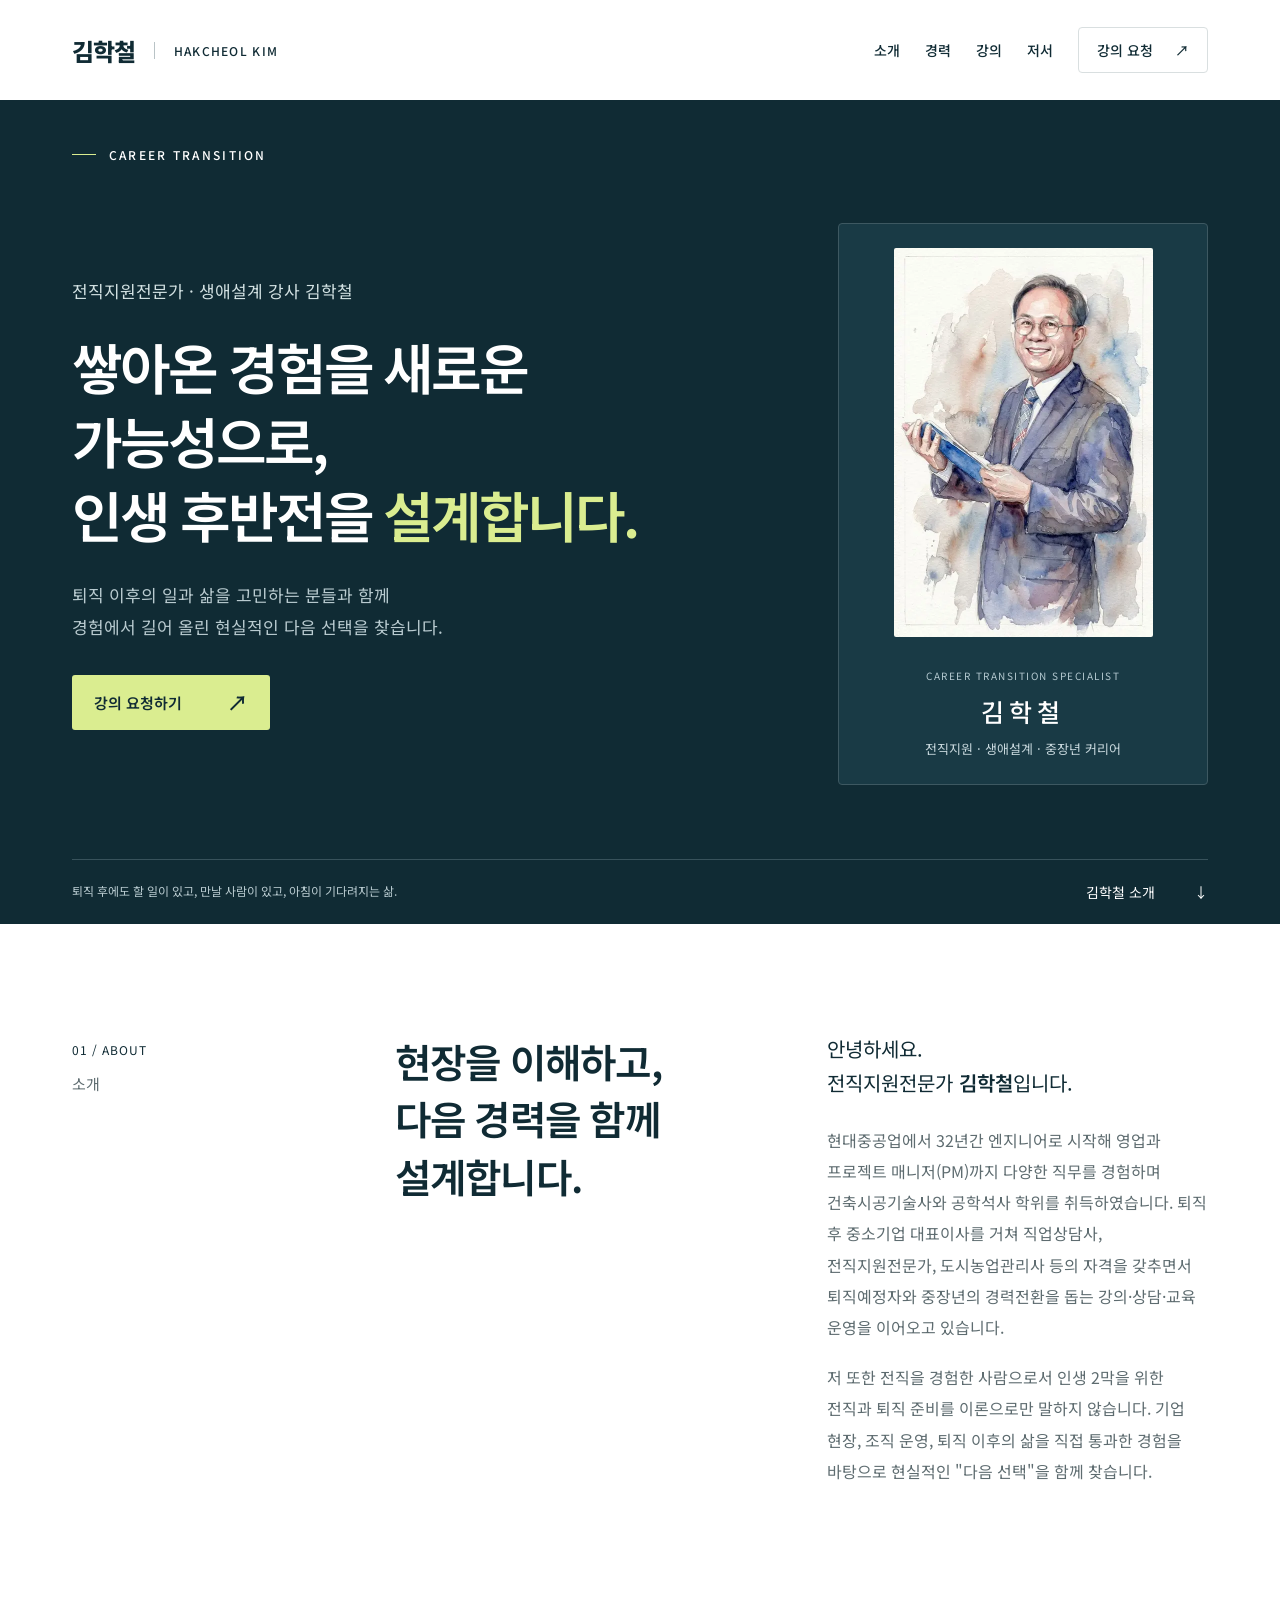
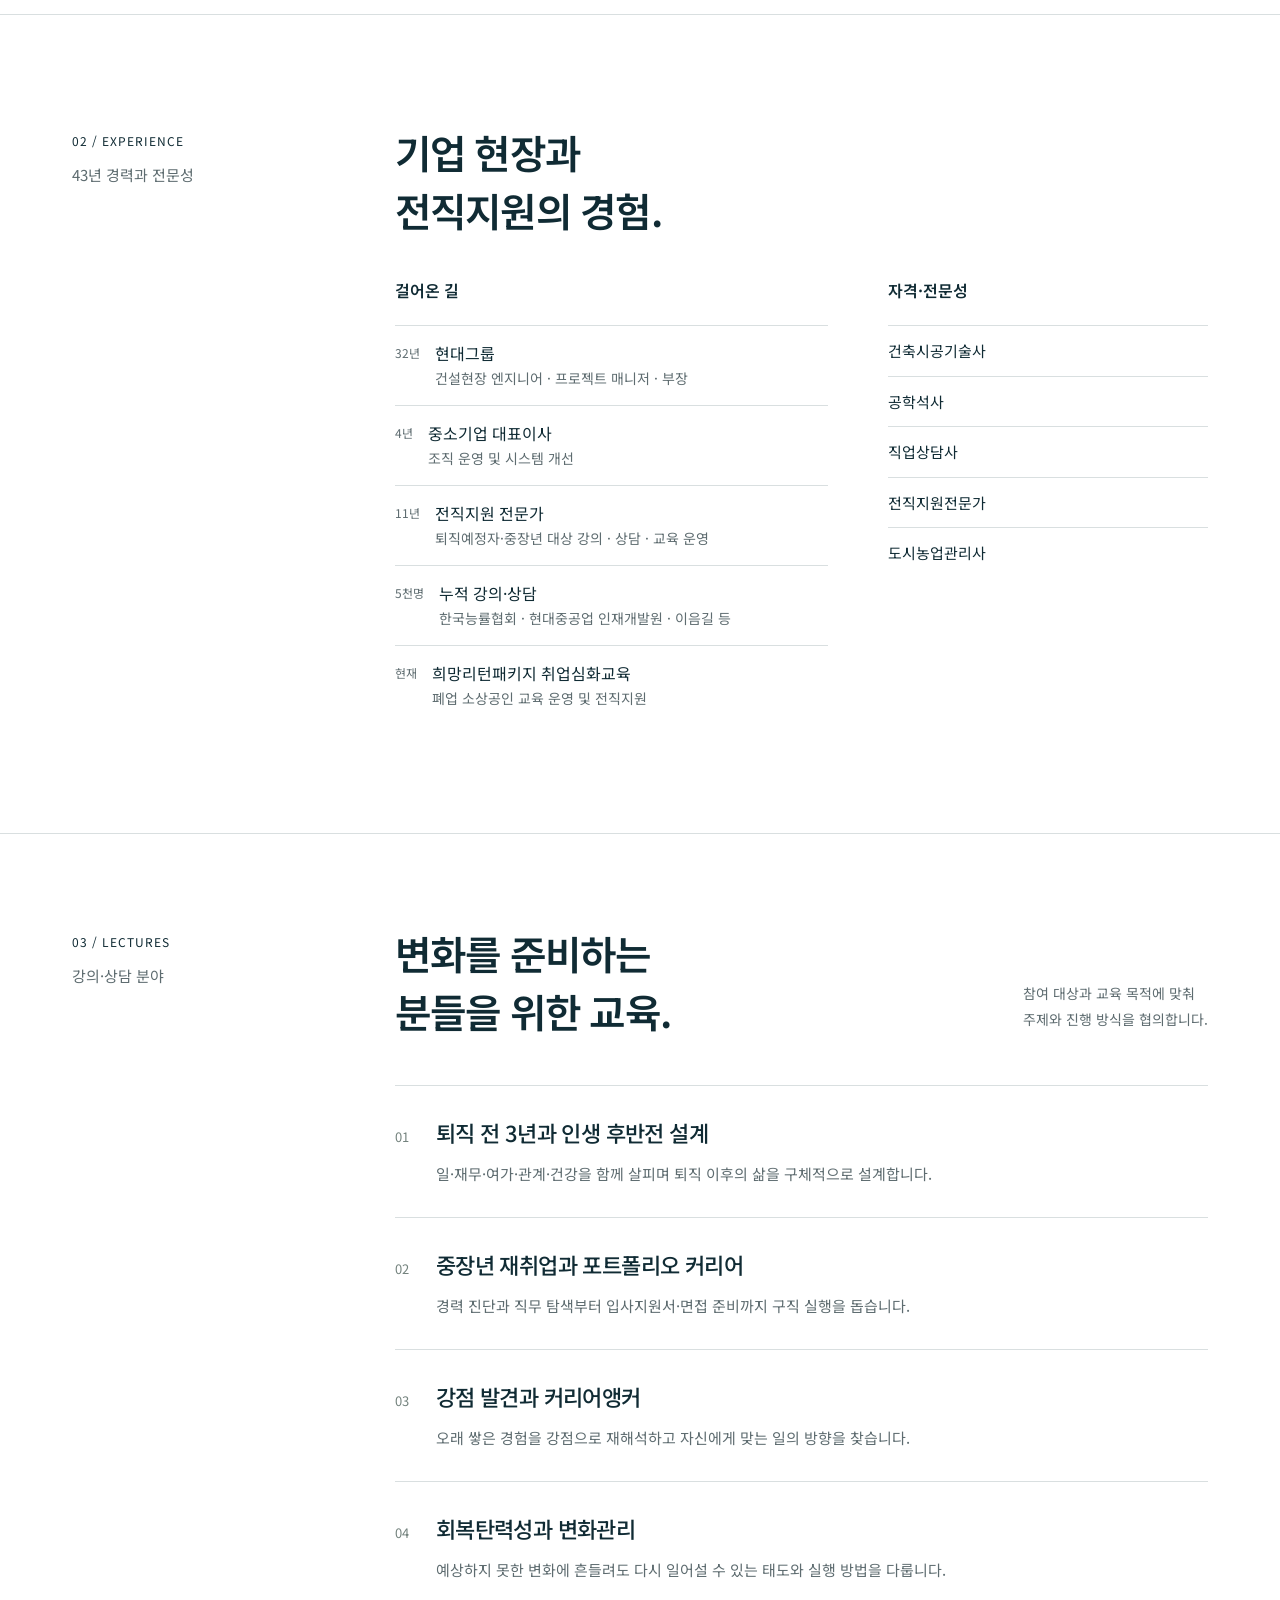
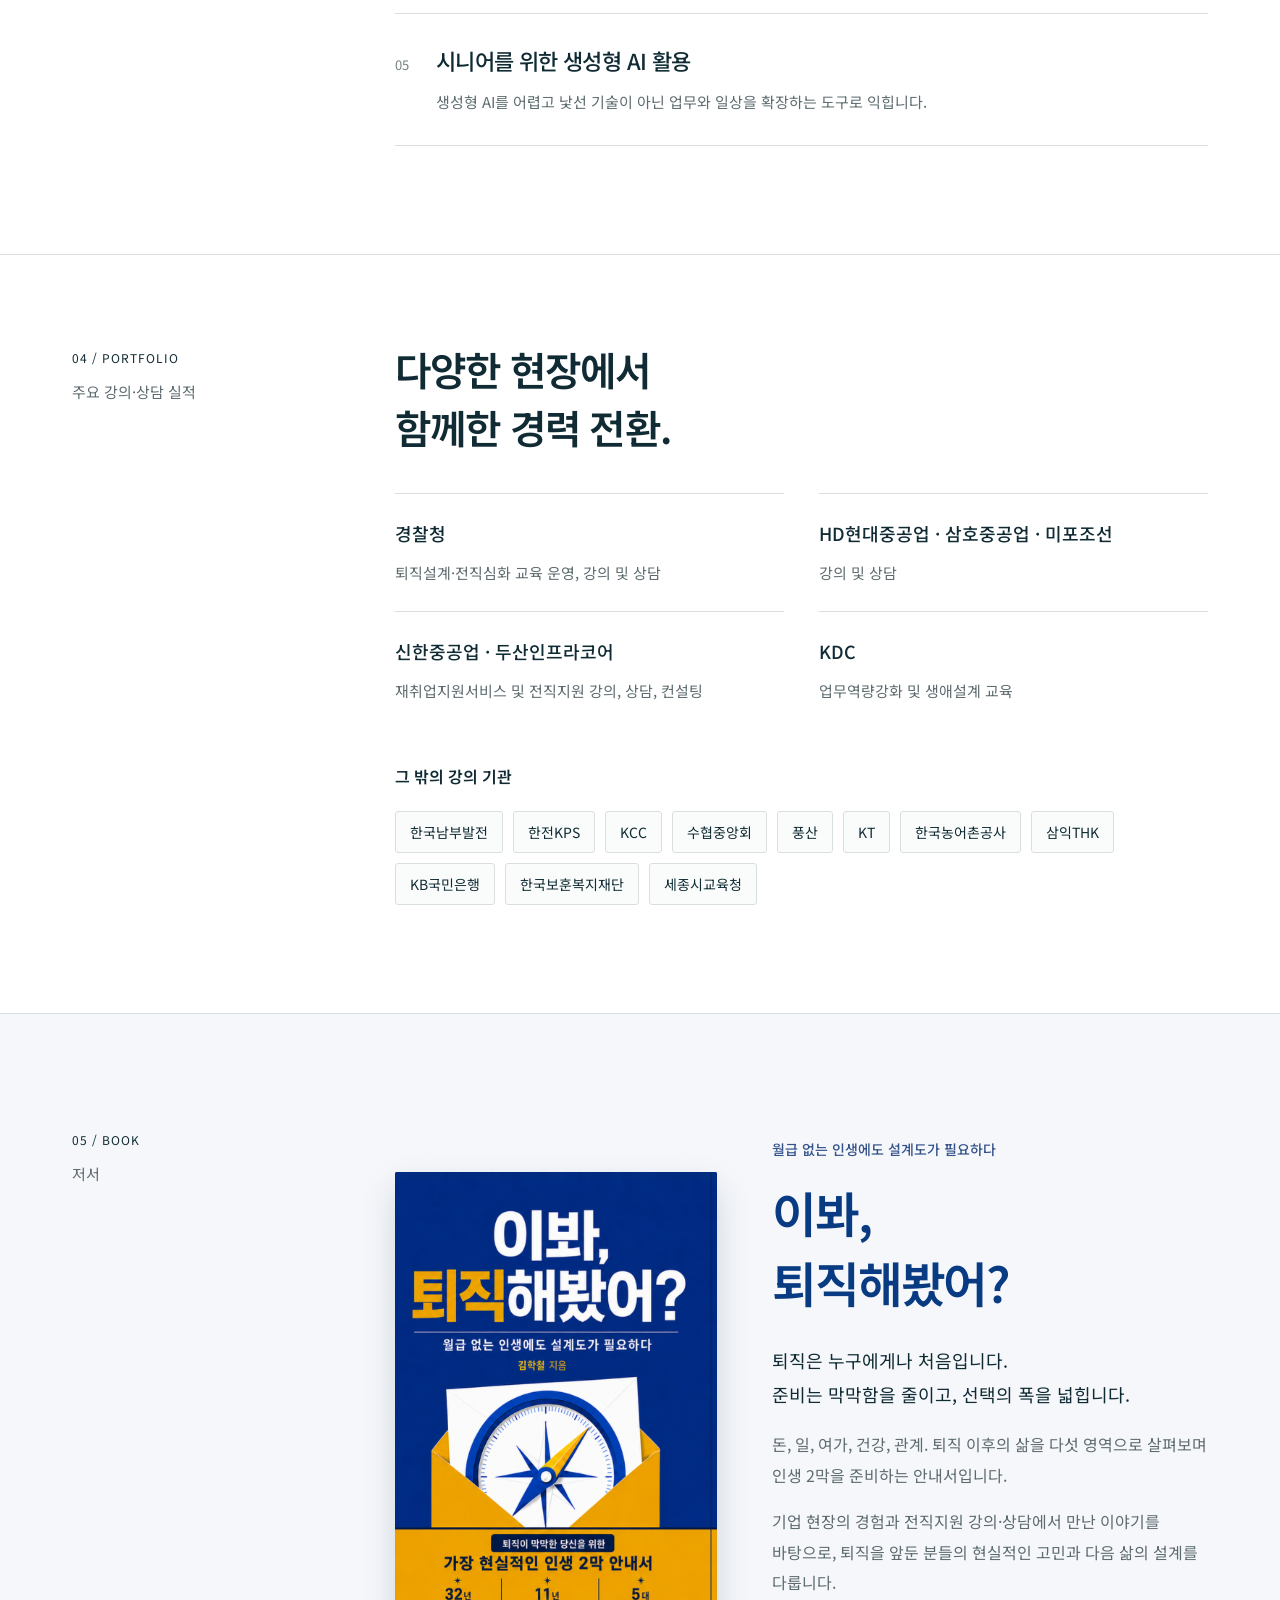
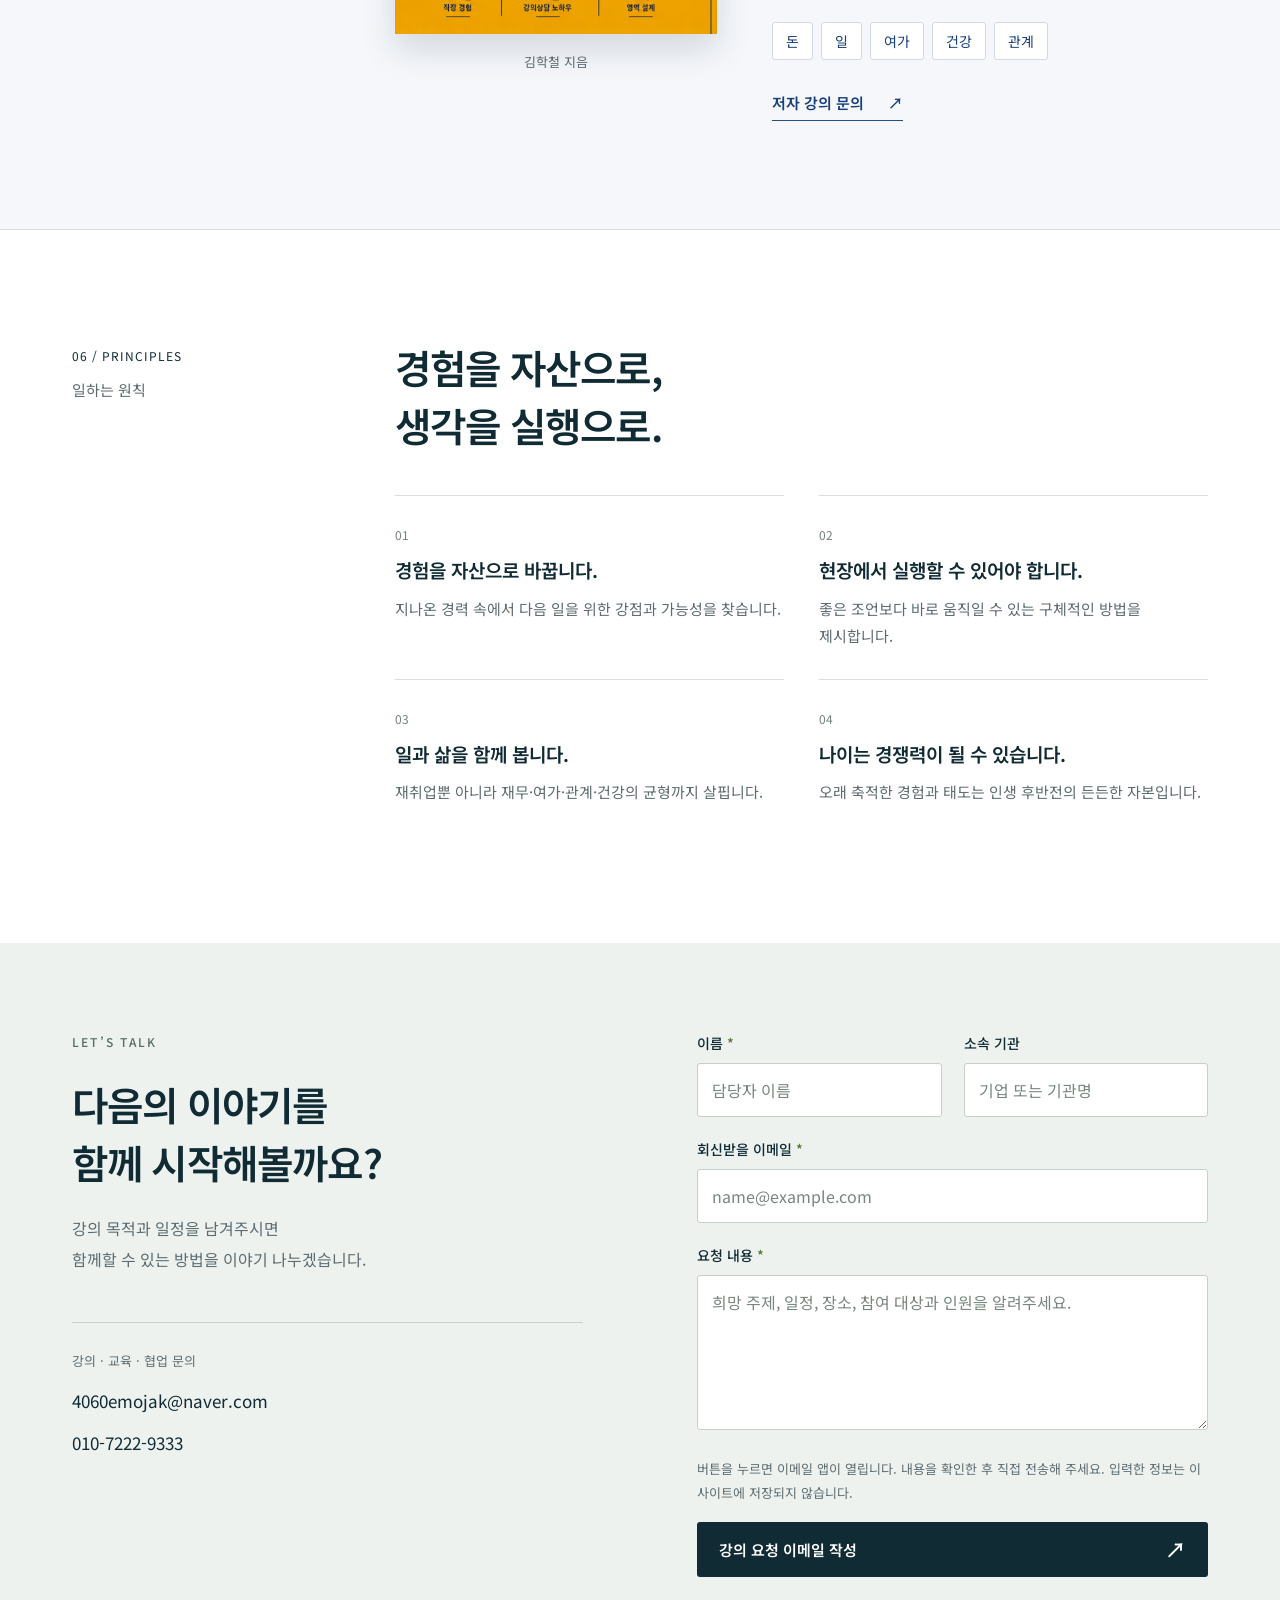
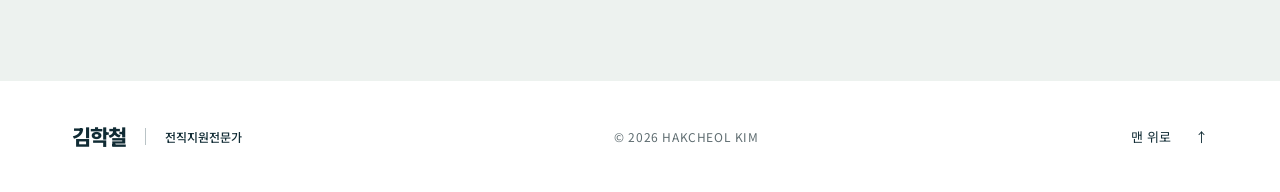
==== commit a912735a: "Update homepage hero message" ====
--- a/website/index.html
+++ b/website/index.html
@@ -13,7 +13,7 @@
   <header class="header"><a class="brand" href="#" aria-label="김학철 홈">김학철<span>HAKCHEOL KIM</span></a><nav aria-label="주요 메뉴"><a href="#about">소개</a><a href="#experience">경력</a><a href="#lectures">강의</a><a href="#book">저서</a><a class="nav-contact" href="#contact">강의 요청 <span aria-hidden="true">↗</span></a></nav></header>
   <main id="main">
     <section class="hero" aria-labelledby="hero-title">
-      <div class="hero-inner"><p class="eyebrow"><span class="small-line"></span> CAREER TRANSITION</p><div class="hero-grid"><div><p class="role">전직지원전문가 · 생애설계 강사 김학철</p><h1 id="hero-title">43년의 현장 경험으로,<br>인생 후반전을 <em>설계합니다.</em></h1><p class="hero-copy">퇴직 이후의 일과 삶을 고민하는 분들과 함께<br>경험에서 길어 올린 현실적인 다음 선택을 찾습니다.</p><a class="button lime" href="#contact">강의 요청하기 <span aria-hidden="true">↗</span></a></div><figure class="profile-card"><img src="assets/kim-hakcheol.webp" alt="자료를 들고 미소 짓는 전직지원전문가 김학철의 수채화 초상" width="518" height="777" fetchpriority="high"><figcaption><span>CAREER TRANSITION SPECIALIST</span><strong>김학철</strong><p>전직지원 · 생애설계 · 중장년 커리어</p></figcaption></figure></div><div class="hero-bottom"><span>퇴직 후에도 할 일이 있고, 만날 사람이 있고, 아침이 기다려지는 삶.</span><a href="#about">김학철 소개 <span aria-hidden="true">↓</span></a></div></div>
+      <div class="hero-inner"><p class="eyebrow"><span class="small-line"></span> CAREER TRANSITION</p><div class="hero-grid"><div><p class="role">전직지원전문가 · 생애설계 강사 김학철</p><h1 id="hero-title">쌓아온 경험을 새로운 가능성으로,<br>인생 후반전을 <em>설계합니다.</em></h1><p class="hero-copy">퇴직 이후의 일과 삶을 고민하는 분들과 함께<br>경험에서 길어 올린 현실적인 다음 선택을 찾습니다.</p><a class="button lime" href="#contact">강의 요청하기 <span aria-hidden="true">↗</span></a></div><figure class="profile-card"><img src="assets/kim-hakcheol.webp" alt="자료를 들고 미소 짓는 전직지원전문가 김학철의 수채화 초상" width="518" height="777" fetchpriority="high"><figcaption><span>CAREER TRANSITION SPECIALIST</span><strong>김학철</strong><p>전직지원 · 생애설계 · 중장년 커리어</p></figcaption></figure></div><div class="hero-bottom"><span>퇴직 후에도 할 일이 있고, 만날 사람이 있고, 아침이 기다려지는 삶.</span><a href="#about">김학철 소개 <span aria-hidden="true">↓</span></a></div></div>
     </section>
     <section class="section about" id="about" aria-labelledby="about-title">
       <div class="section-label"><span>01 / ABOUT</span><span>소개</span></div>
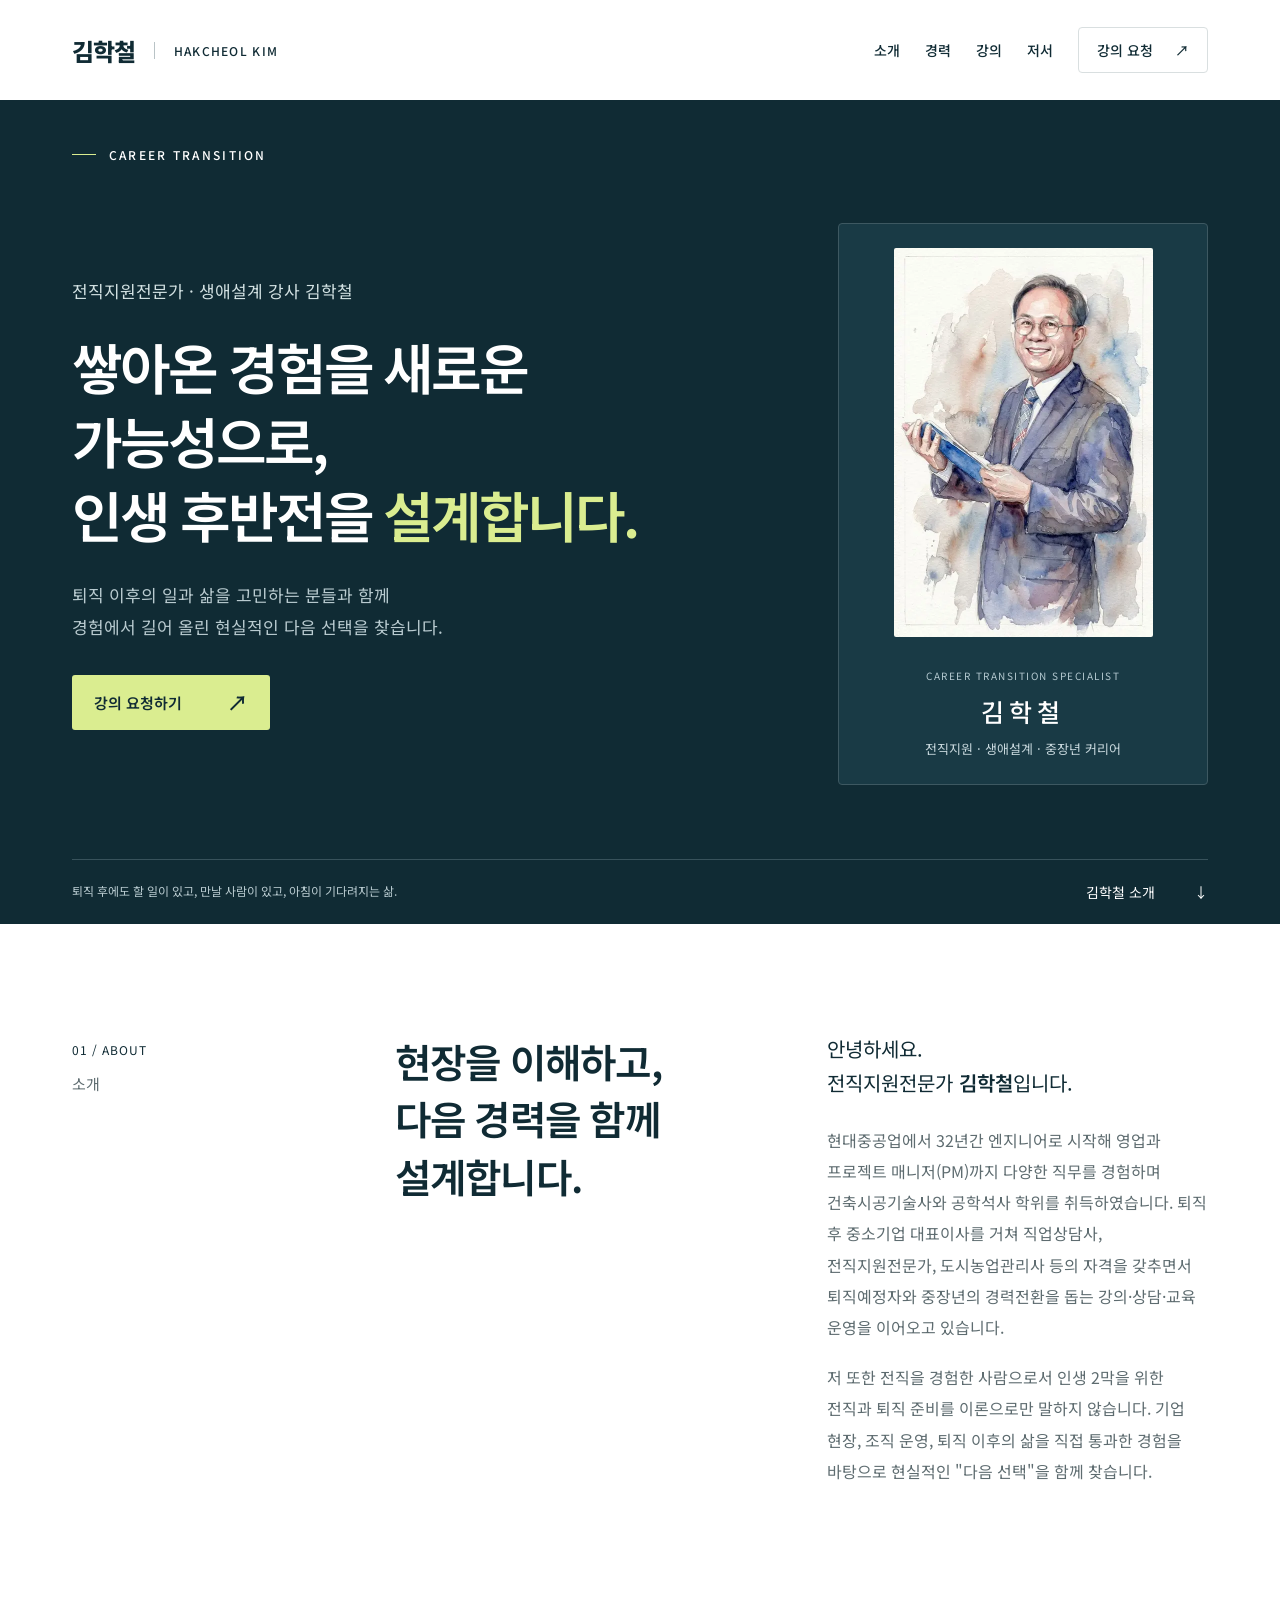
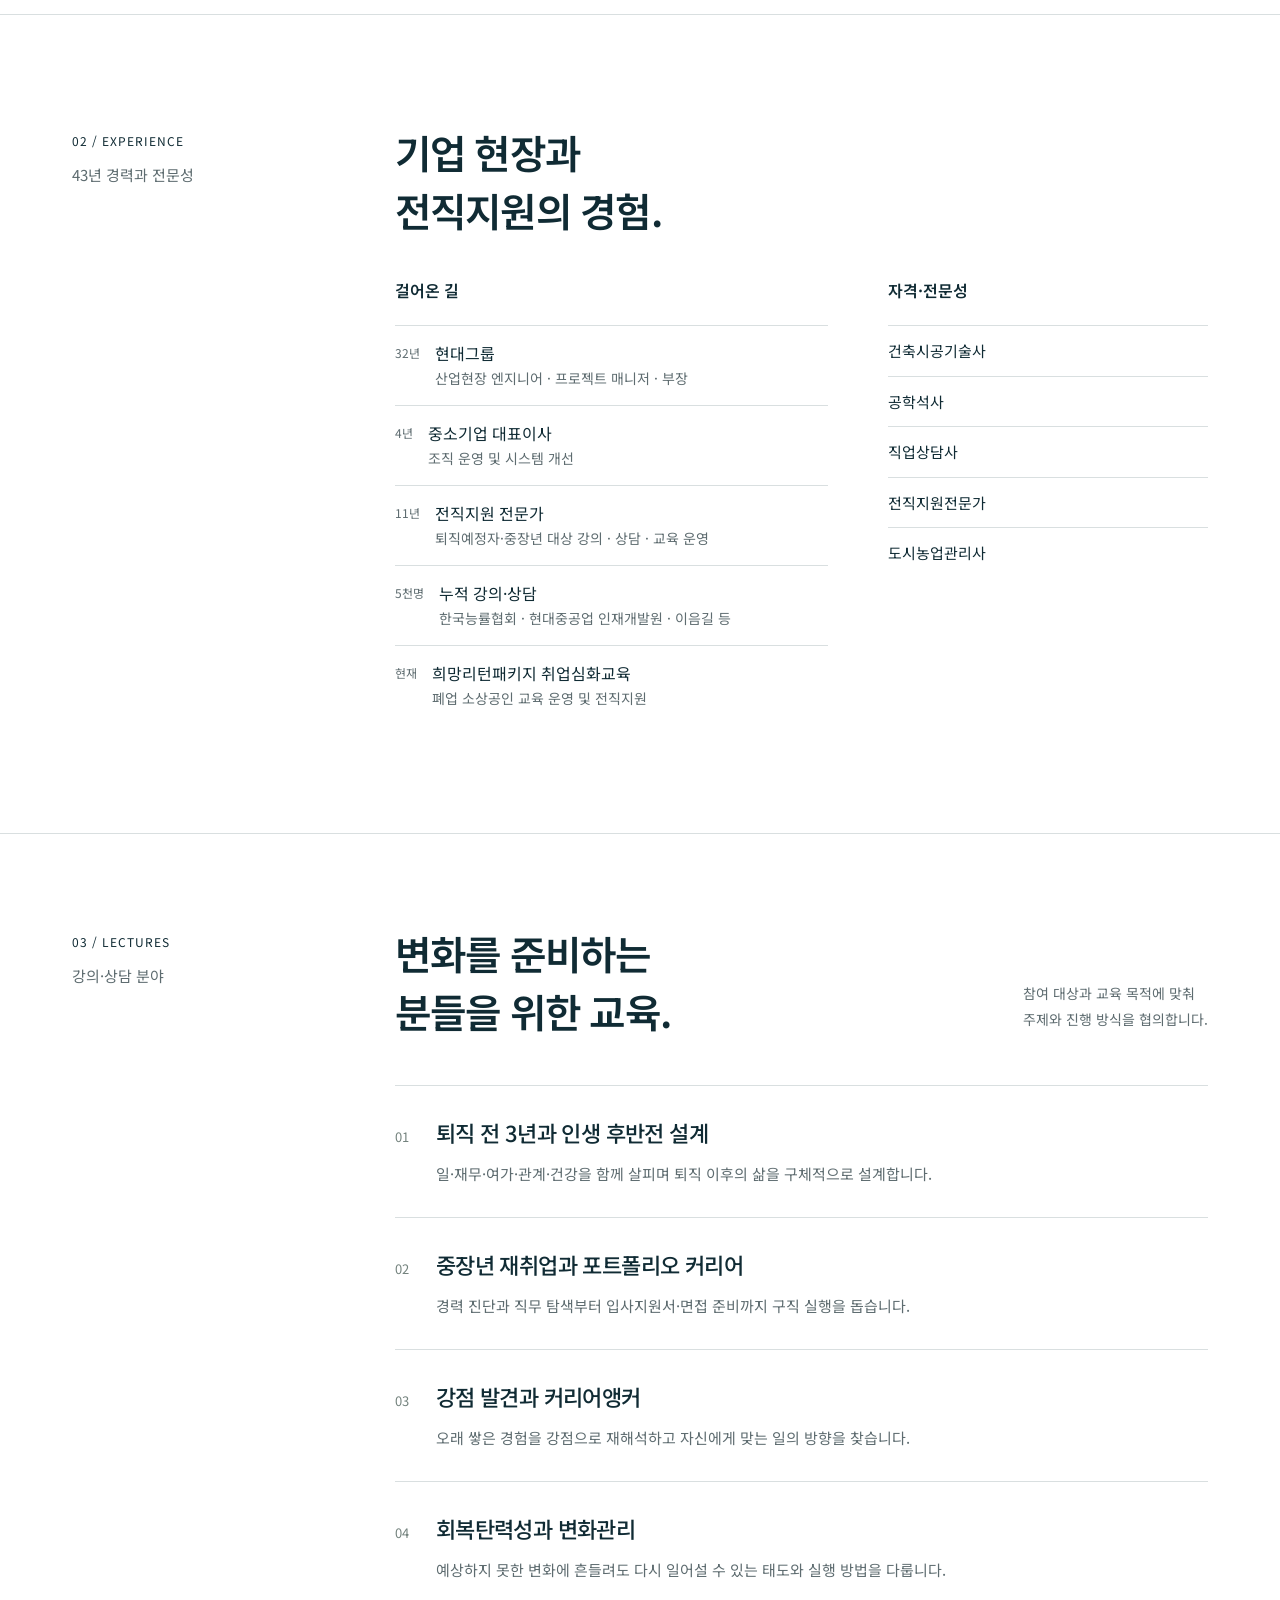
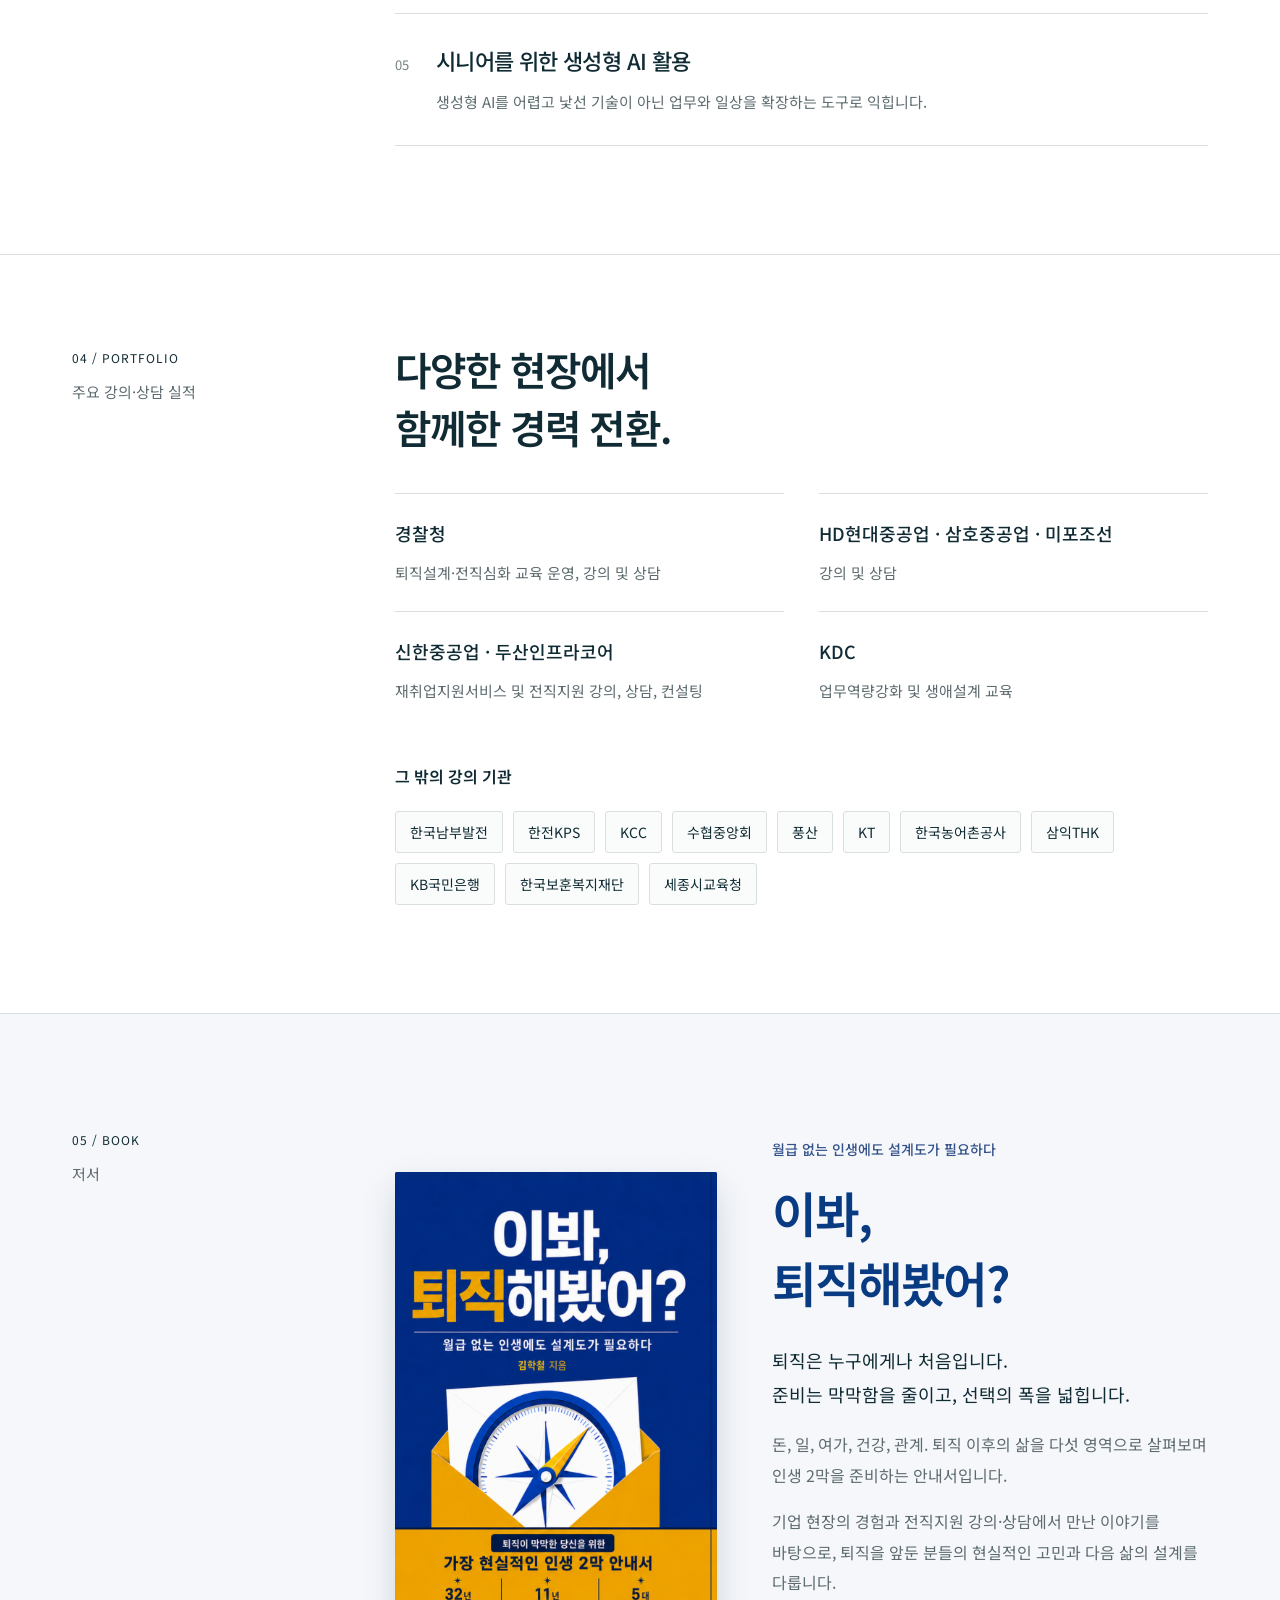
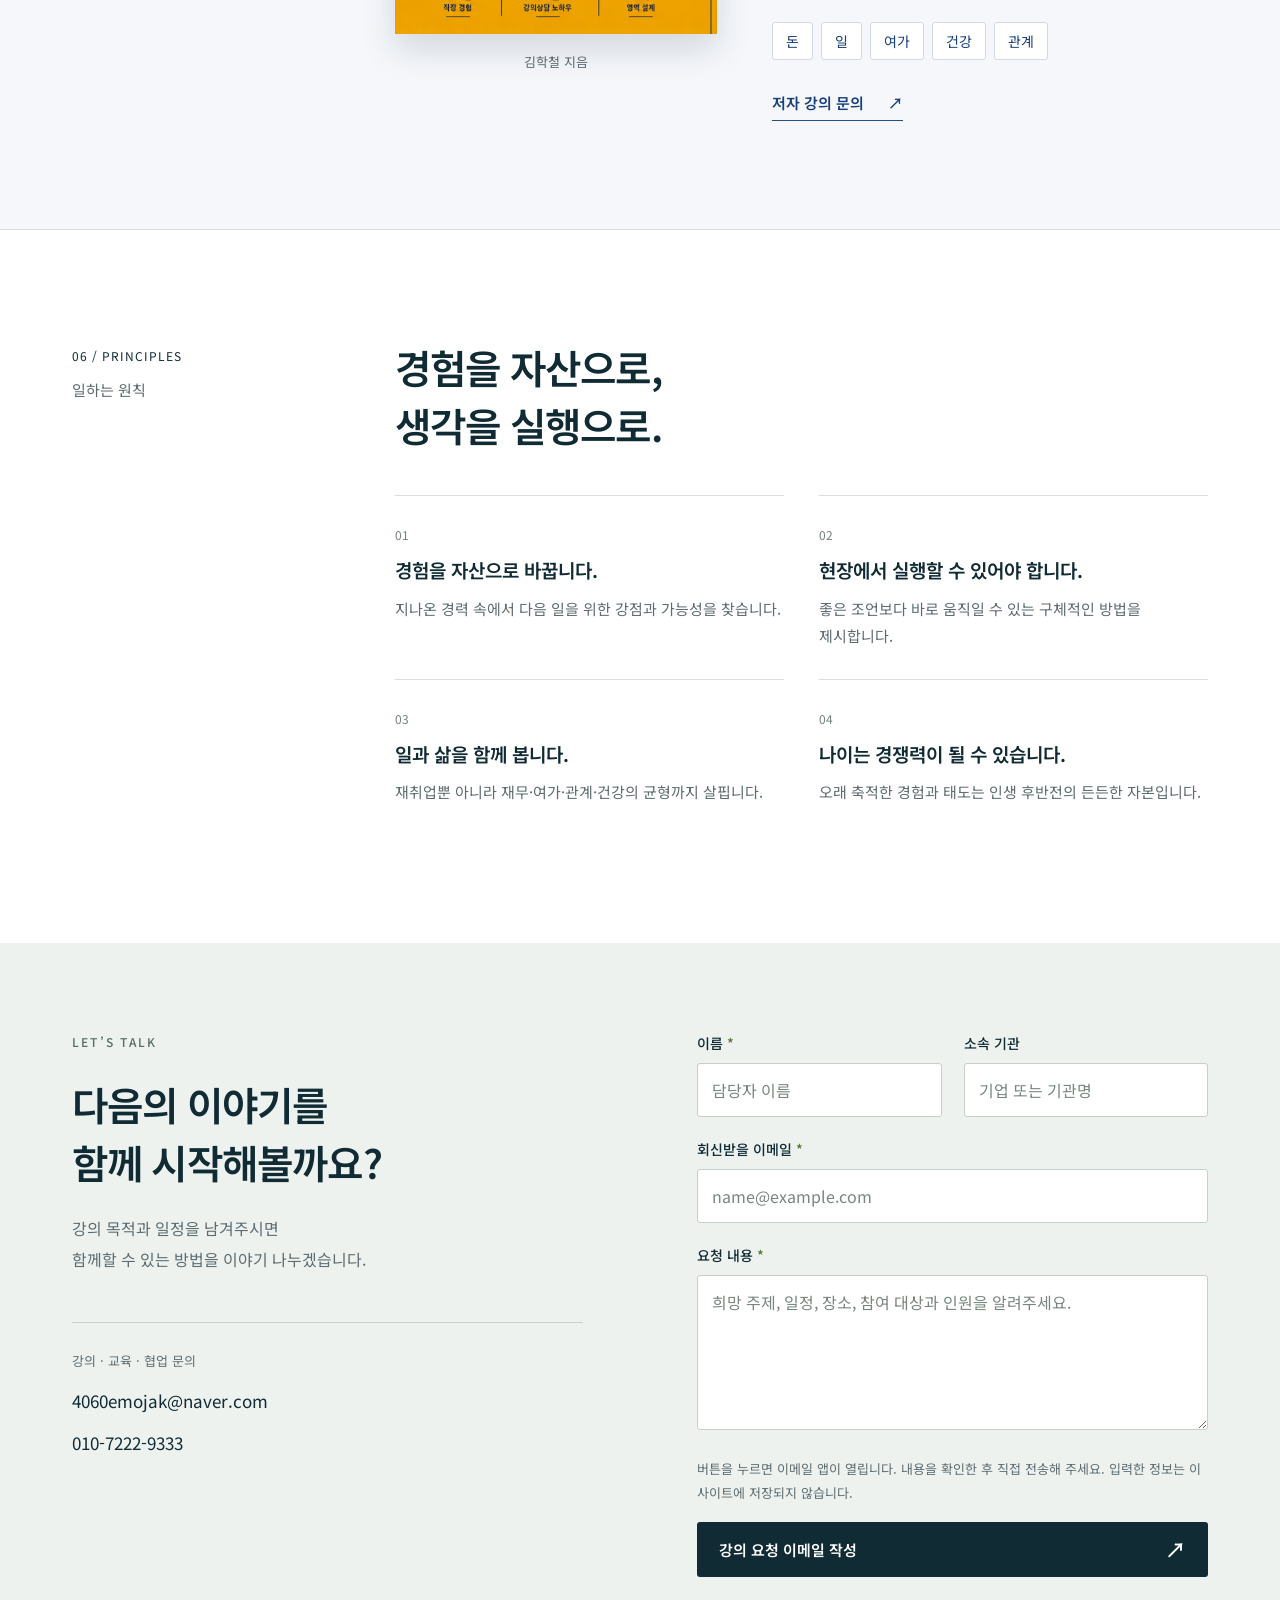
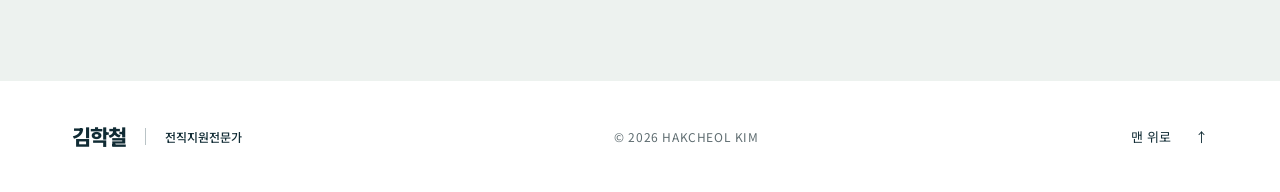
==== commit 9c68b89e: "Update career wording to industrial field" ====
--- a/website/index.html
+++ b/website/index.html
@@ -19,7 +19,7 @@
       <div class="section-label"><span>01 / ABOUT</span><span>소개</span></div>
       <div class="section-content"><h2 id="about-title">현장을 이해하고,<br>다음 경력을 함께<br>설계합니다.</h2><div class="about-text"><p class="intro">안녕하세요.<br>전직지원전문가 <strong>김학철</strong>입니다.</p><p>현대중공업에서 32년간 엔지니어로 시작해 영업과 프로젝트 매니저(PM)까지 다양한 직무를 경험하며 건축시공기술사와 공학석사 학위를 취득하였습니다. 퇴직 후 중소기업 대표이사를 거쳐 직업상담사, 전직지원전문가, 도시농업관리사 등의 자격을 갖추면서 퇴직예정자와 중장년의 경력전환을 돕는 강의·상담·교육 운영을 이어오고 있습니다.</p><p>저 또한 전직을 경험한 사람으로서 인생 2막을 위한 전직과 퇴직 준비를 이론으로만 말하지 않습니다. 기업 현장, 조직 운영, 퇴직 이후의 삶을 직접 통과한 경험을 바탕으로 현실적인 &quot;다음 선택&quot;을 함께 찾습니다.</p></div></div>
     </section>
-    <section class="section experience" id="experience" aria-labelledby="experience-title"><div class="section-label"><span>02 / EXPERIENCE</span><span>43년 경력과 전문성</span></div><div class="section-content"><h2 id="experience-title">기업 현장과<br>전직지원의 경험.</h2><div class="credentials-grid"><div><h3>걸어온 길</h3><ul class="career-list"><li><span>32년</span><div>현대그룹<small>건설현장 엔지니어 · 프로젝트 매니저 · 부장</small></div></li><li><span>4년</span><div>중소기업 대표이사<small>조직 운영 및 시스템 개선</small></div></li><li><span>11년</span><div>전직지원 전문가<small>퇴직예정자·중장년 대상 강의 · 상담 · 교육 운영</small></div></li><li><span>5천명</span><div>누적 강의·상담<small>한국능률협회 · 현대중공업 인재개발원 · 이음길 등</small></div></li><li><span>현재</span><div>희망리턴패키지 취업심화교육<small>폐업 소상공인 교육 운영 및 전직지원</small></div></li></ul></div><div><h3>자격·전문성</h3><ul class="qualification-list"><li>건축시공기술사</li><li>공학석사</li><li>직업상담사</li><li>전직지원전문가</li><li>도시농업관리사</li></ul></div></div></div></section>
+    <section class="section experience" id="experience" aria-labelledby="experience-title"><div class="section-label"><span>02 / EXPERIENCE</span><span>43년 경력과 전문성</span></div><div class="section-content"><h2 id="experience-title">기업 현장과<br>전직지원의 경험.</h2><div class="credentials-grid"><div><h3>걸어온 길</h3><ul class="career-list"><li><span>32년</span><div>현대그룹<small>산업현장 엔지니어 · 프로젝트 매니저 · 부장</small></div></li><li><span>4년</span><div>중소기업 대표이사<small>조직 운영 및 시스템 개선</small></div></li><li><span>11년</span><div>전직지원 전문가<small>퇴직예정자·중장년 대상 강의 · 상담 · 교육 운영</small></div></li><li><span>5천명</span><div>누적 강의·상담<small>한국능률협회 · 현대중공업 인재개발원 · 이음길 등</small></div></li><li><span>현재</span><div>희망리턴패키지 취업심화교육<small>폐업 소상공인 교육 운영 및 전직지원</small></div></li></ul></div><div><h3>자격·전문성</h3><ul class="qualification-list"><li>건축시공기술사</li><li>공학석사</li><li>직업상담사</li><li>전직지원전문가</li><li>도시농업관리사</li></ul></div></div></div></section>
     <section class="section lectures" id="lectures" aria-labelledby="lectures-title"><div class="section-label"><span>03 / LECTURES</span><span>강의·상담 분야</span></div><div class="section-content"><div class="section-heading"><h2 id="lectures-title">변화를 준비하는<br>분들을 위한 교육.</h2><p>참여 대상과 교육 목적에 맞춰<br>주제와 진행 방식을 협의합니다.</p></div><div class="topic-list"><article><span class="topic-number">01</span><div><h3>퇴직 전 3년과 인생 후반전 설계</h3><p>일·재무·여가·관계·건강을 함께 살피며 퇴직 이후의 삶을 구체적으로 설계합니다.</p></div></article><article><span class="topic-number">02</span><div><h3>중장년 재취업과 포트폴리오 커리어</h3><p>경력 진단과 직무 탐색부터 입사지원서·면접 준비까지 구직 실행을 돕습니다.</p></div></article><article><span class="topic-number">03</span><div><h3>강점 발견과 커리어앵커</h3><p>오래 쌓은 경험을 강점으로 재해석하고 자신에게 맞는 일의 방향을 찾습니다.</p></div></article><article><span class="topic-number">04</span><div><h3>회복탄력성과 변화관리</h3><p>예상하지 못한 변화에 흔들려도 다시 일어설 수 있는 태도와 실행 방법을 다룹니다.</p></div></article><article><span class="topic-number">05</span><div><h3>시니어를 위한 생성형 AI 활용</h3><p>생성형 AI를 어렵고 낯선 기술이 아닌 업무와 일상을 확장하는 도구로 익힙니다.</p></div></article></div></div></section>
     <section class="section portfolio" id="portfolio" aria-labelledby="portfolio-title"><div class="section-label"><span>04 / PORTFOLIO</span><span>주요 강의·상담 실적</span></div><div class="section-content"><h2 id="portfolio-title">다양한 현장에서<br>함께한 경력 전환.</h2><div class="engagements"><article><h3>경찰청</h3><p>퇴직설계·전직심화 교육 운영, 강의 및 상담</p></article><article><h3>HD현대중공업 · 삼호중공업 · 미포조선</h3><p>강의 및 상담</p></article><article><h3>신한중공업 · 두산인프라코어</h3><p>재취업지원서비스 및 전직지원 강의, 상담, 컨설팅</p></article><article><h3>KDC</h3><p>업무역량강화 및 생애설계 교육</p></article></div><h3 class="other-clients-title">그 밖의 강의 기관</h3><ul class="client-list"><li>한국남부발전</li><li>한전KPS</li><li>KCC</li><li>수협중앙회</li><li>풍산</li><li>KT</li><li>한국농어촌공사</li><li>삼익THK</li><li>KB국민은행</li><li>한국보훈복지재단</li><li>세종시교육청</li></ul></div></section>
     <section class="section book" id="book" aria-labelledby="book-title"><div class="section-label"><span>05 / BOOK</span><span>저서</span></div><div class="section-content book-layout"><figure class="book-figure"><div class="book-cover"><img src="assets/book-cover.jpg" alt="김학철 저서 이봐, 퇴직해봤어? 앞표지. 부제: 월급 없는 인생에도 설계도가 필요하다" loading="lazy" width="6099" height="2551"></div><figcaption>김학철 지음</figcaption></figure><div class="book-copy"><p class="book-kicker">월급 없는 인생에도 설계도가 필요하다</p><h2 id="book-title">이봐,<br>퇴직해봤어?</h2><p class="book-lead">퇴직은 누구에게나 처음입니다.<br>준비는 막막함을 줄이고, 선택의 폭을 넓힙니다.</p><p>돈, 일, 여가, 건강, 관계. 퇴직 이후의 삶을 다섯 영역으로 살펴보며 인생 2막을 준비하는 안내서입니다.</p><p>기업 현장의 경험과 전직지원 강의·상담에서 만난 이야기를 바탕으로, 퇴직을 앞둔 분들의 현실적인 고민과 다음 삶의 설계를 다룹니다.</p><ul class="book-themes" aria-label="책에서 다루는 다섯 영역"><li>돈</li><li>일</li><li>여가</li><li>건강</li><li>관계</li></ul><a class="book-contact" href="#contact">저자 강의 문의 <span aria-hidden="true">↗</span></a></div></div></section>
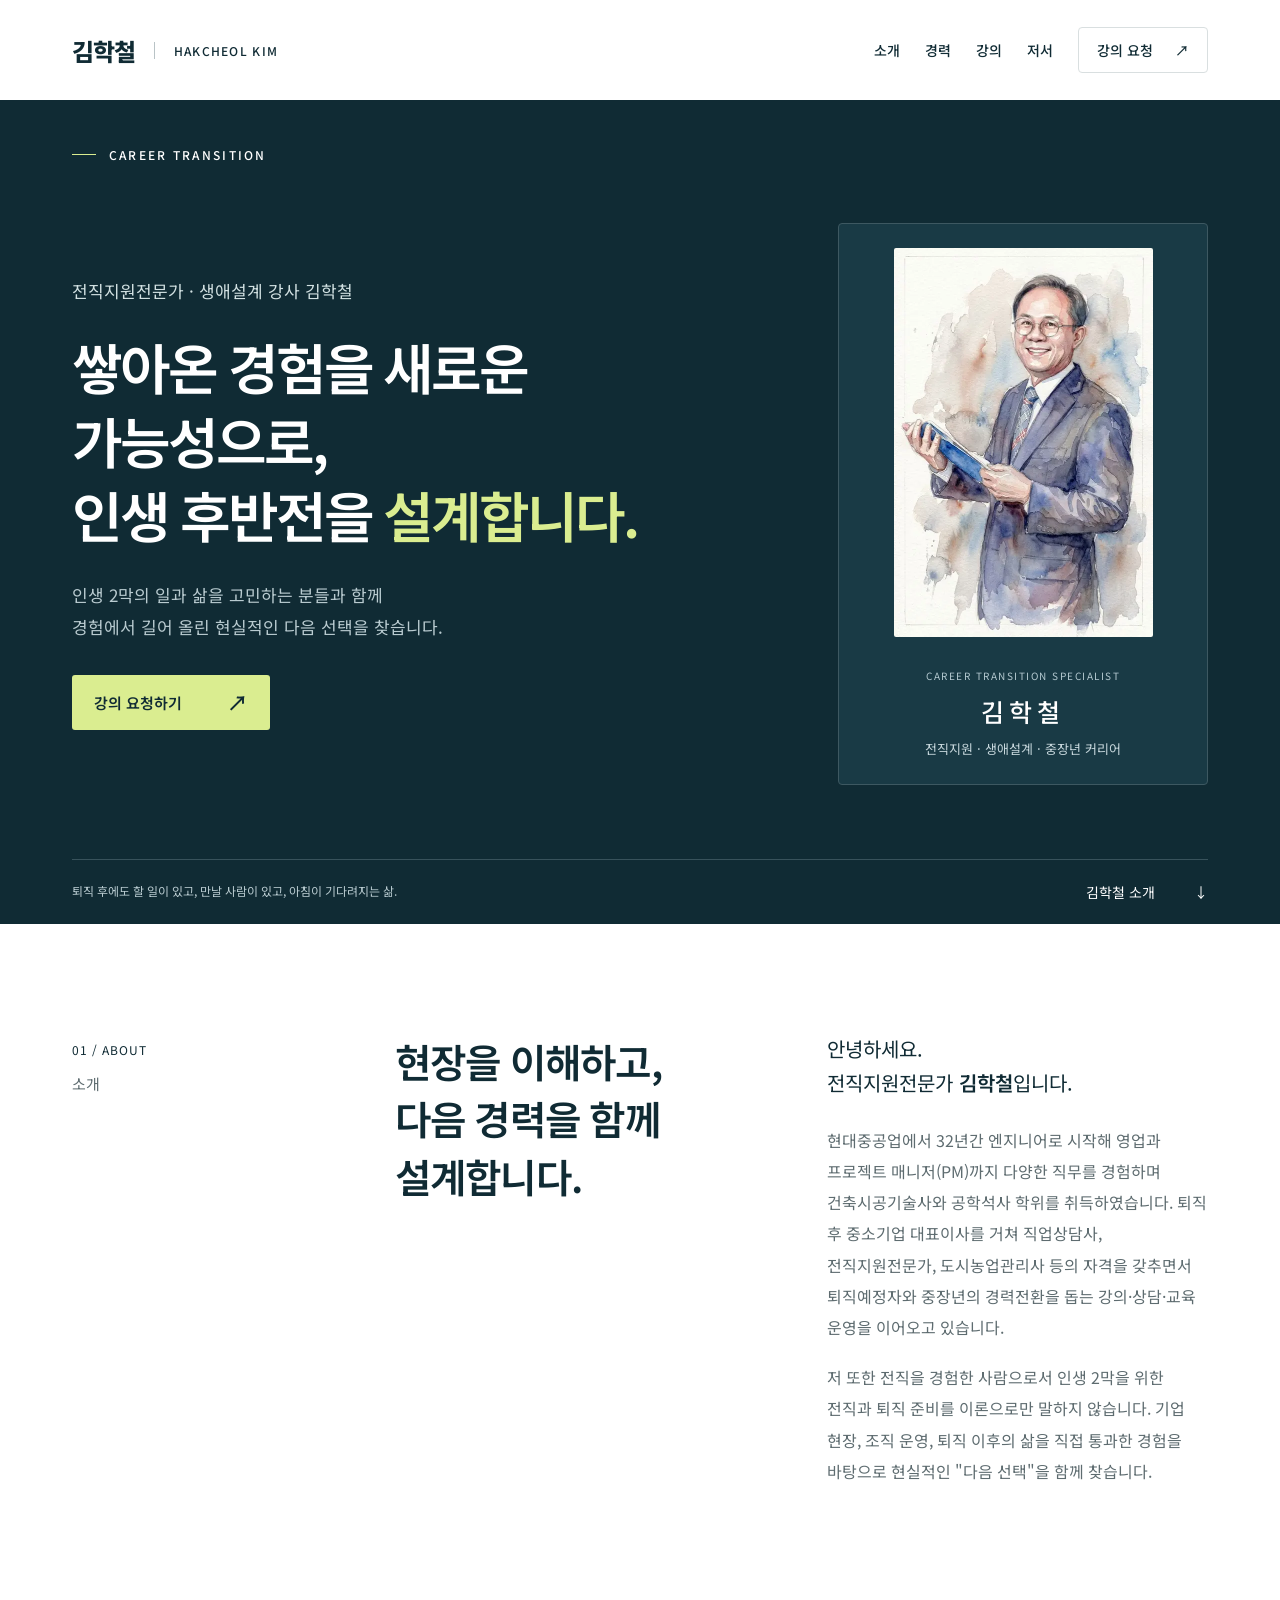
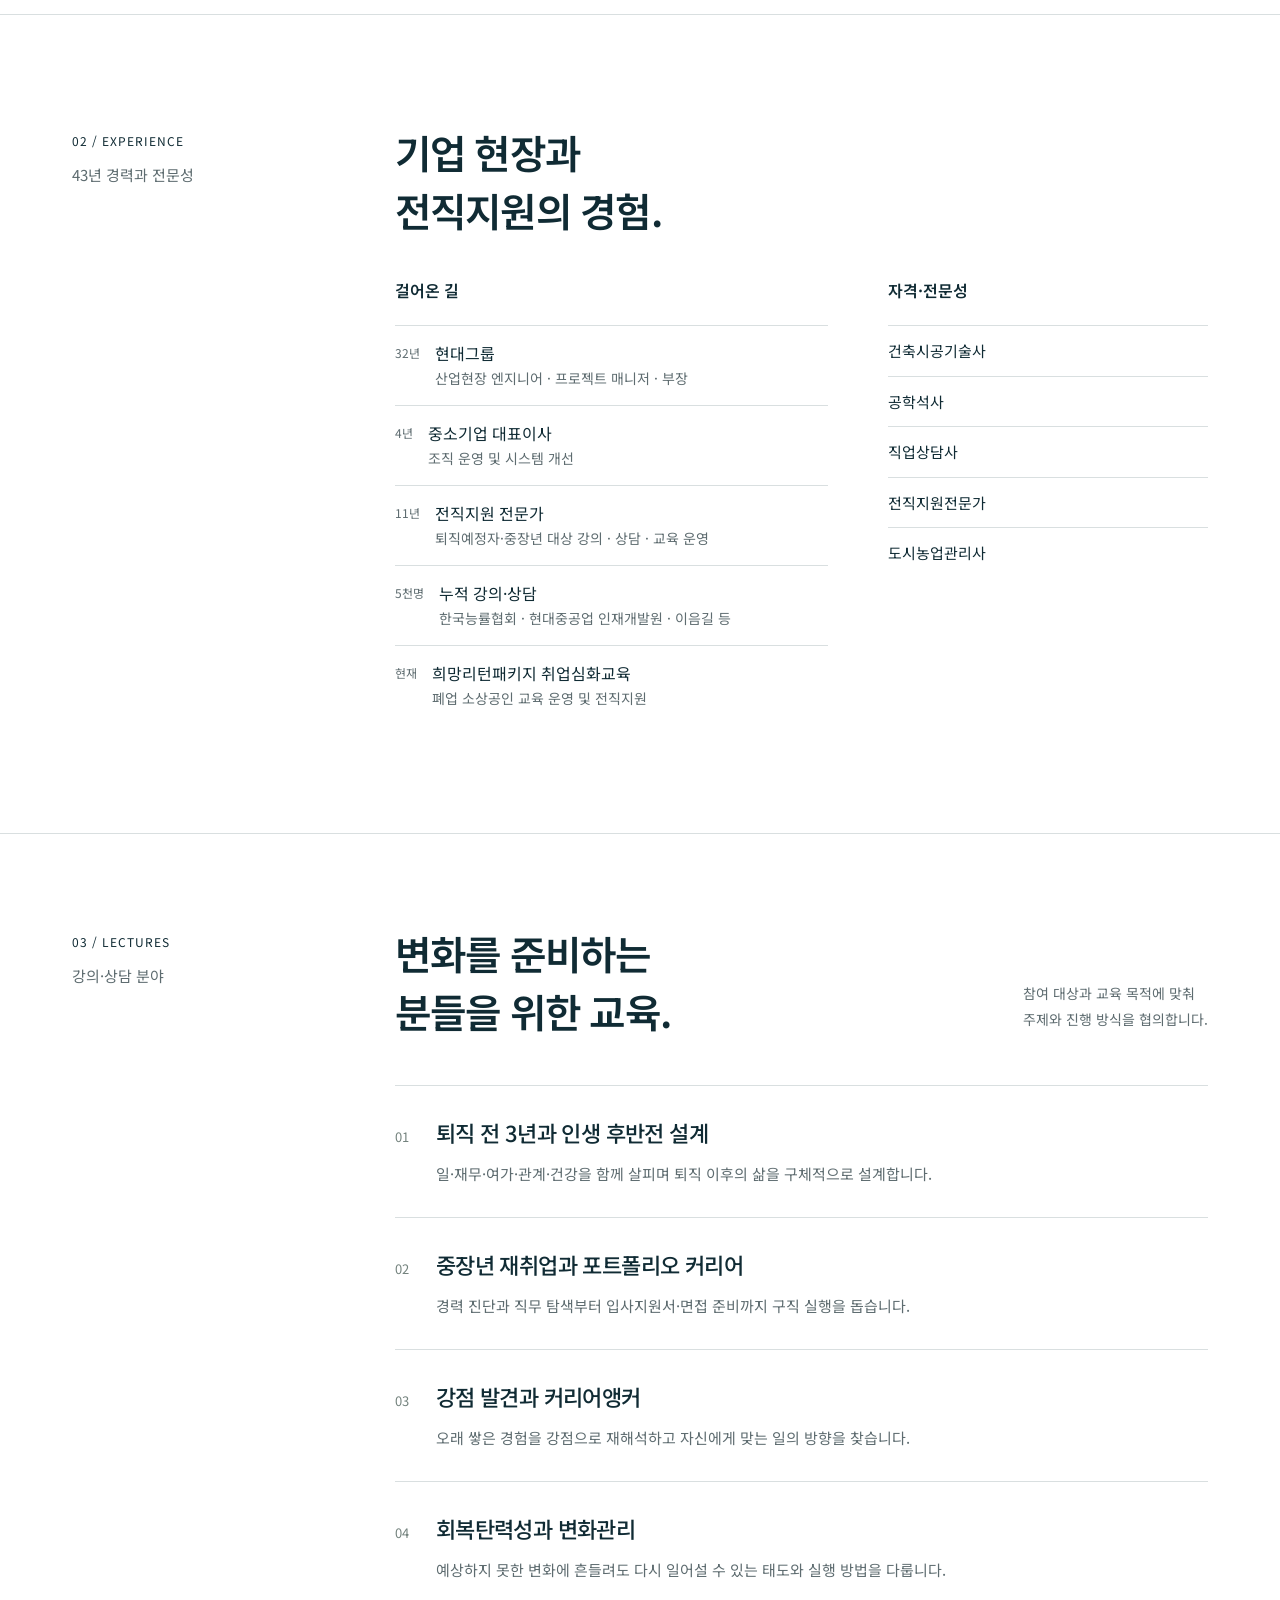
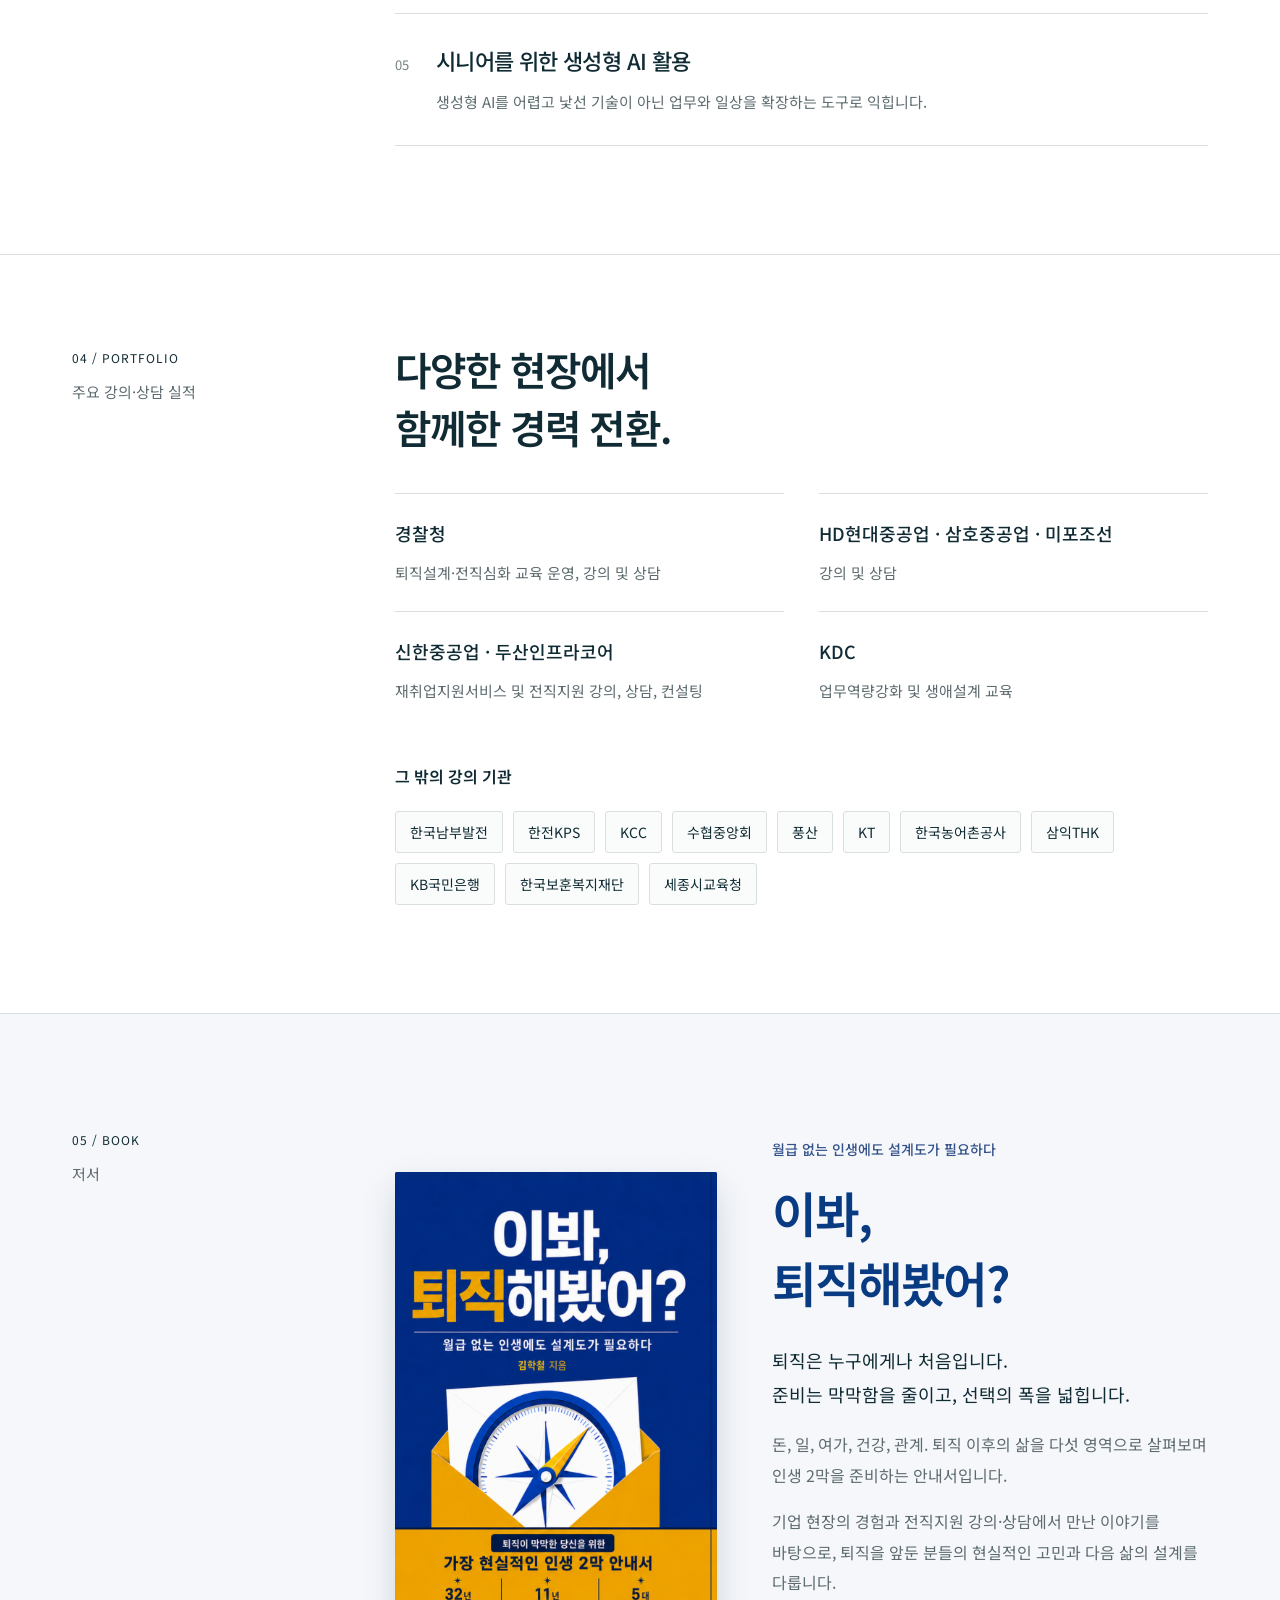
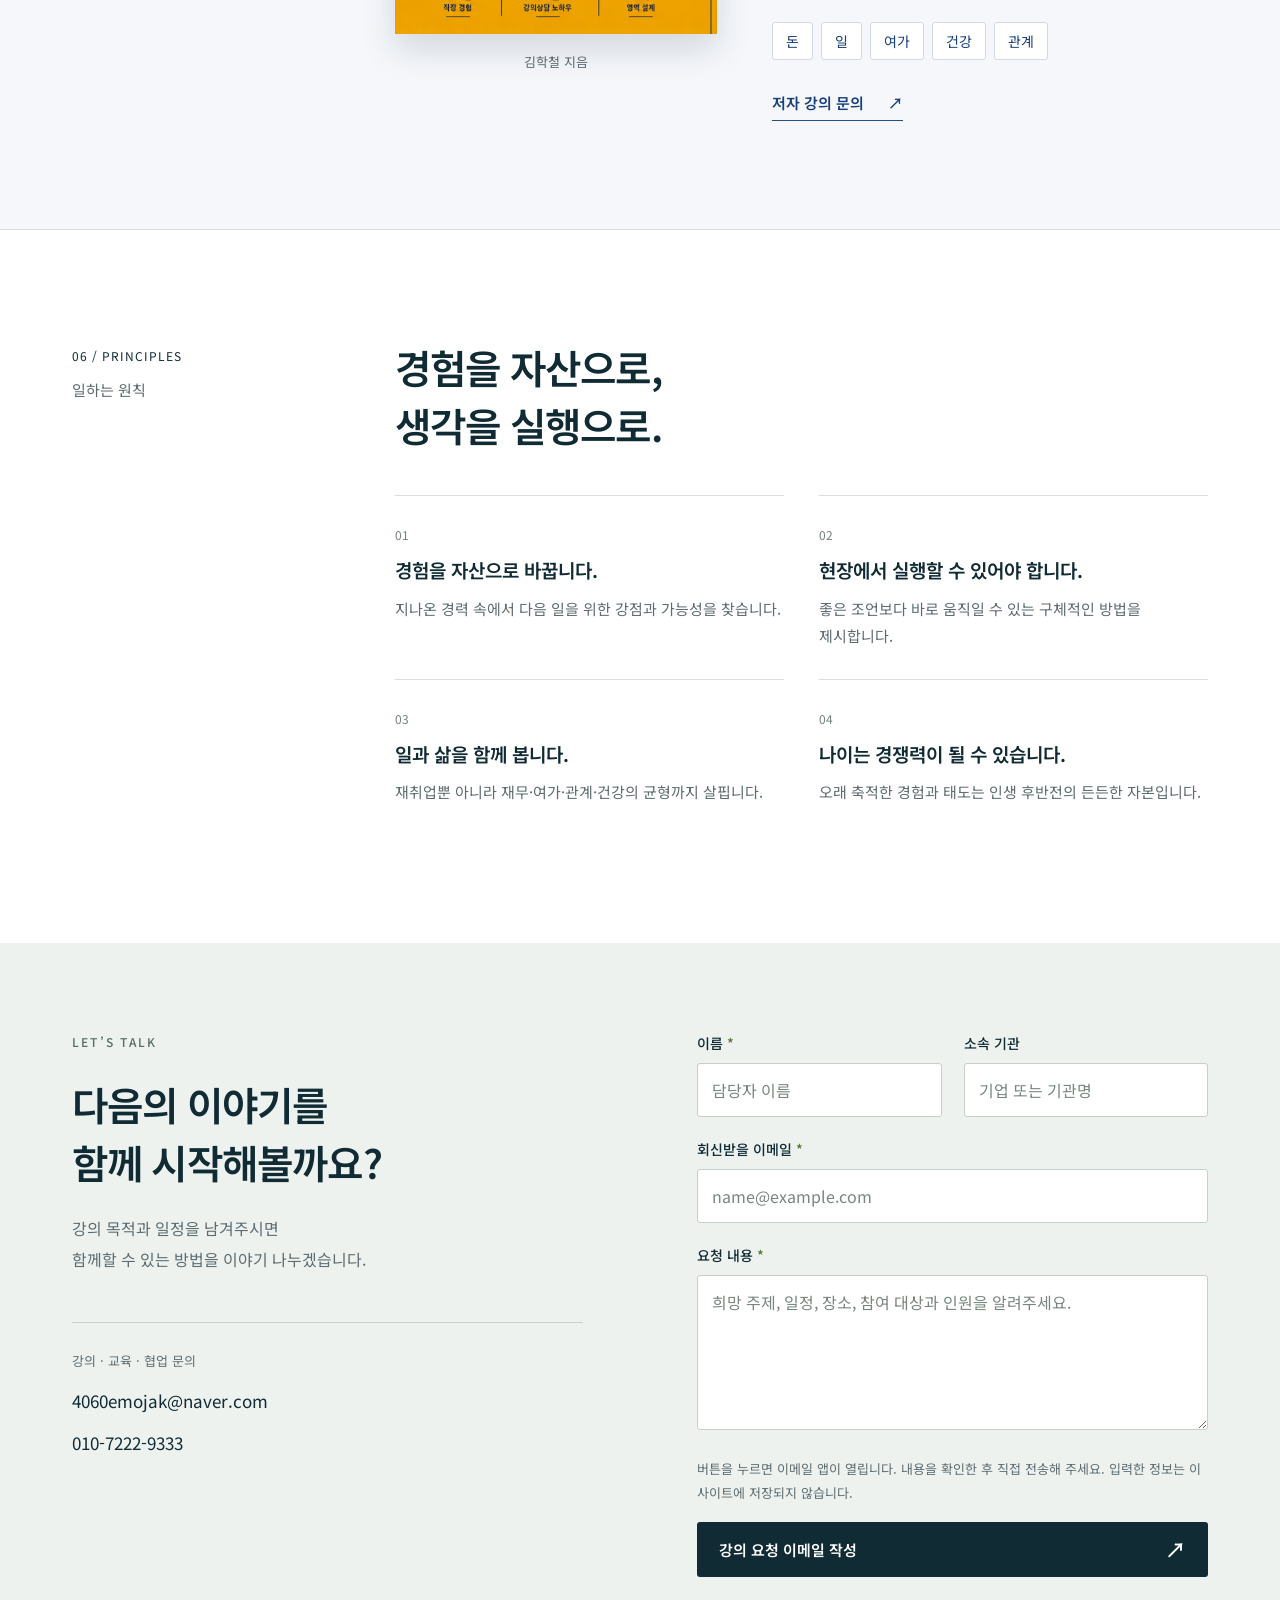
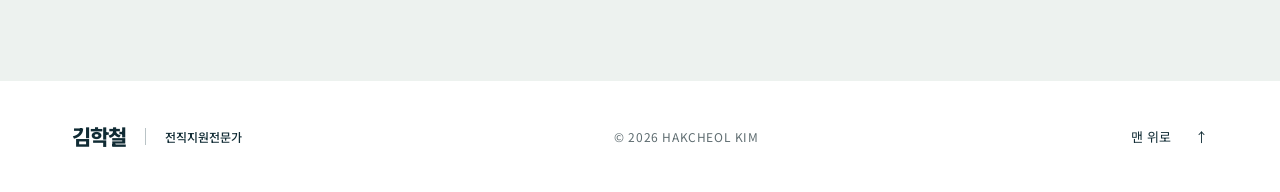
==== commit 1d25b390: "Refine homepage hero introduction" ====
--- a/website/index.html
+++ b/website/index.html
@@ -13,7 +13,7 @@
   <header class="header"><a class="brand" href="#" aria-label="김학철 홈">김학철<span>HAKCHEOL KIM</span></a><nav aria-label="주요 메뉴"><a href="#about">소개</a><a href="#experience">경력</a><a href="#lectures">강의</a><a href="#book">저서</a><a class="nav-contact" href="#contact">강의 요청 <span aria-hidden="true">↗</span></a></nav></header>
   <main id="main">
     <section class="hero" aria-labelledby="hero-title">
-      <div class="hero-inner"><p class="eyebrow"><span class="small-line"></span> CAREER TRANSITION</p><div class="hero-grid"><div><p class="role">전직지원전문가 · 생애설계 강사 김학철</p><h1 id="hero-title">쌓아온 경험을 새로운 가능성으로,<br>인생 후반전을 <em>설계합니다.</em></h1><p class="hero-copy">퇴직 이후의 일과 삶을 고민하는 분들과 함께<br>경험에서 길어 올린 현실적인 다음 선택을 찾습니다.</p><a class="button lime" href="#contact">강의 요청하기 <span aria-hidden="true">↗</span></a></div><figure class="profile-card"><img src="assets/kim-hakcheol.webp" alt="자료를 들고 미소 짓는 전직지원전문가 김학철의 수채화 초상" width="518" height="777" fetchpriority="high"><figcaption><span>CAREER TRANSITION SPECIALIST</span><strong>김학철</strong><p>전직지원 · 생애설계 · 중장년 커리어</p></figcaption></figure></div><div class="hero-bottom"><span>퇴직 후에도 할 일이 있고, 만날 사람이 있고, 아침이 기다려지는 삶.</span><a href="#about">김학철 소개 <span aria-hidden="true">↓</span></a></div></div>
+      <div class="hero-inner"><p class="eyebrow"><span class="small-line"></span> CAREER TRANSITION</p><div class="hero-grid"><div><p class="role">전직지원전문가 · 생애설계 강사 김학철</p><h1 id="hero-title">쌓아온 경험을 새로운 가능성으로,<br>인생 후반전을 <em>설계합니다.</em></h1><p class="hero-copy">인생 2막의 일과 삶을 고민하는 분들과 함께<br>경험에서 길어 올린 현실적인 다음 선택을 찾습니다.</p><a class="button lime" href="#contact">강의 요청하기 <span aria-hidden="true">↗</span></a></div><figure class="profile-card"><img src="assets/kim-hakcheol.webp" alt="자료를 들고 미소 짓는 전직지원전문가 김학철의 수채화 초상" width="518" height="777" fetchpriority="high"><figcaption><span>CAREER TRANSITION SPECIALIST</span><strong>김학철</strong><p>전직지원 · 생애설계 · 중장년 커리어</p></figcaption></figure></div><div class="hero-bottom"><span>퇴직 후에도 할 일이 있고, 만날 사람이 있고, 아침이 기다려지는 삶.</span><a href="#about">김학철 소개 <span aria-hidden="true">↓</span></a></div></div>
     </section>
     <section class="section about" id="about" aria-labelledby="about-title">
       <div class="section-label"><span>01 / ABOUT</span><span>소개</span></div>
